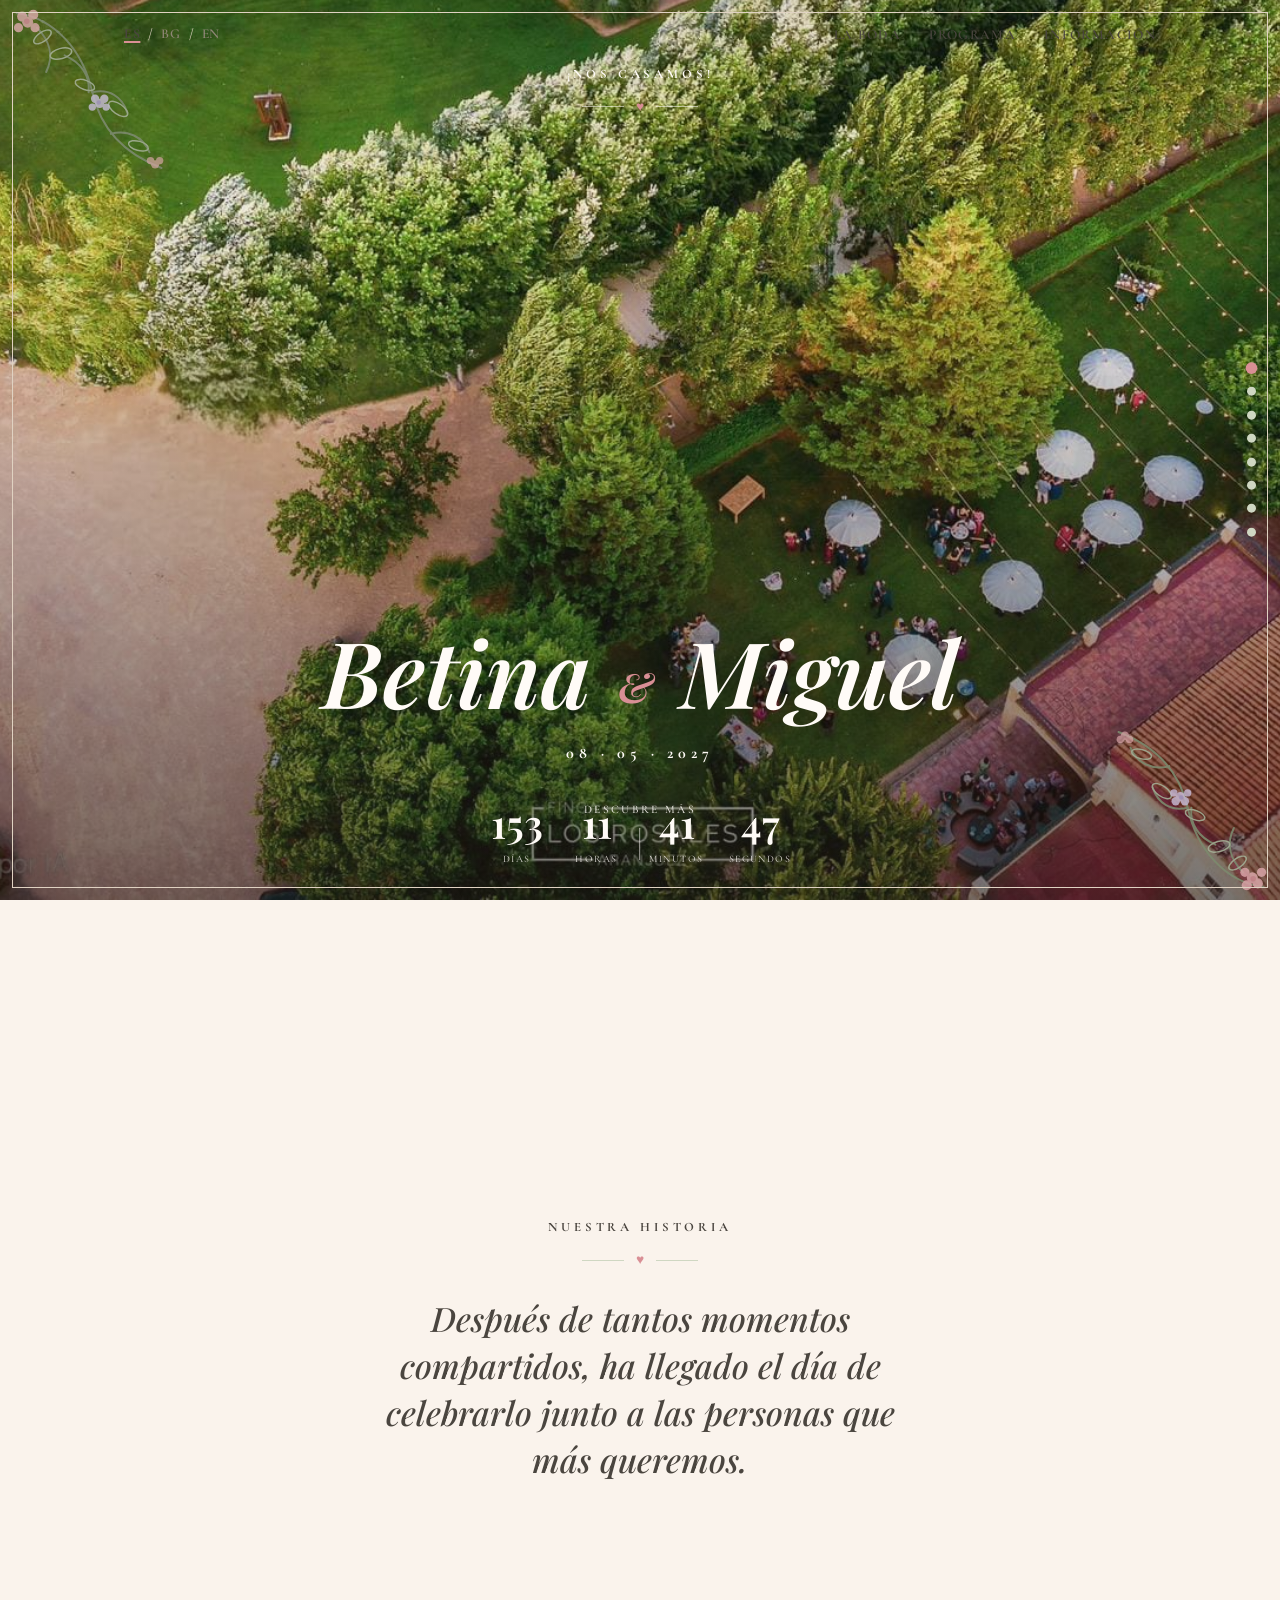
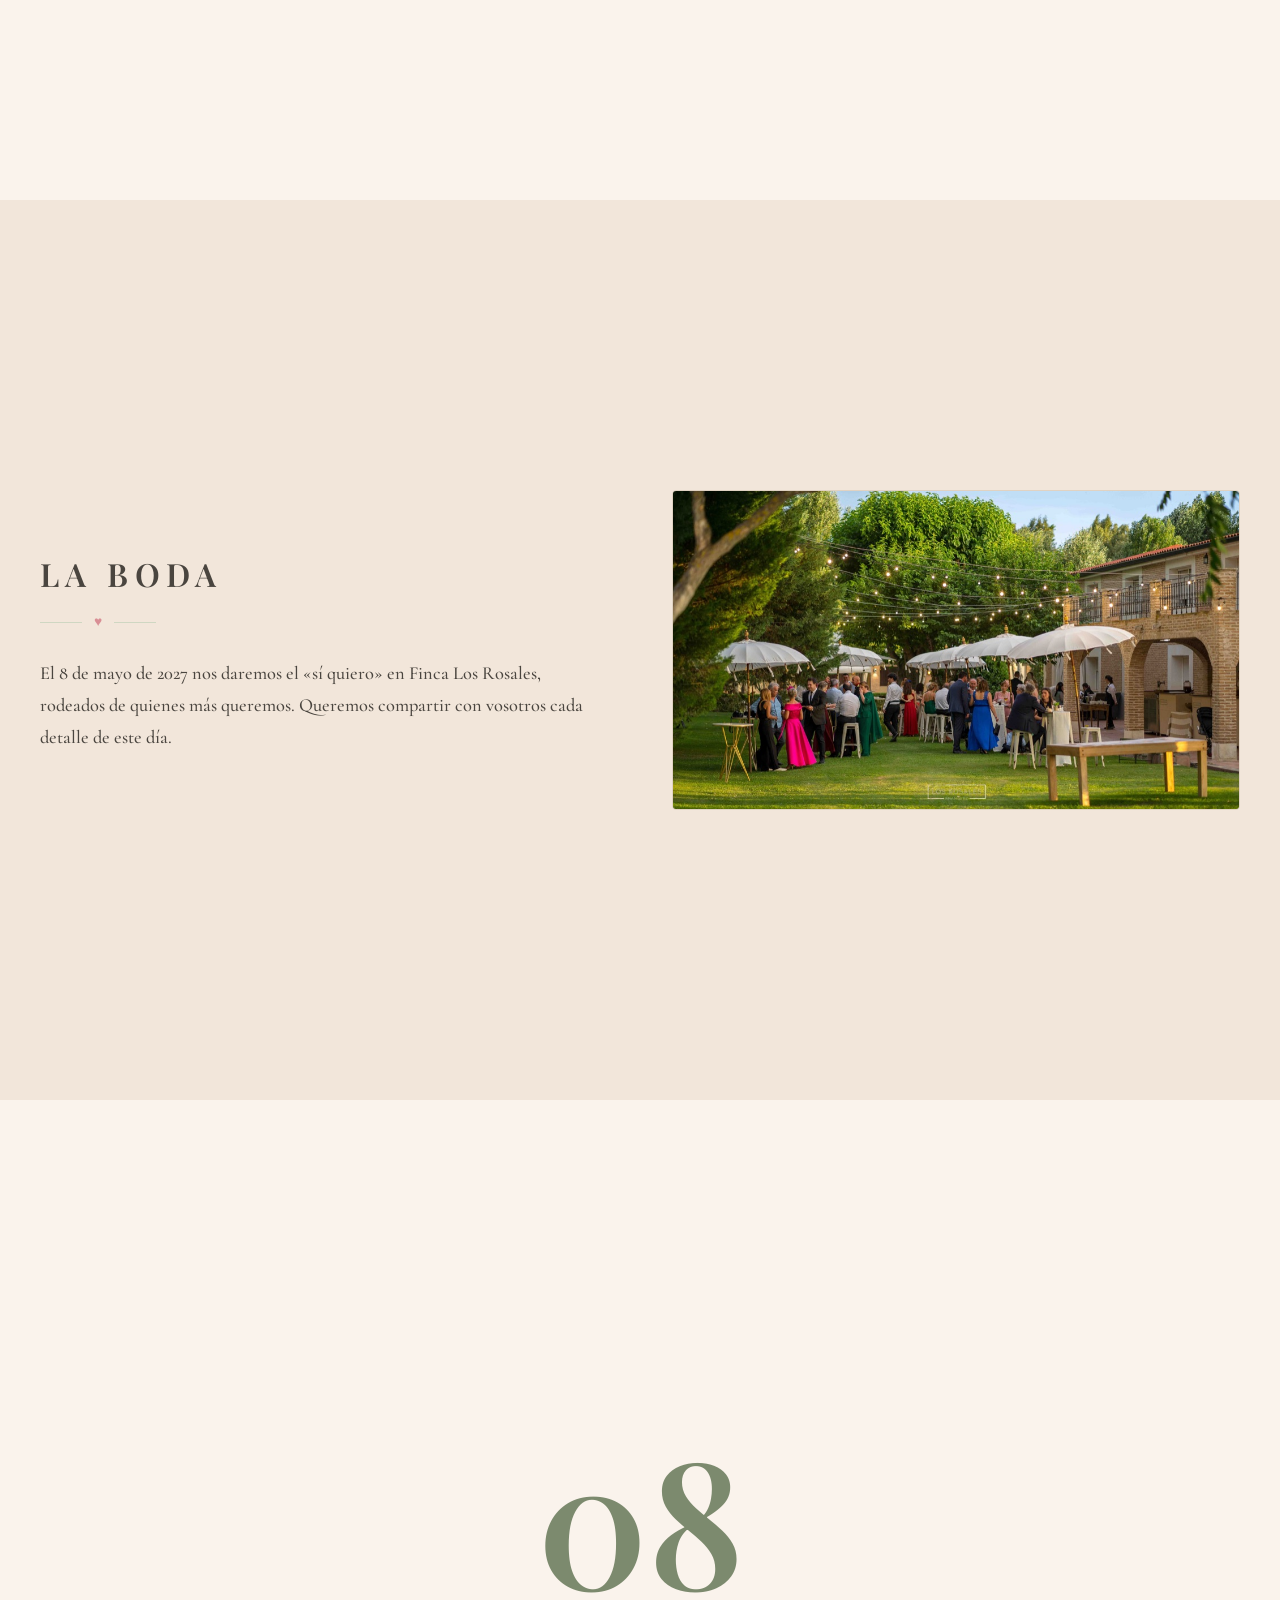
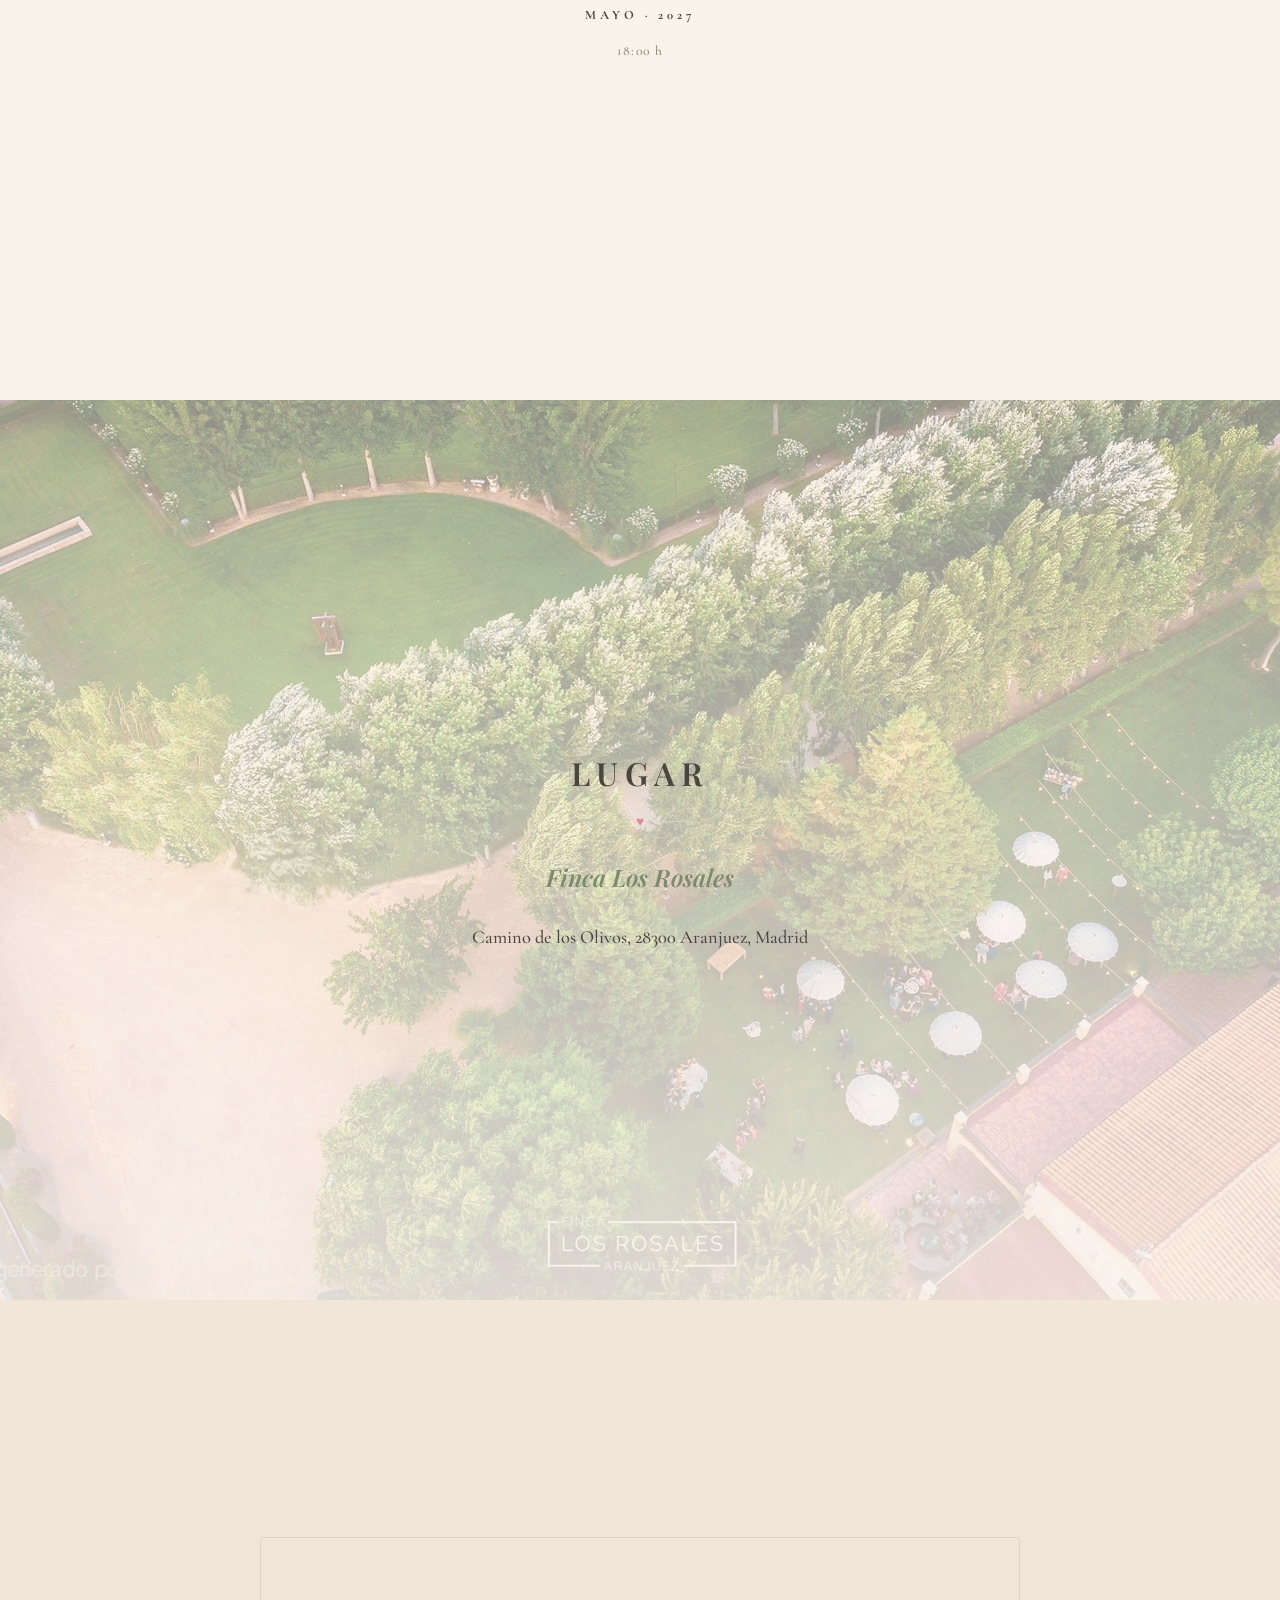
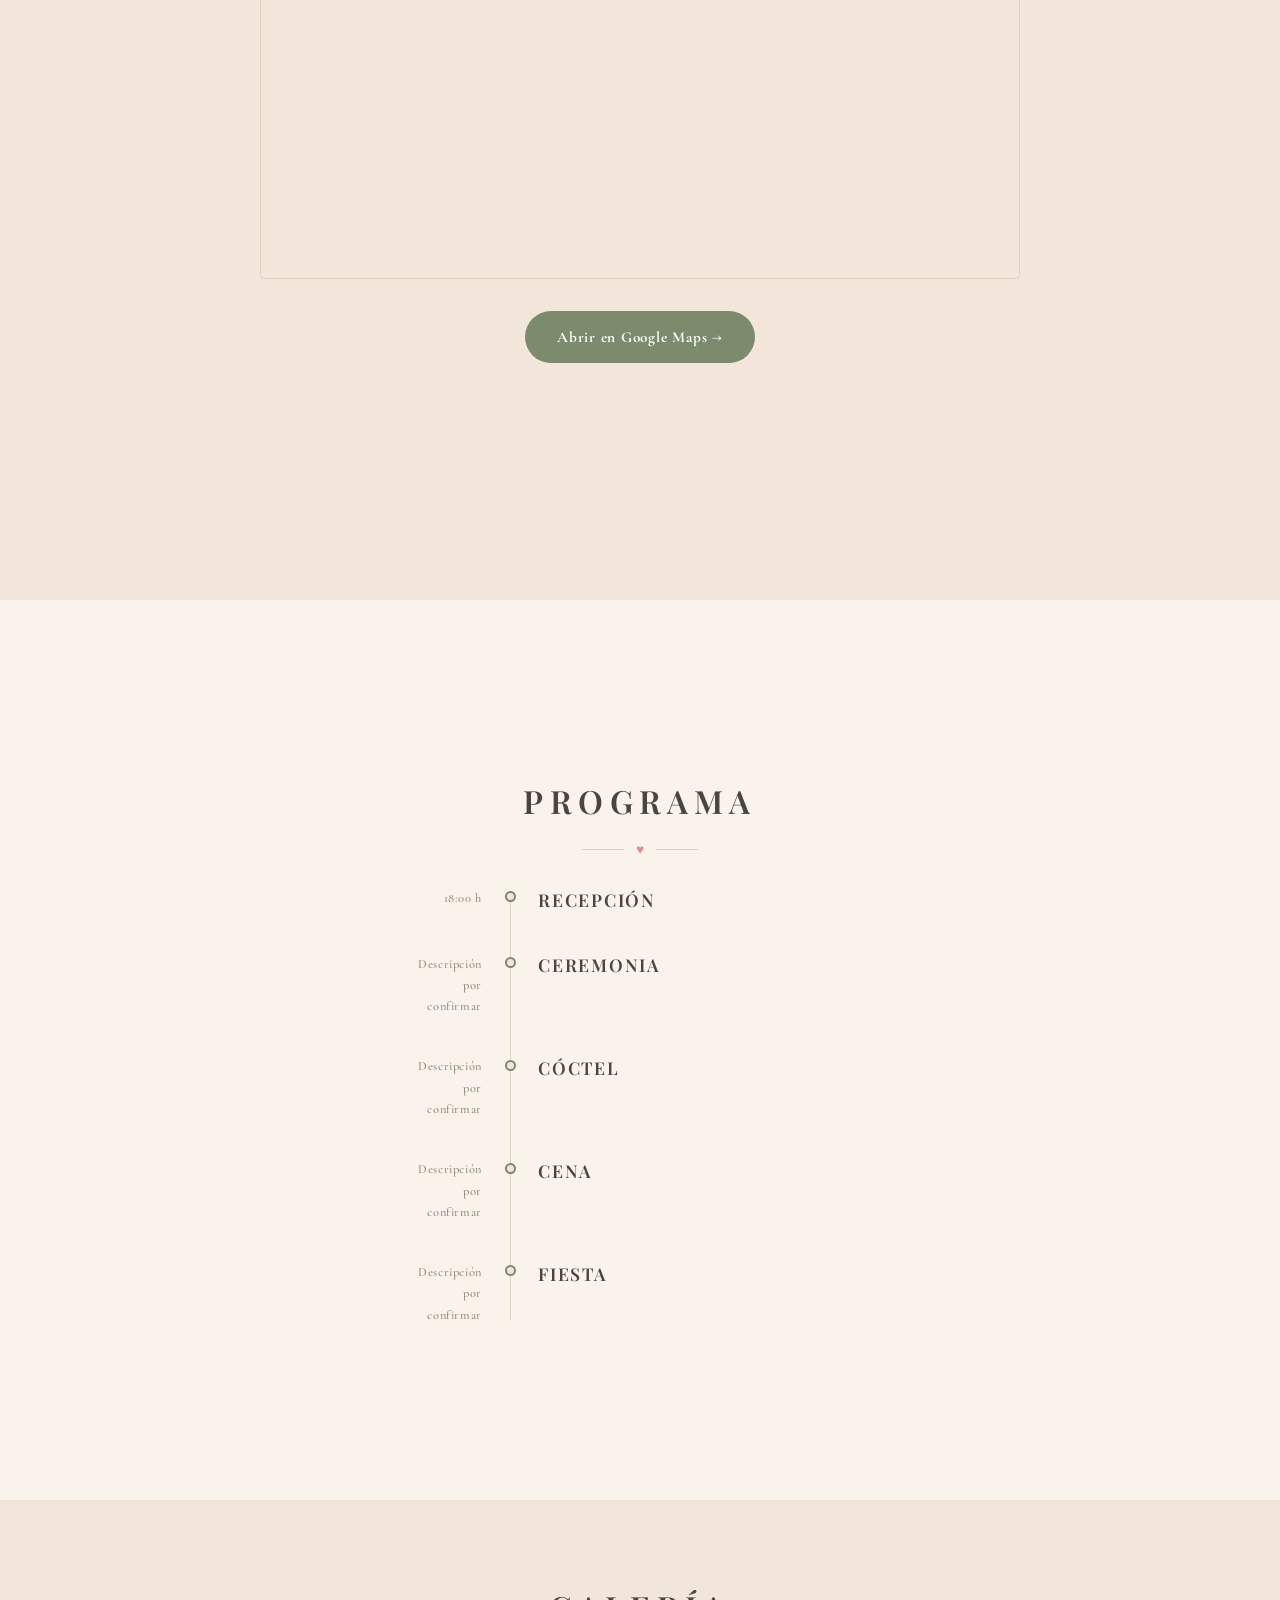
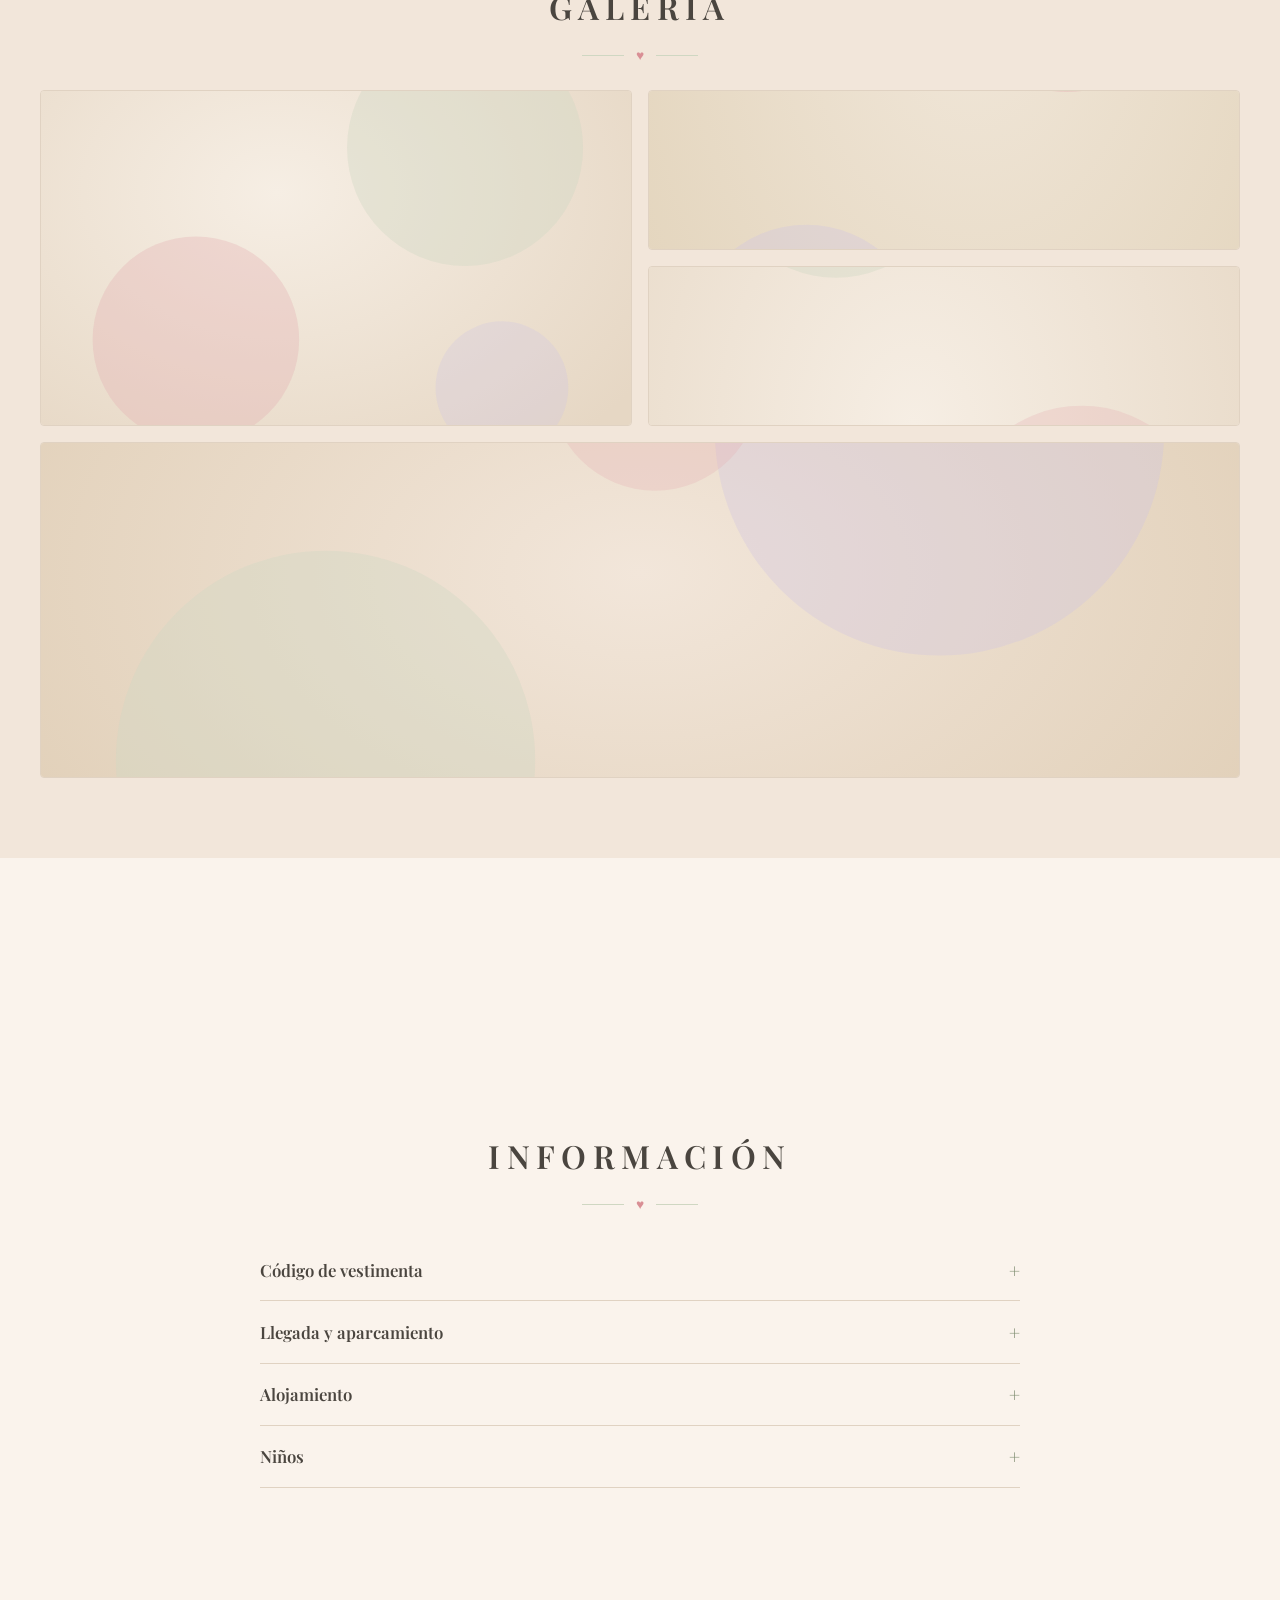
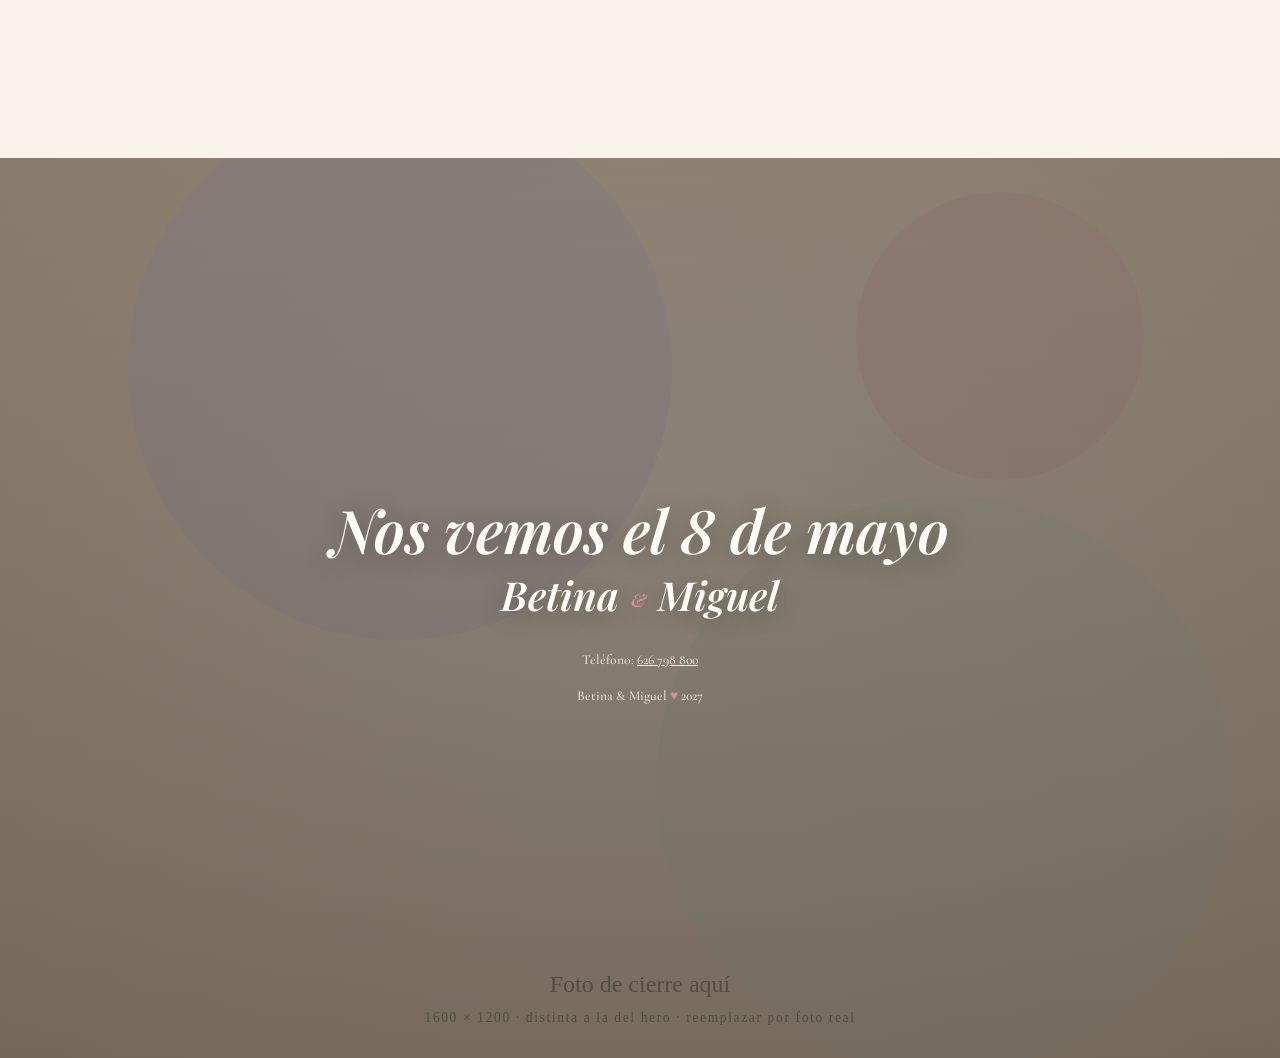
==== index.html @ 45ff1b23 "feat: redesign home as an editorial section flow Restructures index.html from four scroll-snap secti" ====
<!doctype html>
<html lang="es" data-lang="es">
<head>
  <meta charset="UTF-8">
  <meta name="viewport" content="width=device-width, initial-scale=1.0">
  <title>Betina &amp; Miguel · 8 de mayo de 2027</title>
  <meta name="description" content="Betina & Miguel se casan el 8 de mayo de 2027 en Finca Los Rosales, Aranjuez.">

  <meta property="og:title" content="Betina & Miguel — Nuestra Boda">
  <meta property="og:description" content="8 de mayo de 2027 · Finca Los Rosales, Aranjuez, Madrid">
  <meta property="og:image" content="https://bodabetinamiguel.dpdns.org/assets/img/og-image.jpg">
  <meta property="og:type" content="website">
  <meta property="og:url" content="https://bodabetinamiguel.dpdns.org">
  <meta name="twitter:card" content="summary_large_image">

  <link rel="icon" href="data:image/svg+xml,%3Csvg xmlns='http://www.w3.org/2000/svg' viewBox='0 0 32 32'%3E%3Ctext x='50%25' y='50%25' font-size='26' text-anchor='middle' dominant-baseline='central'%3E%F0%9F%8C%B8%3C/text%3E%3C/svg%3E">

  <link rel="preconnect" href="https://fonts.googleapis.com">
  <link rel="preconnect" href="https://fonts.gstatic.com" crossorigin>
  <link href="https://fonts.googleapis.com/css2?family=Playfair+Display:ital,wght@0,500;0,600;0,700;1,500;1,600;1,700&family=Cormorant+Garamond:ital,wght@0,400;0,500;0,600;0,700;1,500&display=swap" rel="stylesheet">
  <link rel="preload" as="image" href="assets/img/venue-hero-photo.jpg">

  <link rel="stylesheet" href="assets/css/styles.css">
</head>
<body>

  <header class="site-header" id="siteHeader">
    <nav class="site-nav">
      <div class="lang-toggle" role="group" aria-label="Language">
        <button type="button" data-lang-btn="es" class="active">ES</button>
        <span class="lang-divider">/</span>
        <button type="button" data-lang-btn="bg">BG</button>
        <span class="lang-divider">/</span>
        <button type="button" data-lang-btn="en">EN</button>
      </div>
      <ul class="nav-links">
        <li><a href="#wedding" data-i18n="nav.event">La Boda</a></li>
        <li><a href="#schedule" data-i18n="nav.schedule">Programa</a></li>
        <li><a href="#information" data-i18n="nav.info">Información</a></li>
      </ul>
    </nav>
  </header>

  <nav class="dot-nav" aria-label="Section navigation">
    <a href="#hero" data-dot="hero" class="active" aria-label="Inicio"></a>
    <a href="#wedding" data-dot="wedding" aria-label="La Boda"></a>
    <a href="#date" data-dot="date" aria-label="Fecha"></a>
    <a href="#venue" data-dot="venue" aria-label="Lugar"></a>
    <a href="#schedule" data-dot="schedule" aria-label="Programa"></a>
    <a href="#gallery" data-dot="gallery" aria-label="Galería"></a>
    <a href="#information" data-dot="information" aria-label="Información"></a>
    <a href="#closing" data-dot="closing" aria-label="Cierre"></a>
  </nav>

  <main class="scroll-container">

    <section class="hero snap-section" id="hero">
      <div class="hero-media">
        <picture>
          <source media="(max-width: 767px)" srcset="assets/img/venue-hero-photo.jpg">
          <img class="hero-bg-img" src="assets/img/venue-hero-photo.jpg" alt="" width="1600" height="900" loading="eager" fetchpriority="high">
        </picture>
        <div class="hero-media-veil"></div>
      </div>
      <img class="floral-corner floral-corner--tl" src="assets/img/floral-corner-placeholder.svg" alt="" loading="lazy">
      <img class="floral-corner floral-corner--br" src="assets/img/floral-corner-placeholder.svg" alt="" loading="lazy">
      <div class="hero-metadata reveal">
        <p class="eyebrow" data-i18n="heroSubtitle">¡Nos casamos!</p>
        <div class="flourish"><span class="flourish-heart">♥</span></div>
      </div>
      <div class="hero-title reveal">
        <h1 class="couple-names">Betina <span class="amp">&amp;</span> Miguel</h1>
        <p class="hero-date">08 · 05 · 2027</p>
        <div class="countdown-tiles" id="countdownTiles">
          <div class="tile">
            <span class="tile-value" id="cdDays">0</span>
            <span class="tile-label" data-i18n="countdownLabels.days">Días</span>
          </div>
          <div class="tile">
            <span class="tile-value" id="cdHours">00</span>
            <span class="tile-label" data-i18n="countdownLabels.hours">Horas</span>
          </div>
          <div class="tile">
            <span class="tile-value" id="cdMinutes">00</span>
            <span class="tile-label" data-i18n="countdownLabels.minutes">Minutos</span>
          </div>
          <div class="tile">
            <span class="tile-value" id="cdSeconds">00</span>
            <span class="tile-label" data-i18n="countdownLabels.seconds">Segundos</span>
          </div>
        </div>
      </div>
      <a href="#intro" class="scroll-cue" data-i18n="scrollCue">Descubre más</a>
    </section>

    <section class="section intro-section snap-section" id="intro">
      <div class="section-inner reveal">
        <p class="eyebrow" data-i18n="intro.eyebrow">Nuestra historia</p>
        <div class="flourish"><span class="flourish-heart">♥</span></div>
        <p class="display-md intro-text" data-i18n="intro.text">Después de tantos momentos compartidos, ha llegado el día de celebrarlo junto a las personas que más queremos.</p>
      </div>
    </section>

    <section class="section wedding-section alt snap-section" id="wedding">
      <div class="section-inner--wide wedding-layout reveal">
        <div class="wedding-copy">
          <h2 data-i18n="eventTitle">La Boda</h2>
          <div class="flourish flourish--left"><span class="flourish-heart">♥</span></div>
          <p class="body" data-i18n="weddingText">El 8 de mayo de 2027 nos daremos el «sí quiero» en Finca Los Rosales, rodeados de quienes más queremos. Queremos compartir con vosotros cada detalle de este día.</p>
        </div>
        <img class="wedding-photo" src="assets/img/venue-aerial-photo.jpg" alt="Vista aérea de Finca Los Rosales" width="1000" height="562" loading="lazy">
      </div>
    </section>

    <section class="section date-section snap-section" id="date">
      <div class="section-inner reveal">
        <p class="display-xl date-big-day" data-i18n="dateBig.day">08</p>
        <p class="eyebrow date-big-month" data-i18n="dateBig.monthYear">Mayo · 2027</p>
        <p class="caption date-big-time" data-i18n="time">18:00 h</p>
      </div>
    </section>

    <section class="section venue-section snap-section" id="venue">
      <div class="section-bg" style="background-image: url('assets/img/venue-hero-photo.jpg')"></div>
      <div class="section-inner reveal">
        <h2 data-i18n="venueLabel">Lugar</h2>
        <div class="flourish"><span class="flourish-heart">♥</span></div>
        <p class="venue-script" data-i18n="venueName">Finca Los Rosales</p>
        <p class="body" data-i18n="venueAddress">Camino de los Olivos, 28300 Aranjuez, Madrid</p>
      </div>
    </section>

    <section class="section location-section alt snap-section" id="location">
      <div class="section-inner reveal">
        <div class="map-embed">
          <iframe title="Mapa" loading="lazy" referrerpolicy="no-referrer-when-downgrade"
                  src="https://www.google.com/maps?q=Finca+Los+Rosales+Camino+de+los+Olivos+28300+Aranjuez+Madrid&output=embed"></iframe>
        </div>
        <a class="map-cta" data-i18n="mapLink"
           href="https://www.google.com/maps/search/?api=1&query=Finca+Los+Rosales+Camino+de+los+Olivos+28300+Aranjuez+Madrid"
           target="_blank" rel="noopener">Abrir en Google Maps →</a>
      </div>
    </section>

    <section class="section schedule-section snap-section" id="schedule">
      <div class="section-inner reveal">
        <h2 data-i18n="scheduleTitle">Programa</h2>
        <div class="flourish"><span class="flourish-heart">♥</span></div>
        <div class="timeline" id="scheduleList"></div>
      </div>
    </section>

    <section class="section gallery-section alt snap-section" id="gallery">
      <div class="section-inner--wide reveal">
        <h2 data-i18n="galleryTitle">Galería</h2>
        <div class="flourish"><span class="flourish-heart">♥</span></div>
        <!-- Placeholders: swap src for real photos and give each a descriptive alt text once available -->
        <div class="gallery-grid">
          <img class="gallery-item gallery-item--large" src="assets/img/gallery-01-placeholder.svg" alt="" width="1600" height="1200" loading="lazy">
          <img class="gallery-item gallery-item--small" src="assets/img/gallery-02-placeholder.svg" alt="" width="1200" height="1600" loading="lazy">
          <img class="gallery-item gallery-item--small" src="assets/img/gallery-03-placeholder.svg" alt="" width="1200" height="1600" loading="lazy">
          <img class="gallery-item gallery-item--large gallery-item--wide" src="assets/img/gallery-04-placeholder.svg" alt="" width="1600" height="1000" loading="lazy">
        </div>
      </div>
    </section>

    <section class="section information-section snap-section" id="information">
      <div class="section-inner reveal">
        <h2 data-i18n="information.title">Información</h2>
        <div class="flourish"><span class="flourish-heart">♥</span></div>
        <div class="accordion" id="informationList"></div>
      </div>
    </section>

    <section class="closing snap-section" id="closing">
      <div class="section-bg" style="background-image: url('assets/img/closing-bg-placeholder.svg')"></div>
      <div class="section-inner reveal">
        <p class="display-lg closing-title" data-i18n="closing.title">Nos vemos el 8 de mayo</p>
        <h2 class="couple-names couple-names--small">Betina <span class="amp">&amp;</span> Miguel</h2>
        <footer class="site-footer">
          <p><span data-i18n="contactPhoneLabel">Teléfono</span>: <a href="tel:+34626798800">626 798 800</a></p>
          <p>Betina &amp; Miguel <span class="tiny-heart">♥</span> 2027</p>
        </footer>
      </div>
    </section>

  </main>

  <script src="assets/js/content.js"></script>
  <script src="assets/js/common.js"></script>
  <script src="assets/js/home.js"></script>
</body>
</html>
---- assets/css/styles.css ----
:root {
  --color-bg: #faf3ec;
  --color-bg-alt: #f2e6da;
  --color-surface: #fffbf7;
  --color-ink: #4a453f;
  --color-text-soft: #8f8676;
  --color-accent: #7c8a6e;
  --color-accent-soft: #cfd7c2;
  --color-blush: #d98f95;
  --color-lavender: #9c8fc0;
  --color-border: #e0d2c2;
  --font-heading: "Playfair Display", Georgia, serif;
  --font-body: "Cormorant Garamond", Georgia, serif;
  --max-width: 760px;
  --content-width: 1200px;
  --header-h: 4.25rem;

  --page-padding: clamp(1.25rem, 4vw, 4rem);
  --space-xs: 0.5rem;
  --space-sm: 1rem;
  --space-md: 2rem;
  --space-lg: 4rem;
  --space-xl: 8rem;

  --ease-editorial: cubic-bezier(.22, 1, .36, 1);
}

* {
  box-sizing: border-box;
}

html {
  scroll-behavior: smooth;
}

body {
  margin: 0;
  background: var(--color-bg);
  color: var(--color-ink);
  font-family: var(--font-body);
  font-size: 1.05rem;
  font-weight: 500;
  line-height: 1.7;
  -webkit-font-smoothing: antialiased;
}

/* Thin inset frame, like a printed invitation card */
body::before {
  content: "";
  position: fixed;
  inset: 12px;
  border: 1px solid var(--color-border);
  pointer-events: none;
  z-index: 5;
}

h1, h2, h3 {
  font-family: var(--font-heading);
  font-weight: 600;
  margin: 0;
}

a {
  color: var(--color-accent);
}

a:focus-visible,
button:focus-visible {
  outline: 2px solid var(--color-accent-soft);
  outline-offset: 3px;
}

/* Semantic typography scale — reuses the existing display/body serif
   pairing instead of hardcoding font-size per selector. */

.eyebrow {
  font-family: var(--font-body);
  text-transform: uppercase;
  letter-spacing: 0.3em;
  font-size: 0.8rem;
  font-weight: 700;
  color: var(--color-ink);
  margin: 0;
}

.display-xl {
  font-family: var(--font-heading);
  font-weight: 600;
  font-size: clamp(5rem, 18vw, 11rem);
  line-height: 0.9;
  color: var(--color-accent);
  margin: 0;
}

.display-lg {
  font-family: var(--font-heading);
  font-style: italic;
  font-weight: 600;
  font-size: clamp(2.25rem, 6vw, 3.75rem);
  line-height: 1.1;
  color: var(--color-ink);
  margin: 0 0 0.75rem;
}

.display-md {
  font-family: var(--font-heading);
  font-style: italic;
  font-weight: 500;
  font-size: clamp(1.5rem, 3.2vw, 2.1rem);
  line-height: 1.4;
  color: var(--color-ink);
  margin: 0;
}

.body {
  font-family: var(--font-body);
  font-size: 1.15rem;
  line-height: 1.75;
  color: var(--color-ink);
  margin: 0;
}

.caption {
  font-family: var(--font-body);
  font-size: 0.85rem;
  letter-spacing: 0.1em;
  color: var(--color-text-soft);
  margin: 0;
}

/* Flourish divider: line — heart — line */

.flourish {
  display: flex;
  align-items: center;
  justify-content: center;
  gap: 0.75rem;
  margin: 0.9rem 0 1.75rem;
}

.flourish--left {
  justify-content: flex-start;
}

.flourish::before,
.flourish::after {
  content: "";
  width: 42px;
  height: 1px;
  background: var(--color-accent-soft);
}

.flourish-heart {
  color: var(--color-blush);
  font-size: 0.85rem;
  line-height: 1;
}

/* Scroll sections */

.scroll-container {
  scroll-snap-type: y proximity;
}

.snap-section {
  scroll-snap-align: start;
  scroll-margin-top: var(--header-h);
}

.reveal {
  opacity: 0;
  transform: translateY(28px);
  transition: opacity 0.7s ease, transform 0.7s ease;
}

.reveal.is-visible {
  opacity: 1;
  transform: translateY(0);
}

/* Staggered child reveal: direct children of a revealed block cascade in
   one after another instead of appearing all at once. */
.reveal > * {
  opacity: 0;
  transform: translateY(16px);
  transition: opacity 0.6s ease, transform 0.6s ease;
}

.reveal.is-visible > * {
  opacity: 1;
  transform: translateY(0);
}

.reveal.is-visible > *:nth-child(1) { transition-delay: 0.05s; }
.reveal.is-visible > *:nth-child(2) { transition-delay: 0.15s; }
.reveal.is-visible > *:nth-child(3) { transition-delay: 0.25s; }
.reveal.is-visible > *:nth-child(4) { transition-delay: 0.35s; }
.reveal.is-visible > *:nth-child(5) { transition-delay: 0.45s; }
.reveal.is-visible > *:nth-child(6) { transition-delay: 0.55s; }
.reveal.is-visible > *:nth-child(7) { transition-delay: 0.65s; }
.reveal.is-visible > *:nth-child(8) { transition-delay: 0.75s; }

/* Gallery items cascade in slightly after their container fades up. */
.gallery-item {
  opacity: 0;
  transform: translateY(16px);
  transition: opacity 0.5s ease, transform 0.5s ease;
}

.reveal.is-visible .gallery-item {
  opacity: 1;
  transform: translateY(0);
}

.reveal.is-visible .gallery-item:nth-child(1) { transition-delay: 0.25s; }
.reveal.is-visible .gallery-item:nth-child(2) { transition-delay: 0.35s; }
.reveal.is-visible .gallery-item:nth-child(3) { transition-delay: 0.45s; }
.reveal.is-visible .gallery-item:nth-child(4) { transition-delay: 0.55s; }

/* Timeline entries slide in from the left, one after another, and the
   connecting line grows to meet them. */
.timeline-item {
  opacity: 0;
  transform: translateX(-24px);
  transition: opacity 0.5s ease, transform 0.5s ease;
}

.reveal.is-visible .timeline-item {
  opacity: 1;
  transform: translateX(0);
}

.reveal.is-visible .timeline::before {
  transform: scaleY(1);
}

.reveal.is-visible .timeline-item:nth-child(1) { transition-delay: 0.45s; }
.reveal.is-visible .timeline-item:nth-child(2) { transition-delay: 0.6s; }
.reveal.is-visible .timeline-item:nth-child(3) { transition-delay: 0.75s; }
.reveal.is-visible .timeline-item:nth-child(4) { transition-delay: 0.9s; }
.reveal.is-visible .timeline-item:nth-child(5) { transition-delay: 1.05s; }

/* Header / nav */

.site-header {
  position: fixed;
  top: 0;
  left: 0;
  right: 0;
  z-index: 20;
  background: transparent;
  transition: background 0.3s ease, border-color 0.3s ease;
  border-bottom: 1px solid transparent;
}

.site-header.scrolled {
  background: rgba(250, 243, 236, 0.92);
  backdrop-filter: blur(8px);
  border-bottom-color: var(--color-border);
}

.site-nav {
  max-width: 1080px;
  margin: 0 auto;
  padding: 1rem 1.5rem;
  display: flex;
  align-items: center;
  justify-content: space-between;
  gap: 1rem;
  flex-wrap: wrap;
  min-height: var(--header-h);
}

.lang-toggle {
  display: flex;
  align-items: center;
  gap: 0.5rem;
  font-size: 0.85rem;
}

.lang-toggle button {
  border: none;
  background: none;
  color: var(--color-text-soft);
  padding: 0;
  font-size: 0.85rem;
  letter-spacing: 0.05em;
  cursor: pointer;
  font-family: var(--font-body);
  font-weight: 600;
}

.lang-toggle button.active {
  color: var(--color-ink);
  font-weight: 700;
  text-decoration: underline;
  text-decoration-color: var(--color-blush);
  text-decoration-thickness: 2px;
  text-underline-offset: 3px;
}

.lang-divider {
  color: var(--color-border);
}

.nav-links {
  display: flex;
  gap: 1.75rem;
  list-style: none;
  margin: 0;
  padding: 0;
  flex-wrap: wrap;
}

.nav-links a {
  text-decoration: none;
  color: var(--color-ink);
  font-size: 0.85rem;
  letter-spacing: 0.1em;
  text-transform: uppercase;
  font-weight: 600;
}

.nav-links a:hover {
  color: var(--color-accent);
}

.back-home {
  display: inline-flex;
  align-items: center;
  gap: 0.4rem;
  text-decoration: none;
  color: var(--color-text-soft);
  font-size: 0.85rem;
  letter-spacing: 0.03em;
}

.back-home:hover {
  color: var(--color-accent);
}

/* Dot navigation */

.dot-nav {
  position: fixed;
  right: 1.5rem;
  top: 50%;
  transform: translateY(-50%);
  z-index: 20;
  display: flex;
  flex-direction: column;
  gap: 0.9rem;
}

.dot-nav a {
  width: 9px;
  height: 9px;
  border-radius: 50%;
  background: var(--color-accent-soft);
  border: none;
  display: block;
  transition: background 0.25s ease, transform 0.25s ease;
}

.dot-nav a.active {
  background: var(--color-blush);
  transform: scale(1.3);
}

@media (max-width: 700px) {
  .dot-nav {
    display: none;
  }
}

/* Hero — full-bleed photo, metadata/title composed on top */

.hero {
  position: relative;
  min-height: 100vh;
  overflow: hidden;
  display: flex;
  flex-direction: column;
  justify-content: space-between;
  align-items: center;
  text-align: center;
  padding: var(--space-lg) var(--page-padding) var(--space-md);
}

.hero-media {
  position: absolute;
  top: -160px;
  left: 0;
  right: 0;
  bottom: 0;
  z-index: -1;
}

.hero-bg-img {
  width: 100%;
  height: 100%;
  object-fit: cover;
  object-position: center;
  display: block;
}

.hero-media-veil {
  position: absolute;
  inset: 0;
  background: linear-gradient(180deg, rgba(32, 26, 20, 0.18) 0%, rgba(32, 26, 20, 0.05) 35%, rgba(32, 26, 20, 0.6) 100%);
}

.floral-corner {
  position: absolute;
  width: clamp(140px, 22vw, 240px);
  height: auto;
  z-index: 1;
  opacity: 0.9;
  pointer-events: none;
}

.floral-corner--tl {
  top: 0;
  left: 0;
}

.floral-corner--br {
  bottom: 0;
  right: 0;
  transform: rotate(180deg);
}

.hero-metadata,
.hero-title {
  position: relative;
  z-index: 2;
}

.hero .eyebrow {
  color: var(--color-surface);
  text-shadow: 0 2px 12px rgba(0, 0, 0, 0.25);
}

.hero .flourish::before,
.hero .flourish::after {
  background: rgba(255, 251, 247, 0.55);
}

.hero .hero-date,
.hero .tile-value {
  color: var(--color-surface);
}

.hero .tile-label {
  color: rgba(255, 251, 247, 0.75);
}

.hero .scroll-cue {
  color: rgba(255, 251, 247, 0.85);
}

.hero .scroll-cue::after {
  background: rgba(255, 251, 247, 0.6);
}

.couple-names {
  font-family: var(--font-heading);
  font-style: italic;
  font-weight: 600;
  font-size: clamp(3rem, 9vw, 5.75rem);
  line-height: 1.05;
  color: var(--color-accent);
  margin: 0 0 1.25rem;
}

.couple-names .amp {
  display: inline-block;
  color: var(--color-blush);
  font-size: 0.45em;
  vertical-align: middle;
  margin: 0 0.1em;
}

.couple-names--small {
  font-size: clamp(1.75rem, 4vw, 2.5rem);
  margin: 0.5rem 0 0;
}

.hero .couple-names,
.closing .couple-names {
  color: var(--color-surface);
  text-shadow: 0 4px 24px rgba(0, 0, 0, 0.25);
}

.hero-date {
  font-size: 1rem;
  letter-spacing: 0.3em;
  font-weight: 700;
  color: var(--color-lavender);
  margin: 0;
}

.countdown-tiles {
  display: flex;
  gap: 1.5rem;
  justify-content: center;
  margin-top: 2.25rem;
}

.tile {
  display: flex;
  flex-direction: column;
  align-items: center;
  min-width: 56px;
}

.tile-value {
  font-family: var(--font-heading);
  font-size: clamp(1.75rem, 4vw, 2.5rem);
  font-weight: 600;
  color: var(--color-lavender);
  line-height: 1;
}

.tile-label {
  font-size: 0.62rem;
  text-transform: uppercase;
  letter-spacing: 0.15em;
  color: var(--color-text-soft);
  margin-top: 0.5rem;
}

.scroll-cue {
  position: absolute;
  bottom: 2.5rem;
  left: 50%;
  transform: translateX(-50%);
  font-size: 0.72rem;
  letter-spacing: 0.2em;
  text-transform: uppercase;
  color: var(--color-text-soft);
  text-decoration: none;
  display: flex;
  flex-direction: column;
  align-items: center;
  gap: 0.5rem;
}

.scroll-cue::after {
  content: "";
  width: 1px;
  height: 32px;
  background: var(--color-accent-soft);
  animation: scroll-cue-move 1.8s ease-in-out infinite;
}

@keyframes scroll-cue-move {
  0%, 100% { transform: scaleY(0.6); opacity: 0.4; }
  50% { transform: scaleY(1); opacity: 1; }
}

/* Sections */

.section {
  position: relative;
  overflow: hidden;
  min-height: 100vh;
  display: flex;
  align-items: center;
  justify-content: center;
  padding: 5rem 1.5rem;
}

.section.alt {
  background: var(--color-bg-alt);
}

.section-bg {
  position: absolute;
  inset: 0;
  z-index: 0;
  background-size: cover;
  background-position: center;
}

.section-bg::after {
  content: "";
  position: absolute;
  inset: 0;
  background: linear-gradient(180deg, rgba(250, 243, 236, 0.55) 0%, rgba(250, 243, 236, 0.88) 100%);
}

.section.alt .section-bg::after {
  background: linear-gradient(180deg, rgba(242, 230, 218, 0.55) 0%, rgba(242, 230, 218, 0.88) 100%);
}

.section-inner {
  position: relative;
  z-index: 1;
  max-width: var(--max-width);
  width: 100%;
  text-align: center;
}

.section-inner--wide {
  position: relative;
  z-index: 1;
  max-width: var(--content-width);
  width: 100%;
  text-align: center;
}

.section h2 {
  font-size: clamp(1.6rem, 3.2vw, 2rem);
  text-transform: uppercase;
  letter-spacing: 0.2em;
  font-weight: 600;
  margin-bottom: 0;
}

/* Intro — typographic pause, no photo */

.intro-text {
  max-width: 32rem;
  margin: 0 auto;
}

/* Wedding — asymmetric text/photo layout */

.wedding-layout {
  display: grid;
  grid-template-columns: 1fr 1fr;
  gap: var(--space-lg);
  align-items: center;
  text-align: left;
}

.wedding-copy .flourish {
  margin-left: 0;
}

.wedding-photo {
  width: 100%;
  height: 100%;
  max-height: 480px;
  object-fit: cover;
  border-radius: 4px;
  border: 1px solid var(--color-border);
}

/* Date — big graphic numeral */

.date-big-day {
  margin-bottom: var(--space-xs);
}

.date-big-month {
  margin-bottom: 0.75rem;
}

/* Venue */

.venue-script {
  font-family: var(--font-heading);
  font-style: italic;
  font-size: 1.5rem;
  color: var(--color-accent);
  font-weight: 600;
}

/* Location — map + CTA */

.map-embed {
  border-radius: 4px;
  overflow: hidden;
  border: 1px solid var(--color-border);
  margin-bottom: var(--space-md);
}

.map-embed iframe {
  width: 100%;
  height: 340px;
  border: 0;
  display: block;
}

.map-cta {
  display: inline-block;
  padding: 0.85rem 2rem;
  border-radius: 999px;
  background: var(--color-accent);
  color: #fff;
  font-size: 0.95rem;
  font-weight: 700;
  letter-spacing: 0.05em;
  text-decoration: none;
  min-height: 44px;
  line-height: 1.6;
}

.map-cta:hover {
  background: #66735a;
}

/* Timeline (schedule) */

.timeline {
  position: relative;
  margin: 0 auto;
  max-width: 460px;
  text-align: left;
}

.timeline::before {
  content: "";
  position: absolute;
  left: 100px;
  top: 6px;
  bottom: 6px;
  width: 1px;
  background: var(--color-border);
  transform: scaleY(0);
  transform-origin: top;
  transition: transform 1s var(--ease-editorial);
}

.timeline-item {
  display: grid;
  grid-template-columns: 72px 24px 1fr;
  column-gap: 1rem;
  padding-bottom: 2.25rem;
}

.timeline-item:last-child {
  padding-bottom: 0;
}

.timeline-time {
  padding-top: 0.2rem;
  text-align: right;
  font-size: 0.78rem;
  color: var(--color-text-soft);
  letter-spacing: 0.05em;
}

.timeline-marker {
  justify-self: center;
  margin-top: 0.4rem;
  width: 11px;
  height: 11px;
  border-radius: 50%;
  background: var(--color-bg-alt);
  border: 2px solid var(--color-accent);
}

.timeline-body {
  display: flex;
  flex-direction: column;
  gap: 0.25rem;
}

.timeline-title {
  font-family: var(--font-heading);
  text-transform: uppercase;
  letter-spacing: 0.1em;
  font-weight: 600;
  font-size: 1.1rem;
}

/* Gallery — editorial, non-uniform grid */

.gallery-grid {
  display: grid;
  grid-template-columns: repeat(4, 1fr);
  grid-auto-rows: 160px;
  gap: var(--space-sm);
}

.gallery-item {
  width: 100%;
  height: 100%;
  object-fit: cover;
  border-radius: 4px;
  border: 1px solid var(--color-border);
}

.gallery-item--large {
  grid-column: span 2;
  grid-row: span 2;
}

.gallery-item--small {
  grid-column: span 2;
  grid-row: span 1;
}

.gallery-item--wide {
  grid-column: span 4;
}

/* Information — accessible accordion */

.accordion {
  max-width: var(--max-width);
  margin: 0 auto;
  text-align: left;
}

.accordion-item {
  border-bottom: 1px solid var(--color-border);
}

.accordion-trigger {
  width: 100%;
  display: flex;
  justify-content: space-between;
  align-items: center;
  gap: 1rem;
  background: none;
  border: none;
  padding: 1.1rem 0;
  font-family: var(--font-heading);
  font-size: 1.05rem;
  font-weight: 600;
  color: var(--color-ink);
  cursor: pointer;
  text-align: left;
}

.accordion-trigger::after {
  content: "+";
  flex-shrink: 0;
  font-size: 1.2rem;
  color: var(--color-accent);
  transition: transform 0.25s var(--ease-editorial);
}

.accordion-trigger[aria-expanded="true"]::after {
  transform: rotate(45deg);
}

.accordion-panel {
  overflow: hidden;
  padding-bottom: 1.1rem;
  color: var(--color-text-soft);
  animation: accordion-open 0.25s var(--ease-editorial);
}

@keyframes accordion-open {
  from { opacity: 0; transform: translateY(-4px); }
  to { opacity: 1; transform: translateY(0); }
}

/* Closing — full-screen photo, no RSVP link (invite-only model) */

.closing {
  position: relative;
  min-height: 100vh;
  overflow: hidden;
  display: flex;
  align-items: center;
  justify-content: center;
  text-align: center;
  padding: var(--space-lg) var(--page-padding);
}

.closing .section-bg::after {
  background: linear-gradient(180deg, rgba(32, 26, 20, 0.45) 0%, rgba(32, 26, 20, 0.55) 100%);
}

.closing .display-lg {
  color: var(--color-surface);
  text-shadow: 0 4px 24px rgba(0, 0, 0, 0.25);
}

.closing .site-footer,
.closing .site-footer a {
  color: rgba(255, 251, 247, 0.85);
}

/* RSVP page */

.rsvp-page {
  padding-top: var(--header-h);
}

.rsvp-section {
  min-height: calc(100vh - var(--header-h));
}

.rsvp-deadline {
  color: var(--color-text-soft);
  margin-bottom: 2rem;
}

.rsvp-state {
  max-width: 460px;
  margin: 0 auto;
  color: var(--color-text-soft);
}

.rsvp-state h3 {
  margin-bottom: 0.75rem;
  color: var(--color-ink);
}

.rsvp-contact-fallback {
  margin-top: 2.5rem;
  font-size: 0.85rem;
  color: var(--color-text-soft);
  text-align: center;
}

#rsvpForm {
  max-width: 460px;
  margin: 0 auto;
  text-align: left;
  display: flex;
  flex-direction: column;
  gap: 1.5rem;
}

.rsvp-greeting {
  font-family: var(--font-heading);
  font-style: italic;
  font-weight: 600;
  font-size: 1.75rem;
  color: var(--color-accent);
  text-align: center;
  margin: 0;
}

.guest-list {
  display: flex;
  flex-direction: column;
  gap: 1rem;
}

.guest-card {
  background: var(--color-surface);
  border: 1px solid var(--color-border);
  border-radius: 4px;
  padding: 1.1rem 1.25rem;
  display: flex;
  flex-direction: column;
  gap: 0.75rem;
}

.guest-name {
  font-weight: 700;
}

.guest-card-header {
  display: flex;
  align-items: center;
  justify-content: space-between;
  gap: 0.75rem;
}

.guest-name-input {
  flex: 1;
  font-weight: 700;
  font-family: var(--font-body);
  border: none;
  border-bottom: 1px solid var(--color-border);
  border-radius: 0;
  padding: 0.2rem 0;
  background: transparent;
}

.remove-guest-btn {
  flex-shrink: 0;
  width: 26px;
  height: 26px;
  border-radius: 50%;
  border: 1px solid var(--color-border);
  background: var(--color-surface);
  color: var(--color-text-soft);
  line-height: 1;
  font-size: 1rem;
  cursor: pointer;
}

.remove-guest-btn:hover {
  color: var(--color-blush);
  border-color: var(--color-blush);
}

.add-guest-btn {
  align-self: flex-start;
  background: none;
  border: 1px dashed var(--color-accent-soft);
  color: var(--color-accent);
  padding: 0.6rem 1.25rem;
  border-radius: 999px;
  font-family: var(--font-body);
  font-weight: 700;
  font-size: 0.85rem;
  cursor: pointer;
}

.add-guest-btn:hover {
  background: var(--color-bg-alt);
}

.form-field {
  display: flex;
  flex-direction: column;
  gap: 0.4rem;
}

.form-field label,
.field-label {
  font-weight: 700;
  font-size: 0.95rem;
}

input[type="text"],
input[type="number"],
select,
textarea {
  font-family: var(--font-body);
  font-size: 1.05rem;
  padding: 0.65rem 0.75rem;
  border: 1px solid var(--color-border);
  border-radius: 4px;
  background: var(--color-surface);
  color: var(--color-ink);
}

input:focus,
select:focus,
textarea:focus {
  outline: 2px solid var(--color-accent-soft);
  outline-offset: 1px;
}

.radio-group {
  display: flex;
  gap: 1.5rem;
  font-weight: 500;
}

.radio-group label {
  display: flex;
  align-items: center;
  gap: 0.4rem;
  font-weight: 500;
}

.checkbox-field label {
  display: flex;
  align-items: center;
  gap: 0.5rem;
  font-weight: 500;
  font-size: 0.95rem;
}

.checkbox-field input[type="checkbox"] {
  width: auto;
  accent-color: var(--color-accent);
}

.menu-field {
  display: flex;
  flex-direction: column;
  gap: 0.35rem;
}

.menu-field label {
  font-size: 0.9rem;
  font-weight: 700;
}

.field-hint {
  font-size: 0.82rem;
  font-weight: 500;
  color: var(--color-text-soft);
  margin: -0.2rem 0 0;
}

.hp-field {
  position: absolute;
  left: -9999px;
  width: 1px;
  height: 1px;
  overflow: hidden;
}

.submit-btn {
  align-self: flex-start;
  background: var(--color-accent);
  color: #fff;
  border: none;
  padding: 0.8rem 2rem;
  border-radius: 999px;
  font-size: 1rem;
  cursor: pointer;
  font-family: var(--font-body);
  font-weight: 700;
}

.submit-btn:hover {
  background: #66735a;
}

.form-message {
  min-height: 1.2rem;
  color: var(--color-accent);
  font-weight: 700;
}

/* Footer */

.site-footer {
  margin-top: 2rem;
  color: var(--color-text-soft);
  font-size: 0.85rem;
}

.tiny-heart {
  color: var(--color-blush);
}

/* Responsive tweaks */

@media (max-width: 900px) {
  .wedding-layout {
    grid-template-columns: 1fr;
    text-align: center;
  }

  .wedding-copy .flourish {
    justify-content: center;
  }

  .wedding-photo {
    max-height: 340px;
  }

  .gallery-grid {
    grid-template-columns: repeat(2, 1fr);
  }

  .gallery-item--wide {
    grid-column: span 2;
  }
}

@media (max-width: 600px) {
  .hero {
    padding: 5rem 1.25rem 3rem;
  }

  .floral-corner {
    width: 110px;
  }

  .countdown-tiles {
    gap: 0.85rem;
  }

  .tile {
    min-width: 48px;
  }

  .section {
    padding: 4rem 1.25rem;
    min-height: auto;
  }

  .radio-group {
    flex-direction: column;
    gap: 0.5rem;
  }

  .gallery-grid {
    grid-auto-rows: 130px;
    gap: var(--space-xs);
  }

  .timeline-item {
    grid-template-columns: 56px 20px 1fr;
    column-gap: 0.6rem;
  }

  .timeline::before {
    left: 76px;
  }

  .map-embed iframe {
    height: 240px;
  }

  .map-cta {
    display: block;
    text-align: center;
  }
}

@media (prefers-reduced-motion: reduce) {
  html {
    scroll-behavior: auto;
  }

  .reveal {
    opacity: 1;
    transform: none;
    transition: none;
  }

  .scroll-cue::after {
    animation: none;
  }
}
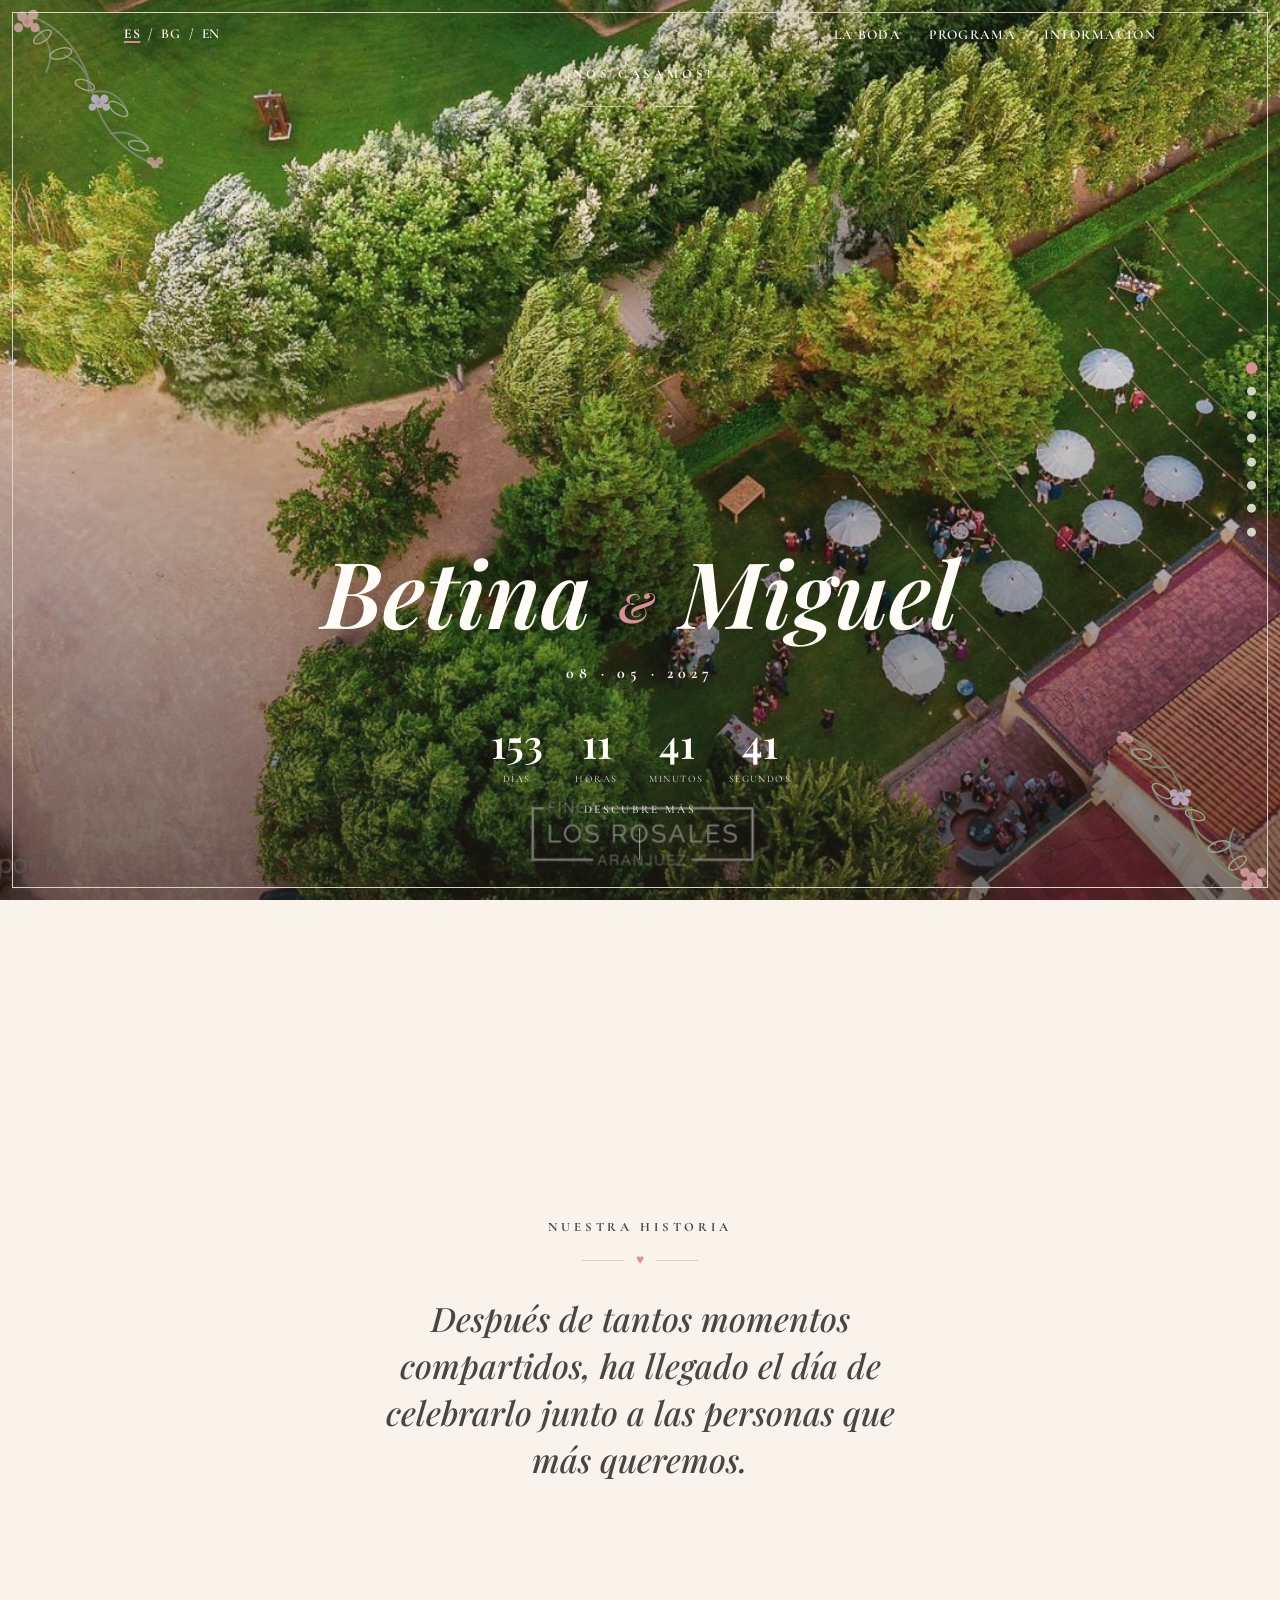
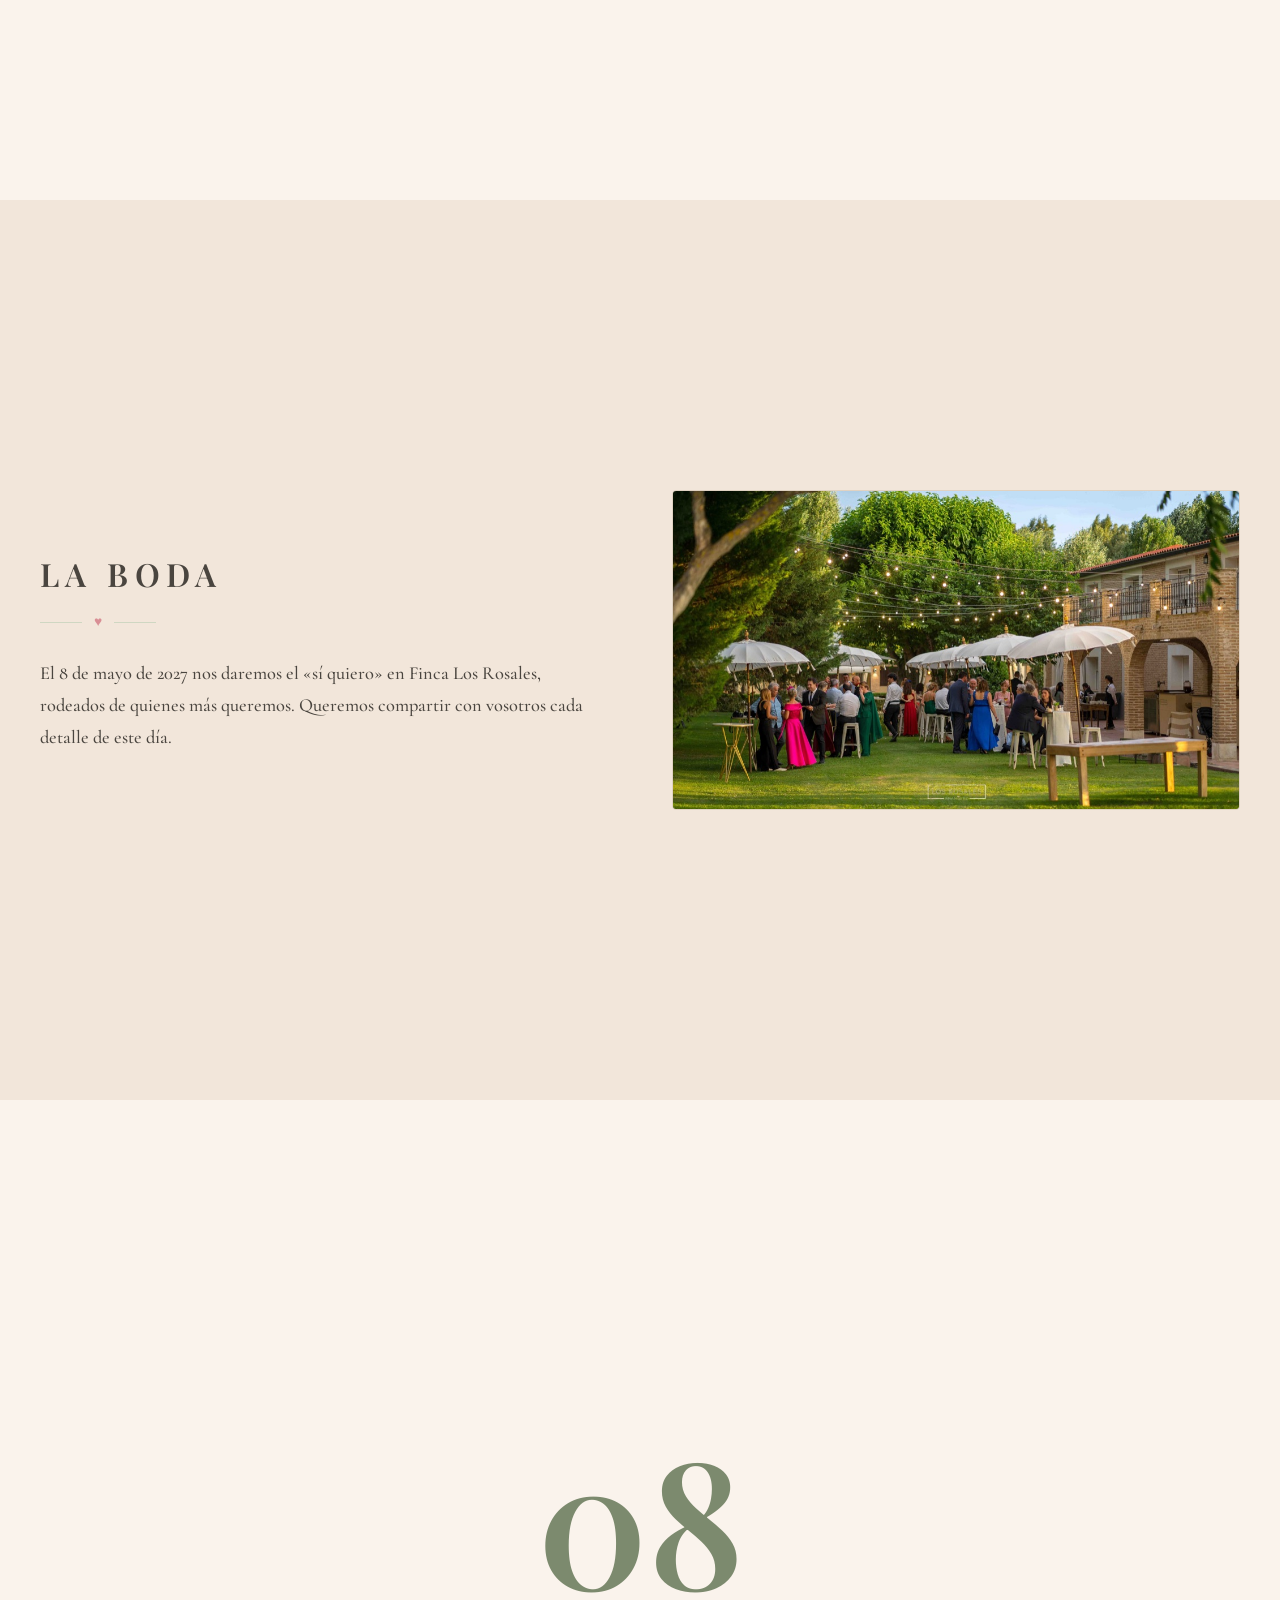
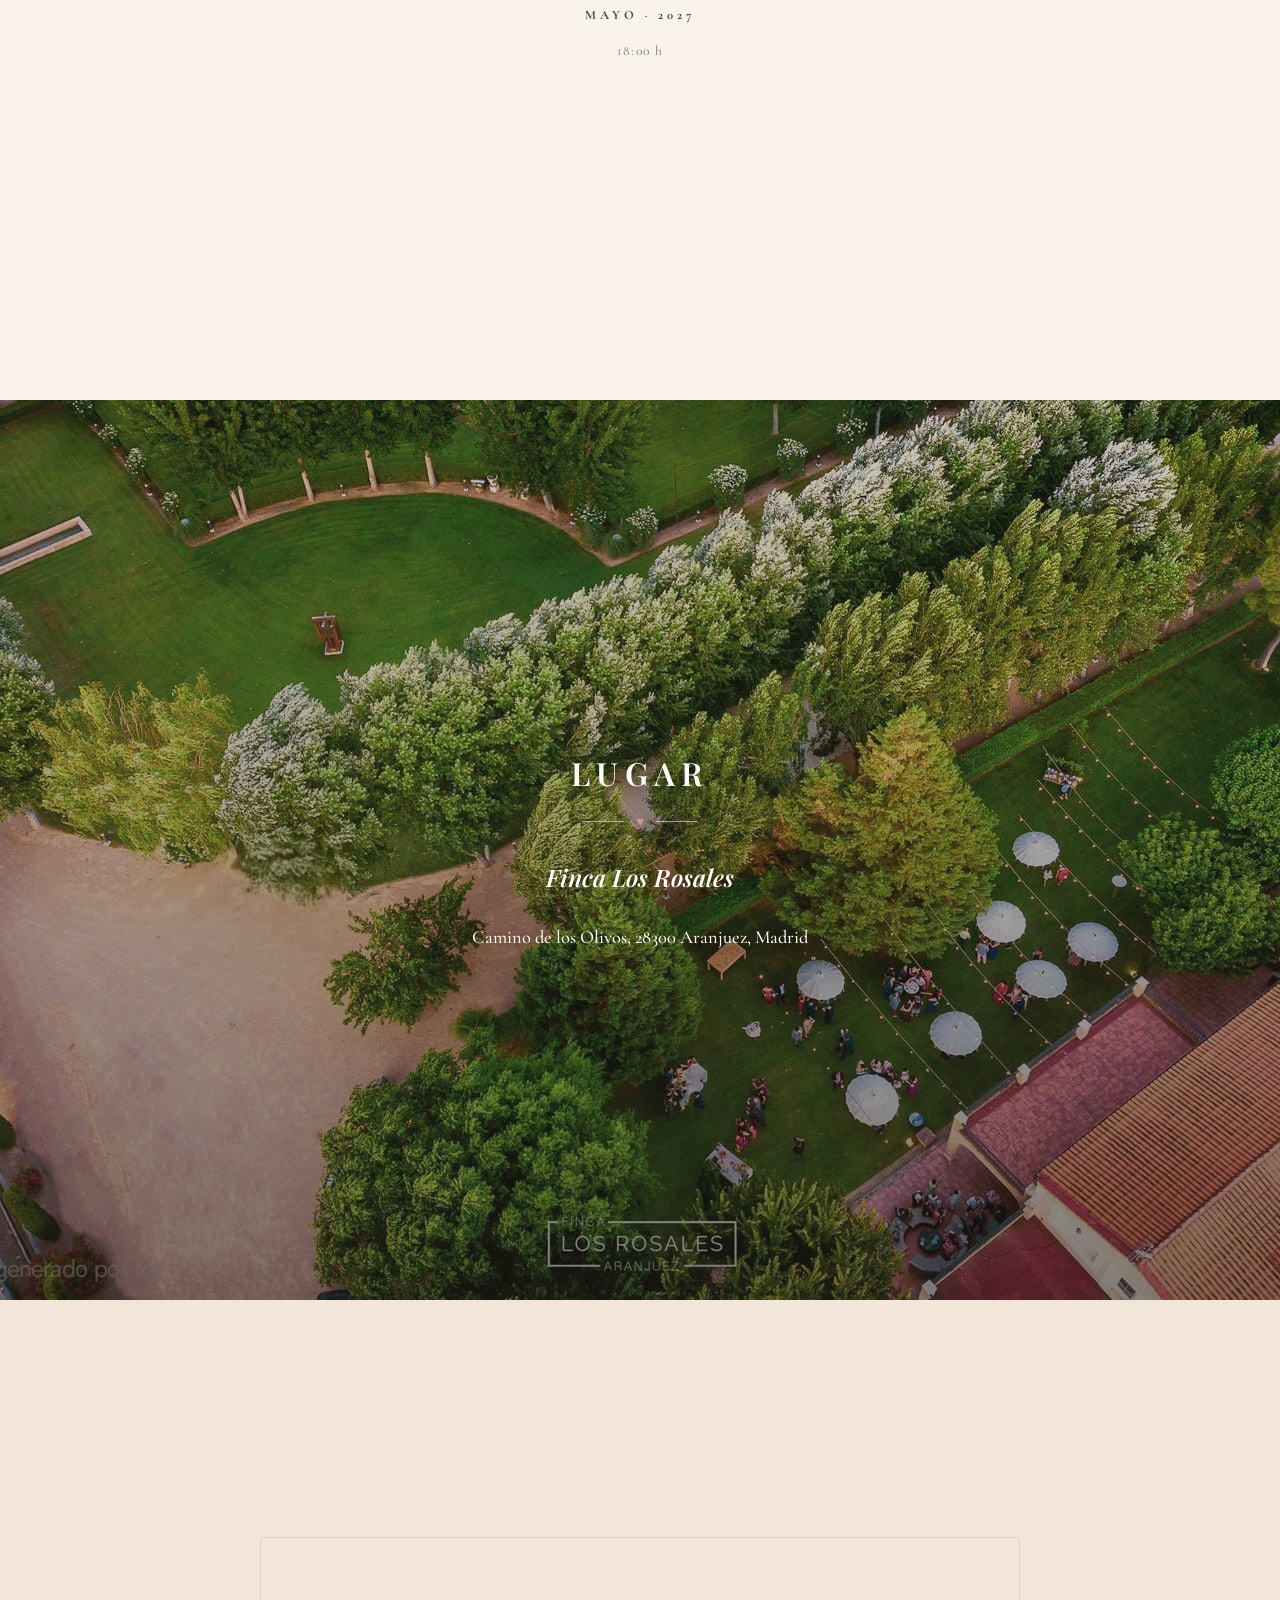
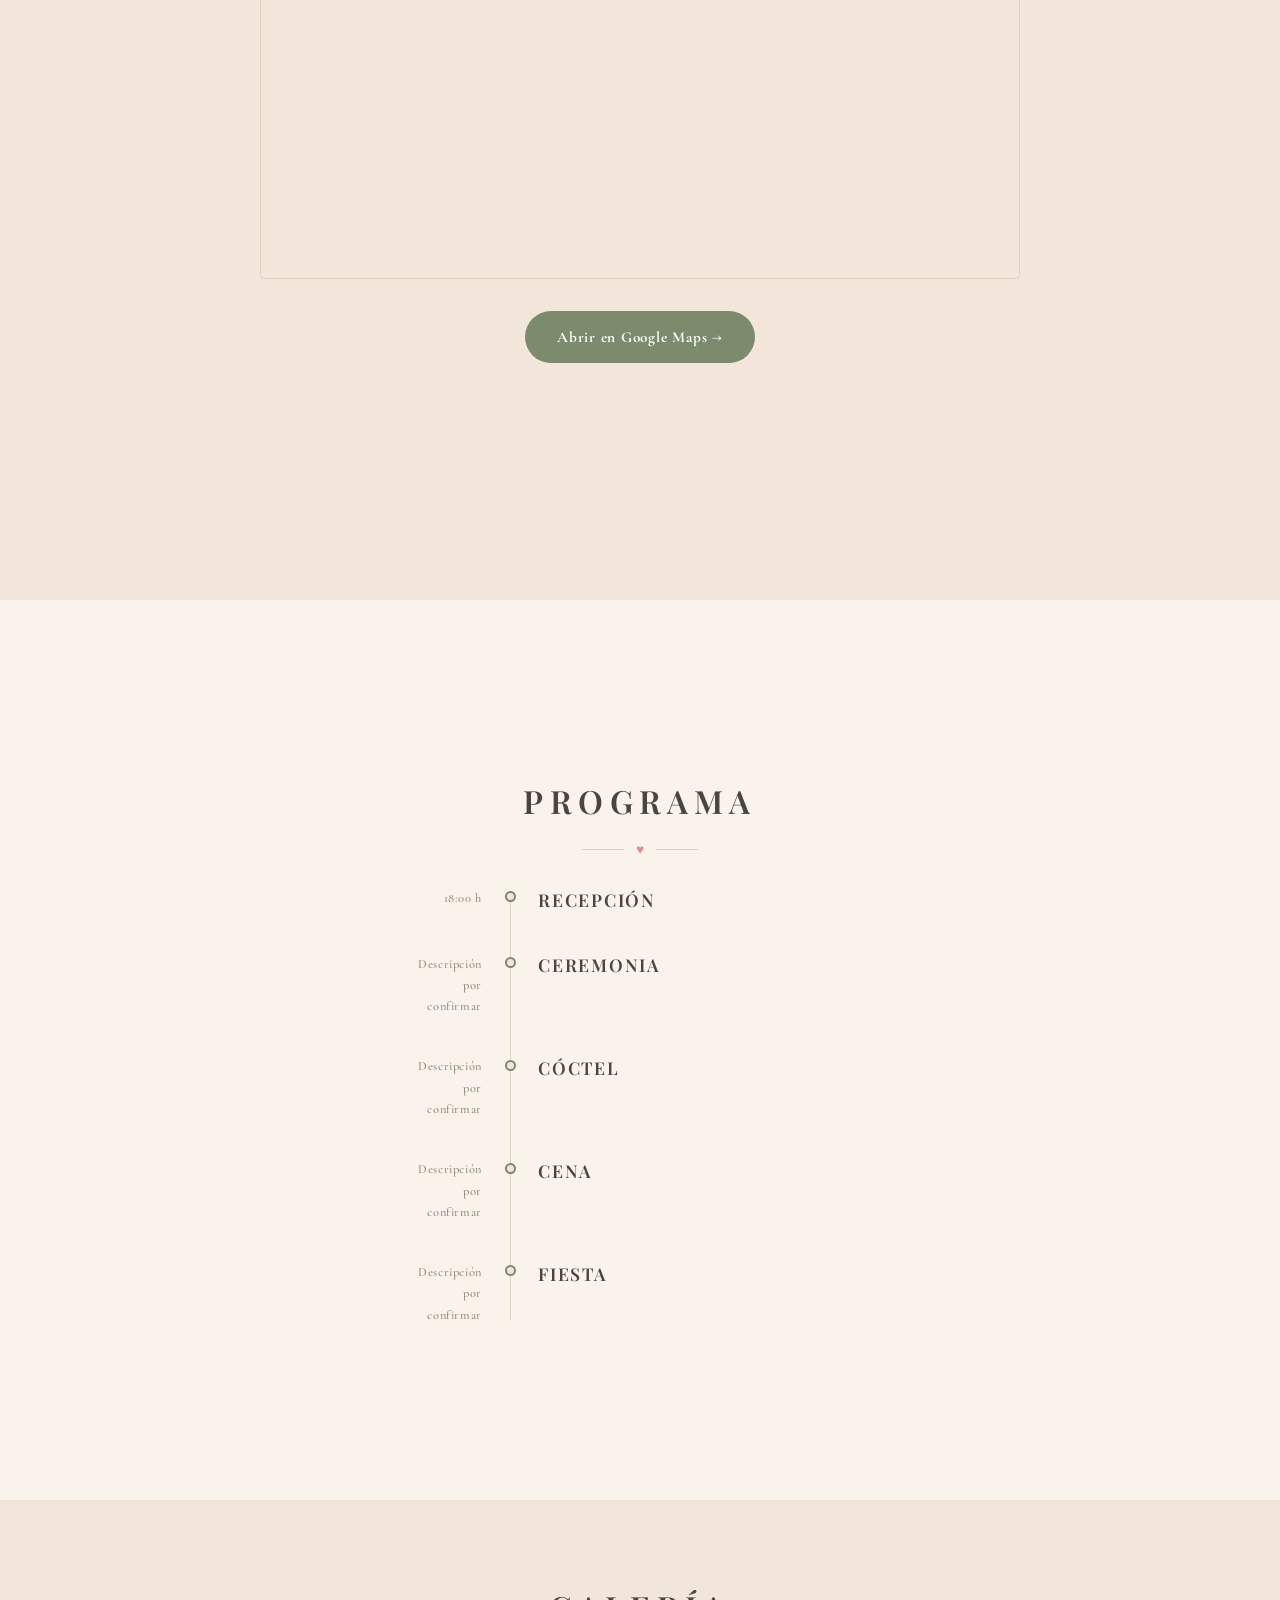
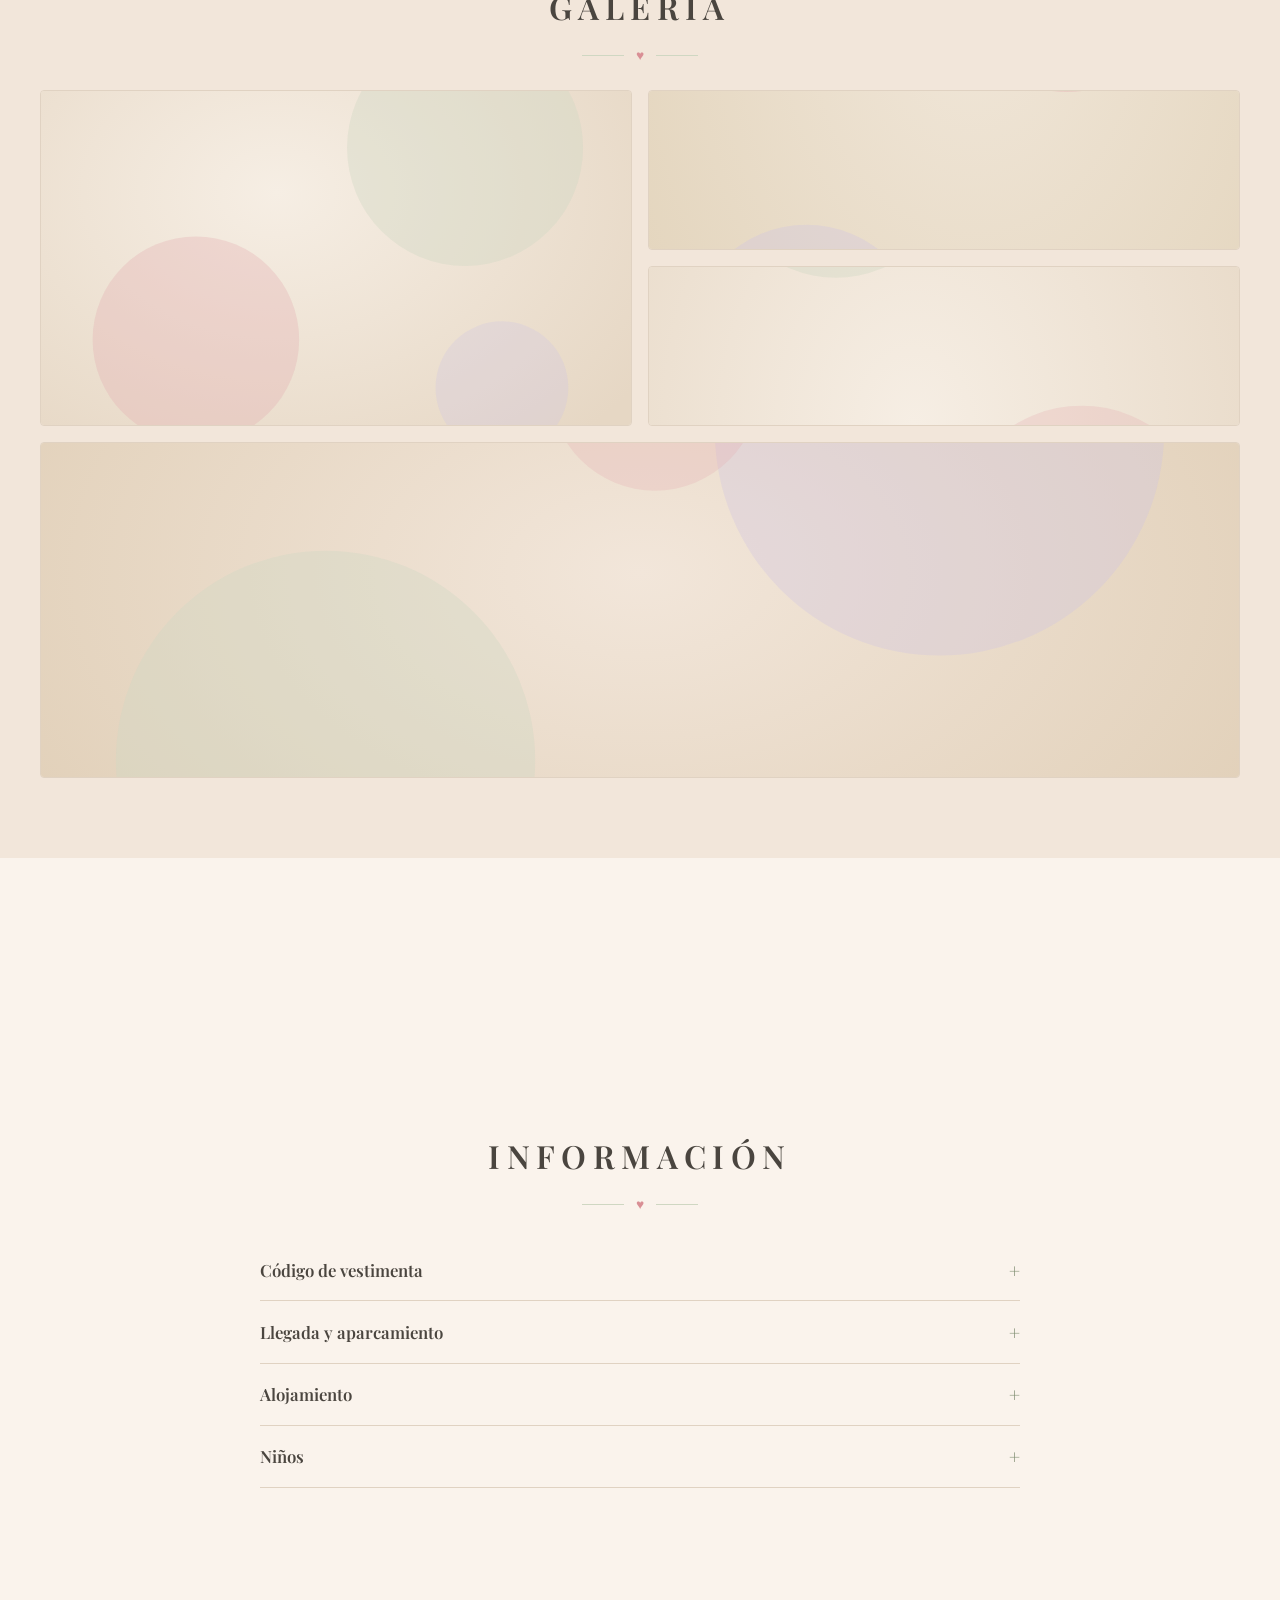
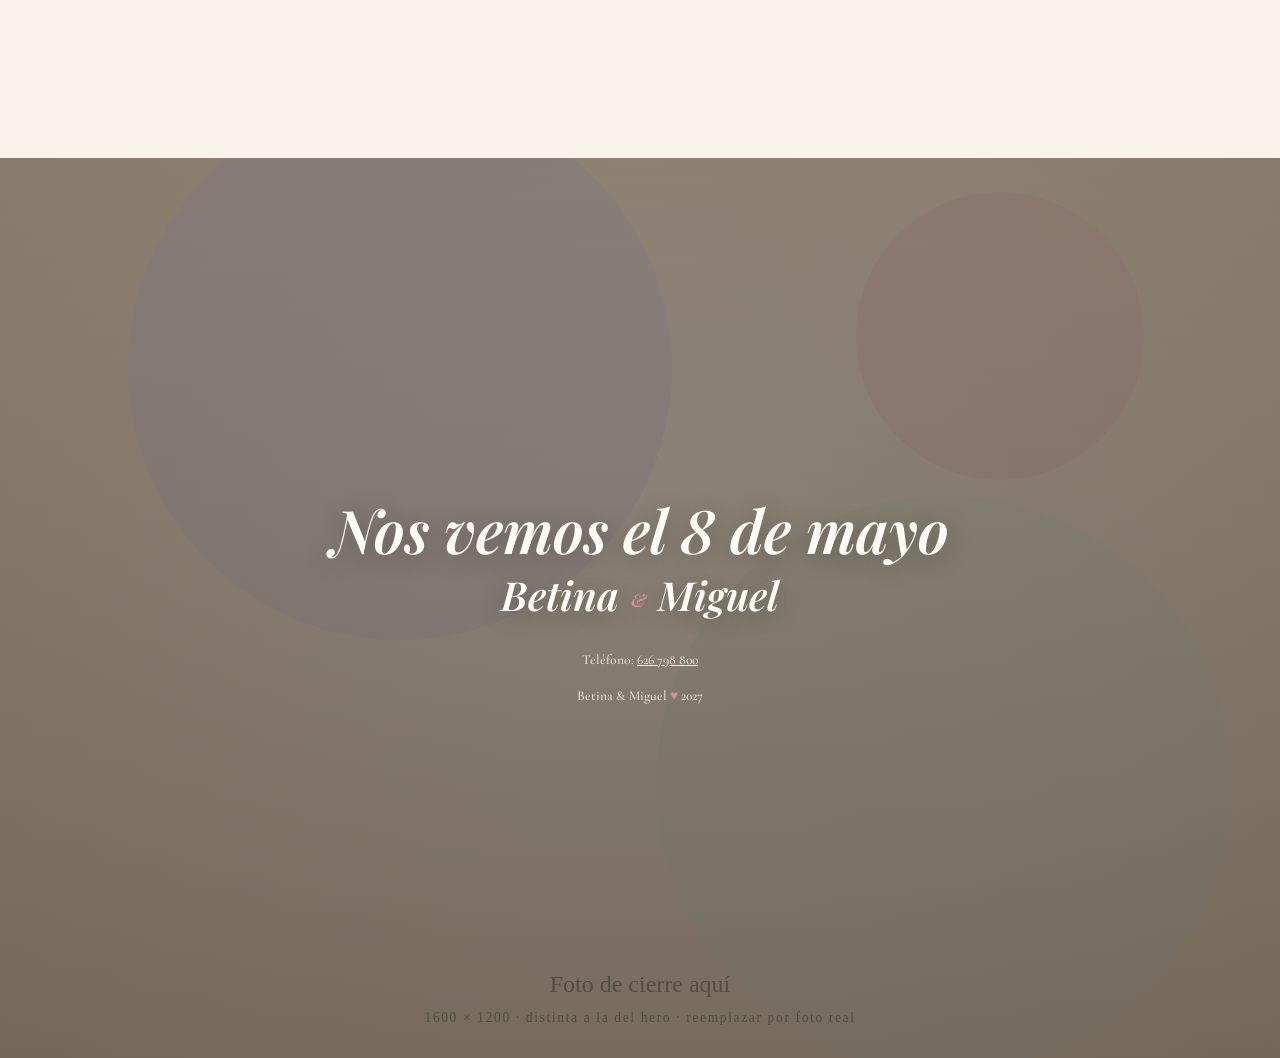
==== commit 75208730: "fix: hero/venue legibility issues found via visual QA Screenshot-based QA (headless Chrome + Playwri" ====
--- a/index.html
+++ b/index.html
@@ -108,7 +108,7 @@
           <div class="flourish flourish--left"><span class="flourish-heart">♥</span></div>
           <p class="body" data-i18n="weddingText">El 8 de mayo de 2027 nos daremos el «sí quiero» en Finca Los Rosales, rodeados de quienes más queremos. Queremos compartir con vosotros cada detalle de este día.</p>
         </div>
-        <img class="wedding-photo" src="assets/img/venue-aerial-photo.jpg" alt="Vista aérea de Finca Los Rosales" width="1000" height="562" loading="lazy">
+        <img class="wedding-photo" src="assets/img/venue-aerial-photo.jpg" alt="Recepción al aire libre en Finca Los Rosales" width="1000" height="562" loading="lazy">
       </div>
     </section>
 
--- a/assets/css/styles.css
+++ b/assets/css/styles.css
@@ -259,6 +259,19 @@
   border-bottom-color: var(--color-border);
 }
 
+/* Over the hero photo the header is still transparent, so its text needs
+   to hold up against a photo instead of the cream page background. */
+.site-header:not(.scrolled) .lang-toggle button,
+.site-header:not(.scrolled) .lang-divider,
+.site-header:not(.scrolled) .nav-links a {
+  color: var(--color-surface);
+  text-shadow: 0 1px 8px rgba(0, 0, 0, 0.35);
+}
+
+.site-header:not(.scrolled) .lang-toggle button.active {
+  color: var(--color-surface);
+}
+
 .site-nav {
   max-width: 1080px;
   margin: 0 auto;
@@ -384,7 +397,7 @@
   justify-content: space-between;
   align-items: center;
   text-align: center;
-  padding: var(--space-lg) var(--page-padding) var(--space-md);
+  padding: var(--space-lg) var(--page-padding) 7rem;
 }
 
 .hero-media {
@@ -658,14 +671,31 @@
   margin-bottom: 0.75rem;
 }
 
-/* Venue */
+/* Venue — full-bleed photo needs a dark veil + light text instead of the
+   cream wash used on plain-color sections, or the photo washes out. */
+
+.venue-section .section-bg::after {
+  background: linear-gradient(180deg, rgba(32, 26, 20, 0.2) 0%, rgba(32, 26, 20, 0.55) 100%);
+}
+
+.venue-section h2,
+.venue-section .body {
+  color: var(--color-surface);
+  text-shadow: 0 2px 12px rgba(0, 0, 0, 0.3);
+}
+
+.venue-section .flourish::before,
+.venue-section .flourish::after {
+  background: rgba(255, 251, 247, 0.55);
+}
 
 .venue-script {
   font-family: var(--font-heading);
   font-style: italic;
   font-size: 1.5rem;
-  color: var(--color-accent);
+  color: var(--color-surface);
   font-weight: 600;
+  text-shadow: 0 2px 12px rgba(0, 0, 0, 0.3);
 }
 
 /* Location — map + CTA */
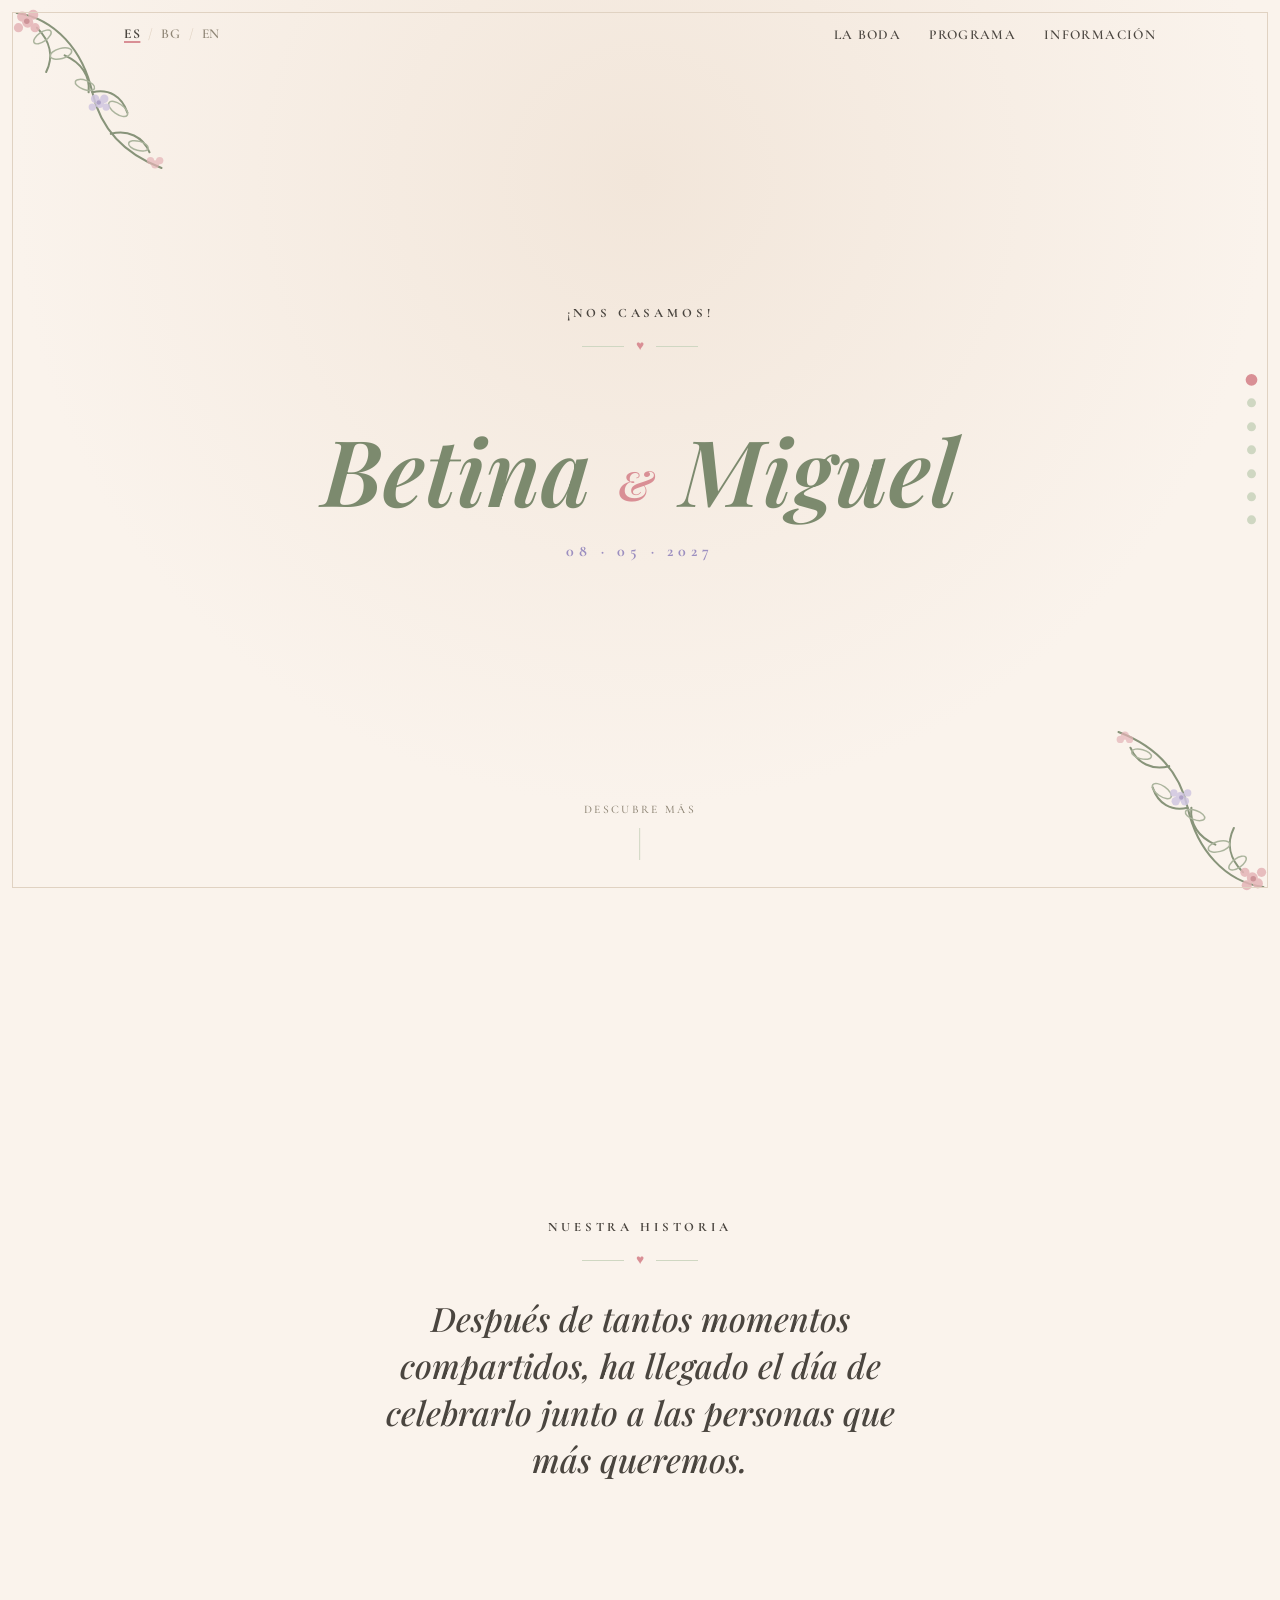
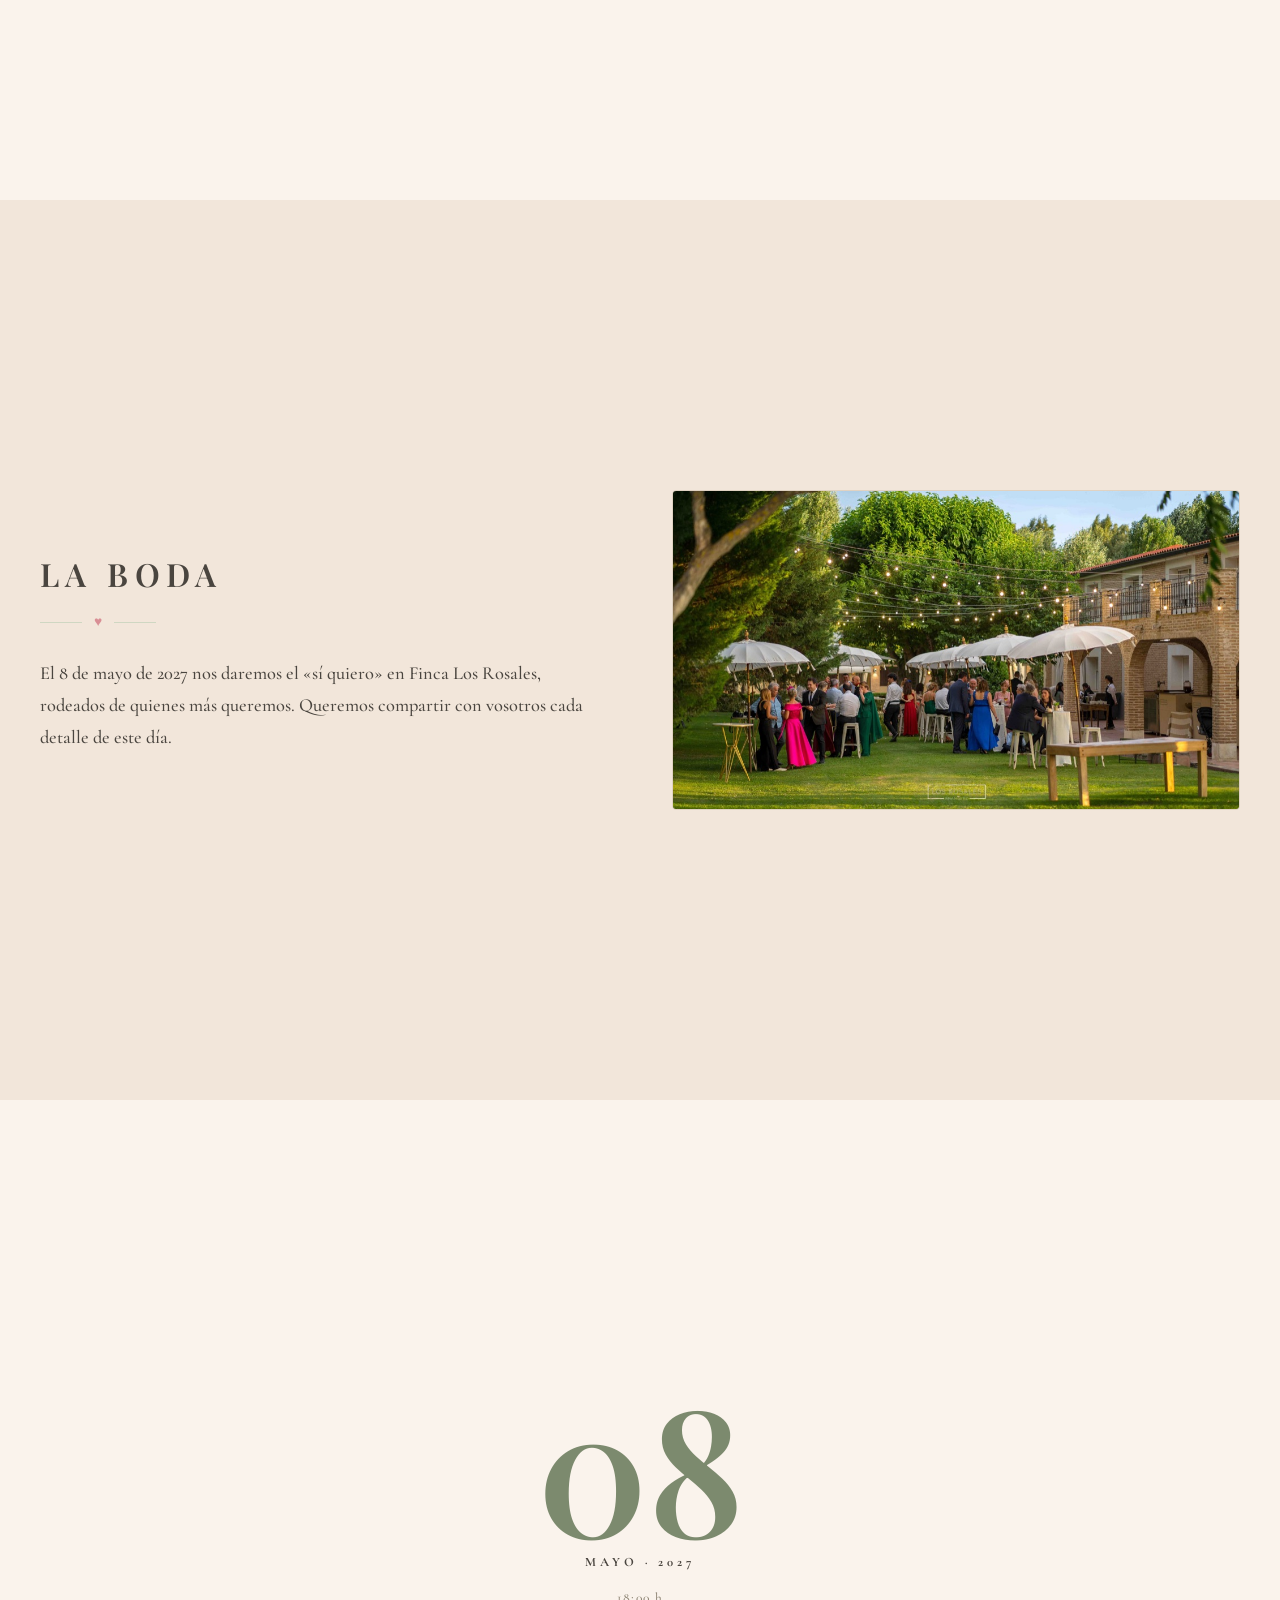
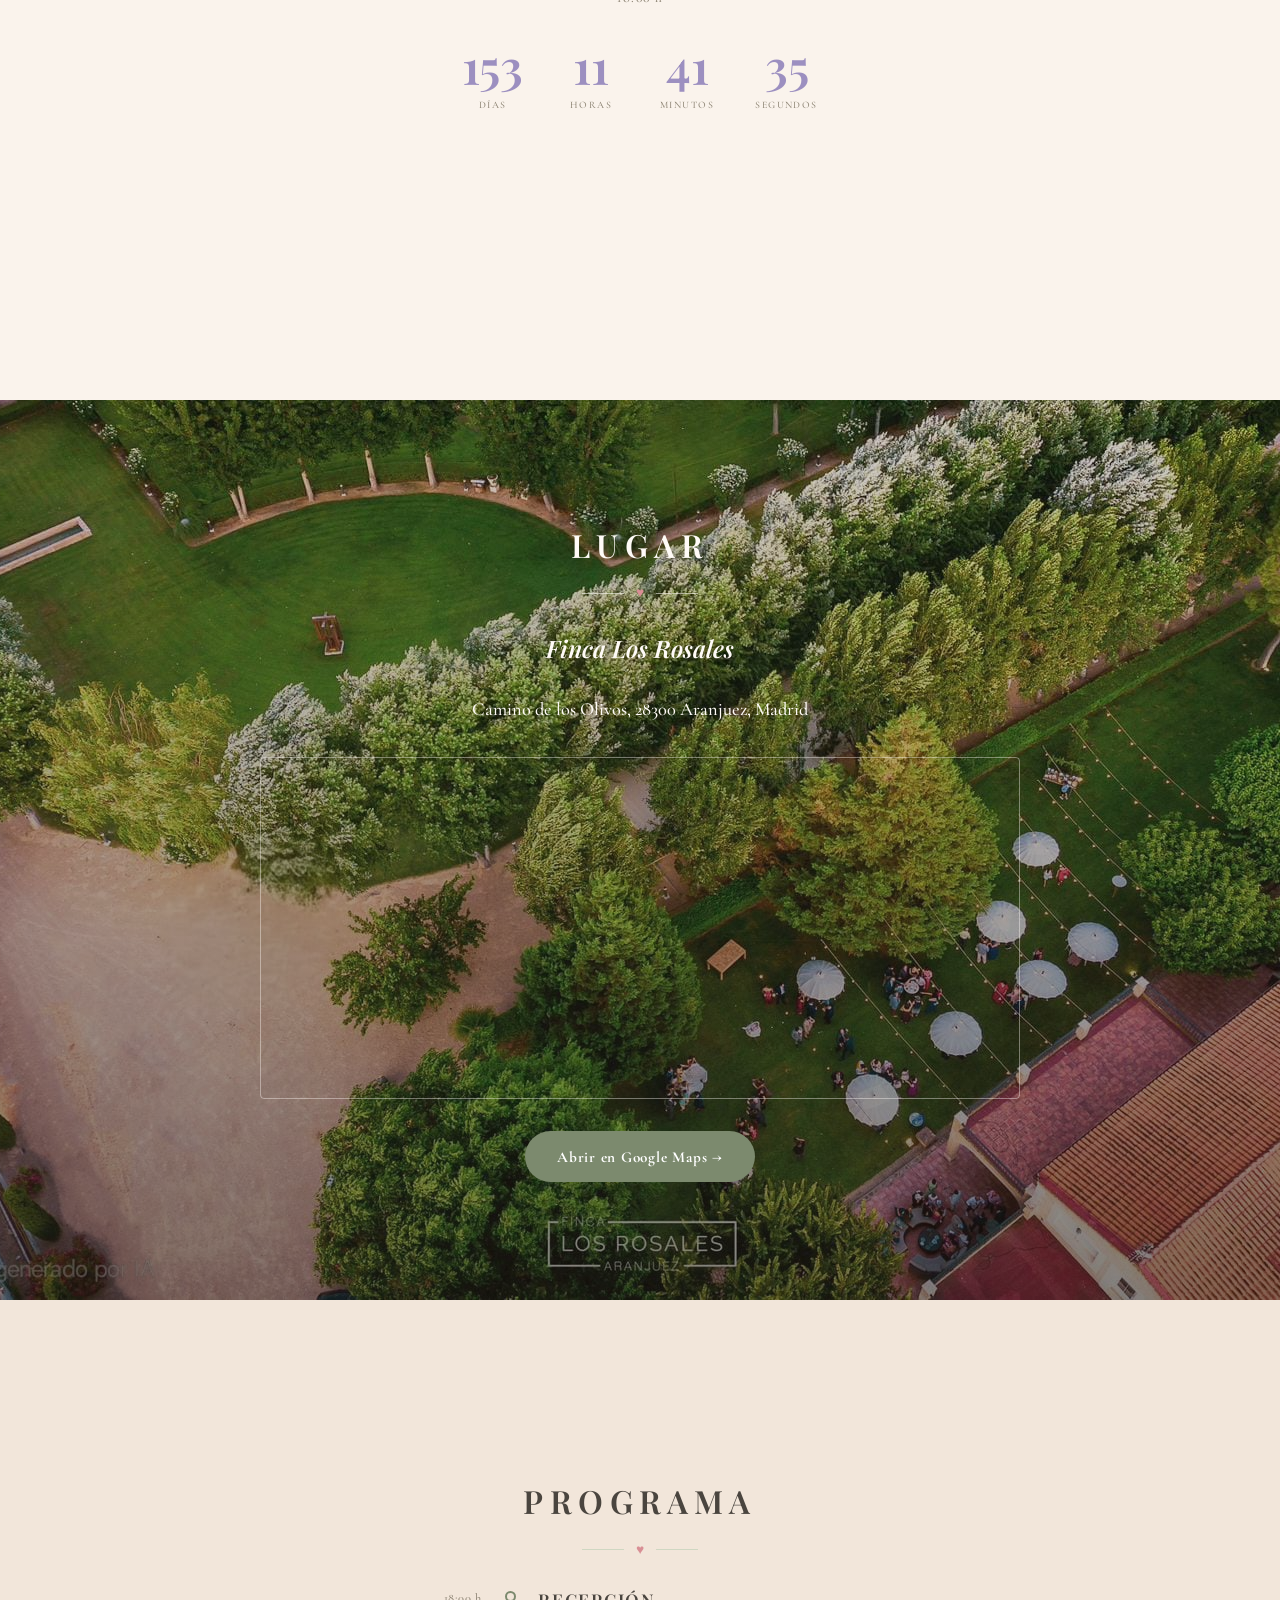
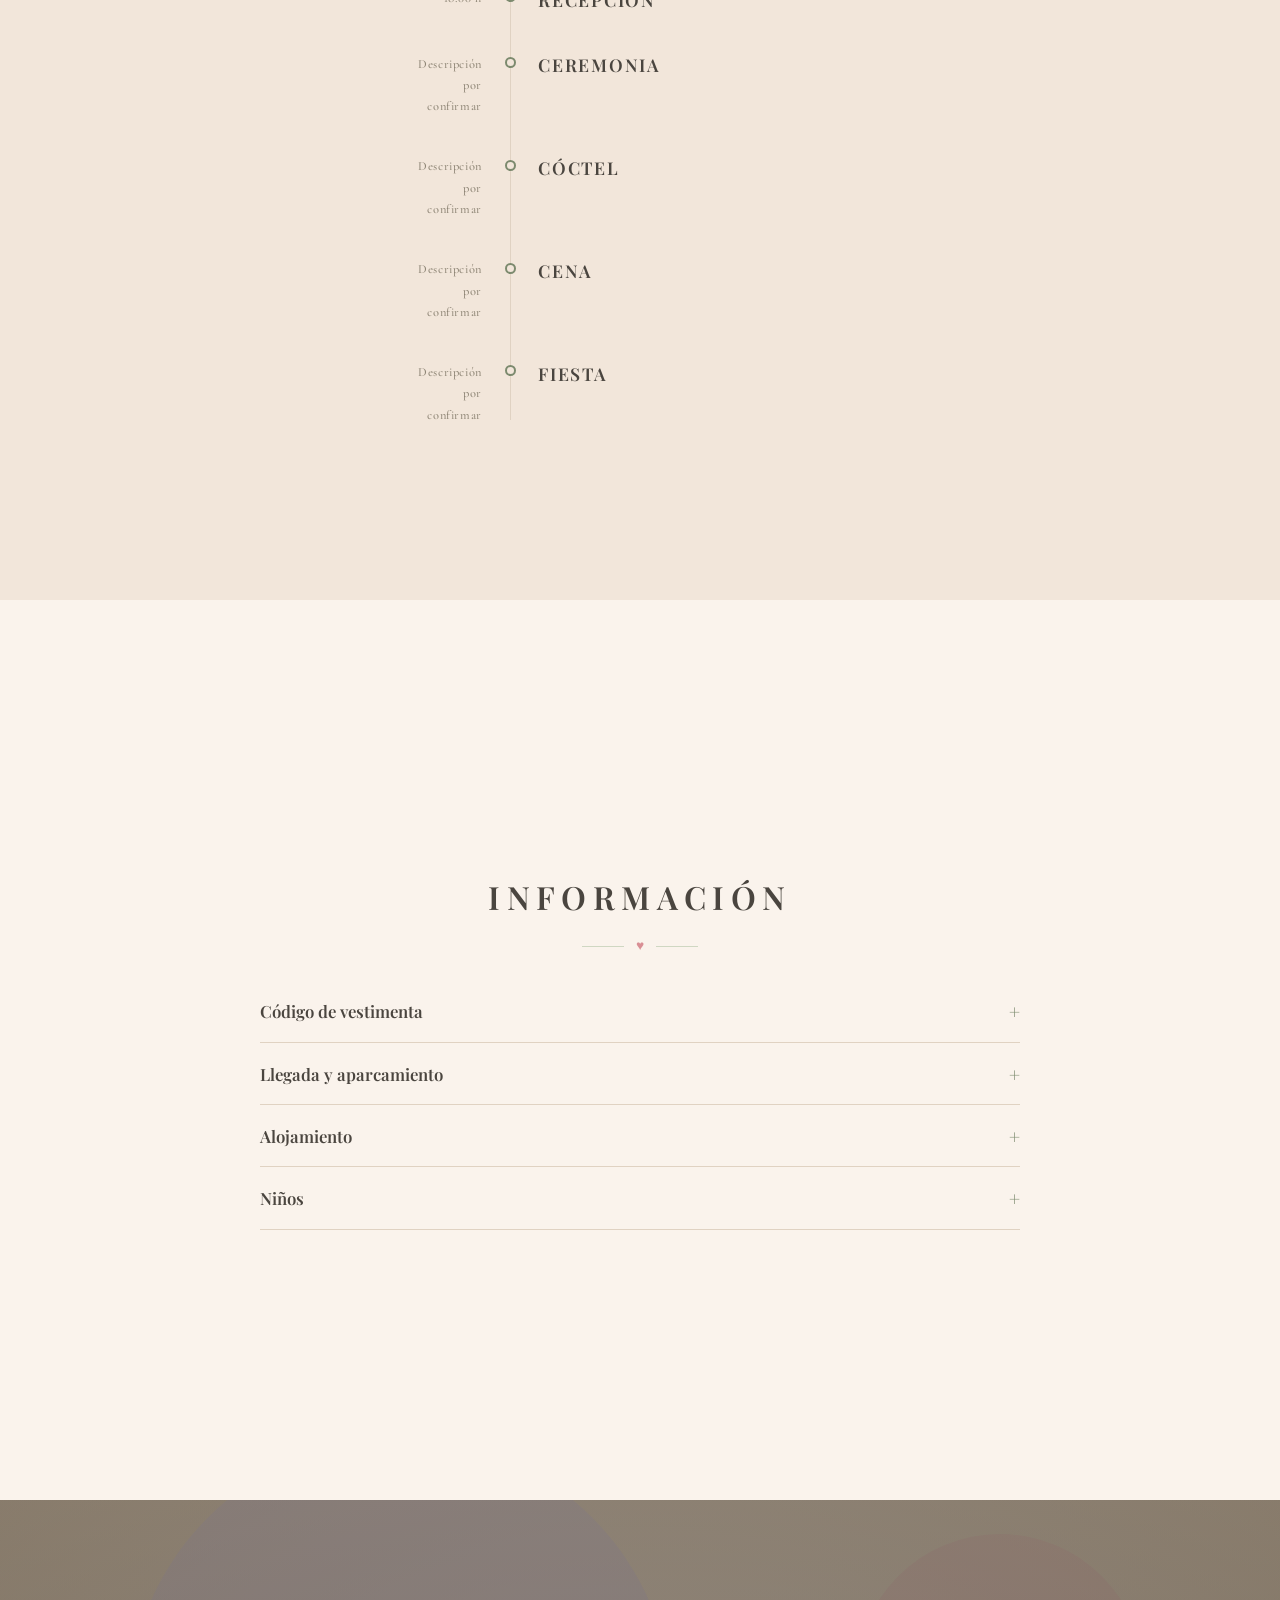
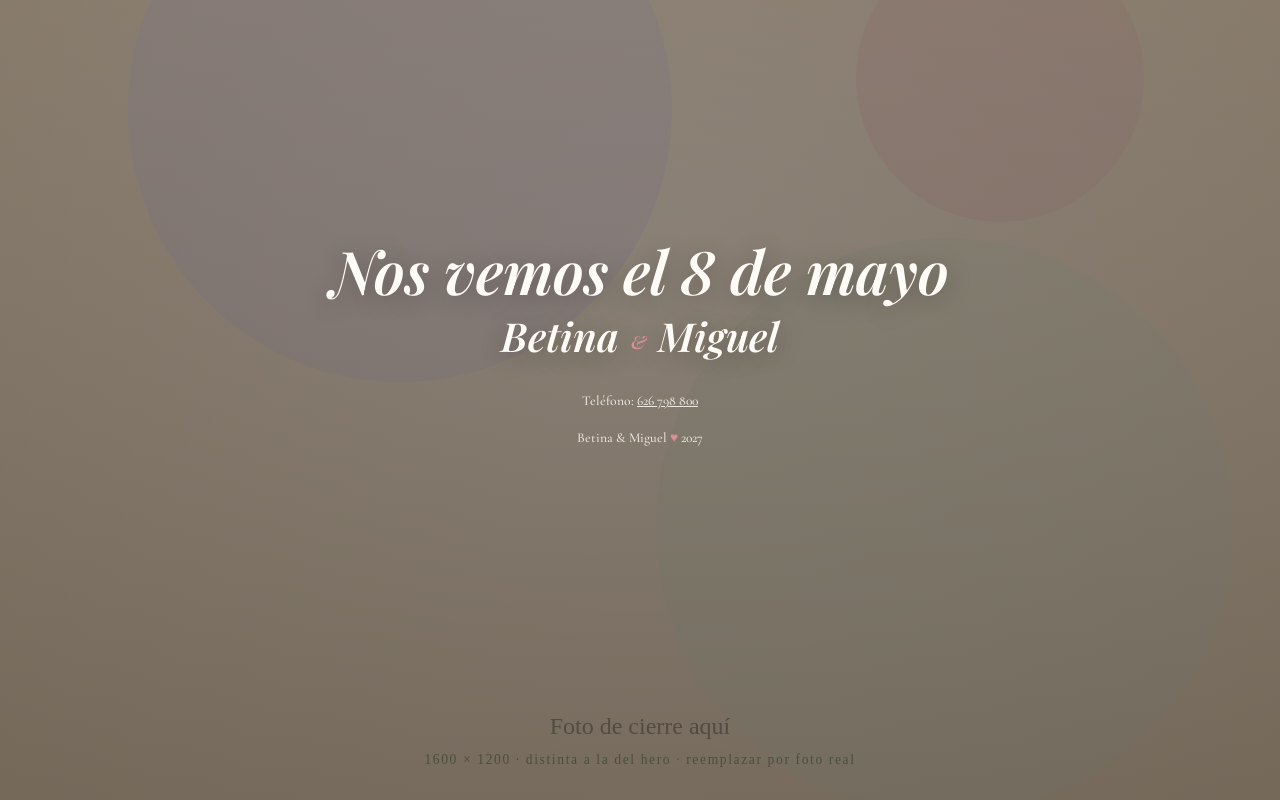
==== commit 263a45d7: "fix: simplify home per couple's feedback The 10-section editorial version read as worse than the ori" ====
--- a/index.html
+++ b/index.html
@@ -18,7 +18,6 @@
   <link rel="preconnect" href="https://fonts.googleapis.com">
   <link rel="preconnect" href="https://fonts.gstatic.com" crossorigin>
   <link href="https://fonts.googleapis.com/css2?family=Playfair+Display:ital,wght@0,500;0,600;0,700;1,500;1,600;1,700&family=Cormorant+Garamond:ital,wght@0,400;0,500;0,600;0,700;1,500&display=swap" rel="stylesheet">
-  <link rel="preload" as="image" href="assets/img/venue-hero-photo.jpg">
 
   <link rel="stylesheet" href="assets/css/styles.css">
 </head>
@@ -47,7 +46,6 @@
     <a href="#date" data-dot="date" aria-label="Fecha"></a>
     <a href="#venue" data-dot="venue" aria-label="Lugar"></a>
     <a href="#schedule" data-dot="schedule" aria-label="Programa"></a>
-    <a href="#gallery" data-dot="gallery" aria-label="Galería"></a>
     <a href="#information" data-dot="information" aria-label="Información"></a>
     <a href="#closing" data-dot="closing" aria-label="Cierre"></a>
   </nav>
@@ -55,13 +53,7 @@
   <main class="scroll-container">
 
     <section class="hero snap-section" id="hero">
-      <div class="hero-media">
-        <picture>
-          <source media="(max-width: 767px)" srcset="assets/img/venue-hero-photo.jpg">
-          <img class="hero-bg-img" src="assets/img/venue-hero-photo.jpg" alt="" width="1600" height="900" loading="eager" fetchpriority="high">
-        </picture>
-        <div class="hero-media-veil"></div>
-      </div>
+      <!-- No background photo yet — couple will pick one; hero runs on the plain palette background until then -->
       <img class="floral-corner floral-corner--tl" src="assets/img/floral-corner-placeholder.svg" alt="" loading="lazy">
       <img class="floral-corner floral-corner--br" src="assets/img/floral-corner-placeholder.svg" alt="" loading="lazy">
       <div class="hero-metadata reveal">
@@ -71,24 +63,6 @@
       <div class="hero-title reveal">
         <h1 class="couple-names">Betina <span class="amp">&amp;</span> Miguel</h1>
         <p class="hero-date">08 · 05 · 2027</p>
-        <div class="countdown-tiles" id="countdownTiles">
-          <div class="tile">
-            <span class="tile-value" id="cdDays">0</span>
-            <span class="tile-label" data-i18n="countdownLabels.days">Días</span>
-          </div>
-          <div class="tile">
-            <span class="tile-value" id="cdHours">00</span>
-            <span class="tile-label" data-i18n="countdownLabels.hours">Horas</span>
-          </div>
-          <div class="tile">
-            <span class="tile-value" id="cdMinutes">00</span>
-            <span class="tile-label" data-i18n="countdownLabels.minutes">Minutos</span>
-          </div>
-          <div class="tile">
-            <span class="tile-value" id="cdSeconds">00</span>
-            <span class="tile-label" data-i18n="countdownLabels.seconds">Segundos</span>
-          </div>
-        </div>
       </div>
       <a href="#intro" class="scroll-cue" data-i18n="scrollCue">Descubre más</a>
     </section>
@@ -117,6 +91,24 @@
         <p class="display-xl date-big-day" data-i18n="dateBig.day">08</p>
         <p class="eyebrow date-big-month" data-i18n="dateBig.monthYear">Mayo · 2027</p>
         <p class="caption date-big-time" data-i18n="time">18:00 h</p>
+        <div class="countdown-tiles" id="countdownTiles">
+          <div class="tile">
+            <span class="tile-value" id="cdDays">0</span>
+            <span class="tile-label" data-i18n="countdownLabels.days">Días</span>
+          </div>
+          <div class="tile">
+            <span class="tile-value" id="cdHours">00</span>
+            <span class="tile-label" data-i18n="countdownLabels.hours">Horas</span>
+          </div>
+          <div class="tile">
+            <span class="tile-value" id="cdMinutes">00</span>
+            <span class="tile-label" data-i18n="countdownLabels.minutes">Minutos</span>
+          </div>
+          <div class="tile">
+            <span class="tile-value" id="cdSeconds">00</span>
+            <span class="tile-label" data-i18n="countdownLabels.seconds">Segundos</span>
+          </div>
+        </div>
       </div>
     </section>
 
@@ -127,11 +119,6 @@
         <div class="flourish"><span class="flourish-heart">♥</span></div>
         <p class="venue-script" data-i18n="venueName">Finca Los Rosales</p>
         <p class="body" data-i18n="venueAddress">Camino de los Olivos, 28300 Aranjuez, Madrid</p>
-      </div>
-    </section>
-
-    <section class="section location-section alt snap-section" id="location">
-      <div class="section-inner reveal">
         <div class="map-embed">
           <iframe title="Mapa" loading="lazy" referrerpolicy="no-referrer-when-downgrade"
                   src="https://www.google.com/maps?q=Finca+Los+Rosales+Camino+de+los+Olivos+28300+Aranjuez+Madrid&output=embed"></iframe>
@@ -142,25 +129,11 @@
       </div>
     </section>
 
-    <section class="section schedule-section snap-section" id="schedule">
+    <section class="section schedule-section alt snap-section" id="schedule">
       <div class="section-inner reveal">
         <h2 data-i18n="scheduleTitle">Programa</h2>
         <div class="flourish"><span class="flourish-heart">♥</span></div>
         <div class="timeline" id="scheduleList"></div>
-      </div>
-    </section>
-
-    <section class="section gallery-section alt snap-section" id="gallery">
-      <div class="section-inner--wide reveal">
-        <h2 data-i18n="galleryTitle">Galería</h2>
-        <div class="flourish"><span class="flourish-heart">♥</span></div>
-        <!-- Placeholders: swap src for real photos and give each a descriptive alt text once available -->
-        <div class="gallery-grid">
-          <img class="gallery-item gallery-item--large" src="assets/img/gallery-01-placeholder.svg" alt="" width="1600" height="1200" loading="lazy">
-          <img class="gallery-item gallery-item--small" src="assets/img/gallery-02-placeholder.svg" alt="" width="1200" height="1600" loading="lazy">
-          <img class="gallery-item gallery-item--small" src="assets/img/gallery-03-placeholder.svg" alt="" width="1200" height="1600" loading="lazy">
-          <img class="gallery-item gallery-item--large gallery-item--wide" src="assets/img/gallery-04-placeholder.svg" alt="" width="1600" height="1000" loading="lazy">
-        </div>
       </div>
     </section>
 
--- a/assets/css/styles.css
+++ b/assets/css/styles.css
@@ -200,23 +200,6 @@
 .reveal.is-visible > *:nth-child(7) { transition-delay: 0.65s; }
 .reveal.is-visible > *:nth-child(8) { transition-delay: 0.75s; }
 
-/* Gallery items cascade in slightly after their container fades up. */
-.gallery-item {
-  opacity: 0;
-  transform: translateY(16px);
-  transition: opacity 0.5s ease, transform 0.5s ease;
-}
-
-.reveal.is-visible .gallery-item {
-  opacity: 1;
-  transform: translateY(0);
-}
-
-.reveal.is-visible .gallery-item:nth-child(1) { transition-delay: 0.25s; }
-.reveal.is-visible .gallery-item:nth-child(2) { transition-delay: 0.35s; }
-.reveal.is-visible .gallery-item:nth-child(3) { transition-delay: 0.45s; }
-.reveal.is-visible .gallery-item:nth-child(4) { transition-delay: 0.55s; }
-
 /* Timeline entries slide in from the left, one after another, and the
    connecting line grows to meet them. */
 .timeline-item {
@@ -259,19 +242,6 @@
   border-bottom-color: var(--color-border);
 }
 
-/* Over the hero photo the header is still transparent, so its text needs
-   to hold up against a photo instead of the cream page background. */
-.site-header:not(.scrolled) .lang-toggle button,
-.site-header:not(.scrolled) .lang-divider,
-.site-header:not(.scrolled) .nav-links a {
-  color: var(--color-surface);
-  text-shadow: 0 1px 8px rgba(0, 0, 0, 0.35);
-}
-
-.site-header:not(.scrolled) .lang-toggle button.active {
-  color: var(--color-surface);
-}
-
 .site-nav {
   max-width: 1080px;
   margin: 0 auto;
@@ -394,33 +364,12 @@
   overflow: hidden;
   display: flex;
   flex-direction: column;
-  justify-content: space-between;
-  align-items: center;
+  justify-content: center;
+  align-items: center;
+  gap: 2.5rem;
   text-align: center;
-  padding: var(--space-lg) var(--page-padding) 7rem;
-}
-
-.hero-media {
-  position: absolute;
-  top: -160px;
-  left: 0;
-  right: 0;
-  bottom: 0;
-  z-index: -1;
-}
-
-.hero-bg-img {
-  width: 100%;
-  height: 100%;
-  object-fit: cover;
-  object-position: center;
-  display: block;
-}
-
-.hero-media-veil {
-  position: absolute;
-  inset: 0;
-  background: linear-gradient(180deg, rgba(32, 26, 20, 0.18) 0%, rgba(32, 26, 20, 0.05) 35%, rgba(32, 26, 20, 0.6) 100%);
+  padding: var(--space-lg) var(--page-padding) 6rem;
+  background: radial-gradient(circle at 50% 20%, var(--color-bg-alt) 0%, var(--color-bg) 65%);
 }
 
 .floral-corner {
@@ -447,33 +396,6 @@
 .hero-title {
   position: relative;
   z-index: 2;
-}
-
-.hero .eyebrow {
-  color: var(--color-surface);
-  text-shadow: 0 2px 12px rgba(0, 0, 0, 0.25);
-}
-
-.hero .flourish::before,
-.hero .flourish::after {
-  background: rgba(255, 251, 247, 0.55);
-}
-
-.hero .hero-date,
-.hero .tile-value {
-  color: var(--color-surface);
-}
-
-.hero .tile-label {
-  color: rgba(255, 251, 247, 0.75);
-}
-
-.hero .scroll-cue {
-  color: rgba(255, 251, 247, 0.85);
-}
-
-.hero .scroll-cue::after {
-  background: rgba(255, 251, 247, 0.6);
 }
 
 .couple-names {
@@ -499,7 +421,6 @@
   margin: 0.5rem 0 0;
 }
 
-.hero .couple-names,
 .closing .couple-names {
   color: var(--color-surface);
   text-shadow: 0 4px 24px rgba(0, 0, 0, 0.25);
@@ -661,7 +582,7 @@
   border: 1px solid var(--color-border);
 }
 
-/* Date — big graphic numeral */
+/* Date — big graphic numeral + live countdown */
 
 .date-big-day {
   margin-bottom: var(--space-xs);
@@ -669,6 +590,19 @@
 
 .date-big-month {
   margin-bottom: 0.75rem;
+}
+
+.date-big-time {
+  margin-bottom: var(--space-md);
+}
+
+.date-section .countdown-tiles {
+  margin-top: var(--space-sm);
+  gap: clamp(1.25rem, 4vw, 2.5rem);
+}
+
+.date-section .tile-value {
+  font-size: clamp(2rem, 5vw, 3rem);
 }
 
 /* Venue — full-bleed photo needs a dark veil + light text instead of the
@@ -698,13 +632,17 @@
   text-shadow: 0 2px 12px rgba(0, 0, 0, 0.3);
 }
 
-/* Location — map + CTA */
+/* Map + CTA, inside the venue section */
 
 .map-embed {
   border-radius: 4px;
   overflow: hidden;
   border: 1px solid var(--color-border);
-  margin-bottom: var(--space-md);
+  margin: var(--space-md) 0;
+}
+
+.venue-section .map-embed {
+  border-color: rgba(255, 251, 247, 0.4);
 }
 
 .map-embed iframe {
@@ -797,37 +735,6 @@
   font-size: 1.1rem;
 }
 
-/* Gallery — editorial, non-uniform grid */
-
-.gallery-grid {
-  display: grid;
-  grid-template-columns: repeat(4, 1fr);
-  grid-auto-rows: 160px;
-  gap: var(--space-sm);
-}
-
-.gallery-item {
-  width: 100%;
-  height: 100%;
-  object-fit: cover;
-  border-radius: 4px;
-  border: 1px solid var(--color-border);
-}
-
-.gallery-item--large {
-  grid-column: span 2;
-  grid-row: span 2;
-}
-
-.gallery-item--small {
-  grid-column: span 2;
-  grid-row: span 1;
-}
-
-.gallery-item--wide {
-  grid-column: span 4;
-}
-
 /* Information — accessible accordion */
 
 .accordion {
@@ -1167,19 +1074,11 @@
   .wedding-photo {
     max-height: 340px;
   }
-
-  .gallery-grid {
-    grid-template-columns: repeat(2, 1fr);
-  }
-
-  .gallery-item--wide {
-    grid-column: span 2;
-  }
 }
 
 @media (max-width: 600px) {
   .hero {
-    padding: 5rem 1.25rem 3rem;
+    padding: 5rem 1.25rem 5rem;
   }
 
   .floral-corner {
@@ -1202,11 +1101,6 @@
   .radio-group {
     flex-direction: column;
     gap: 0.5rem;
-  }
-
-  .gallery-grid {
-    grid-auto-rows: 130px;
-    gap: var(--space-xs);
   }
 
   .timeline-item {
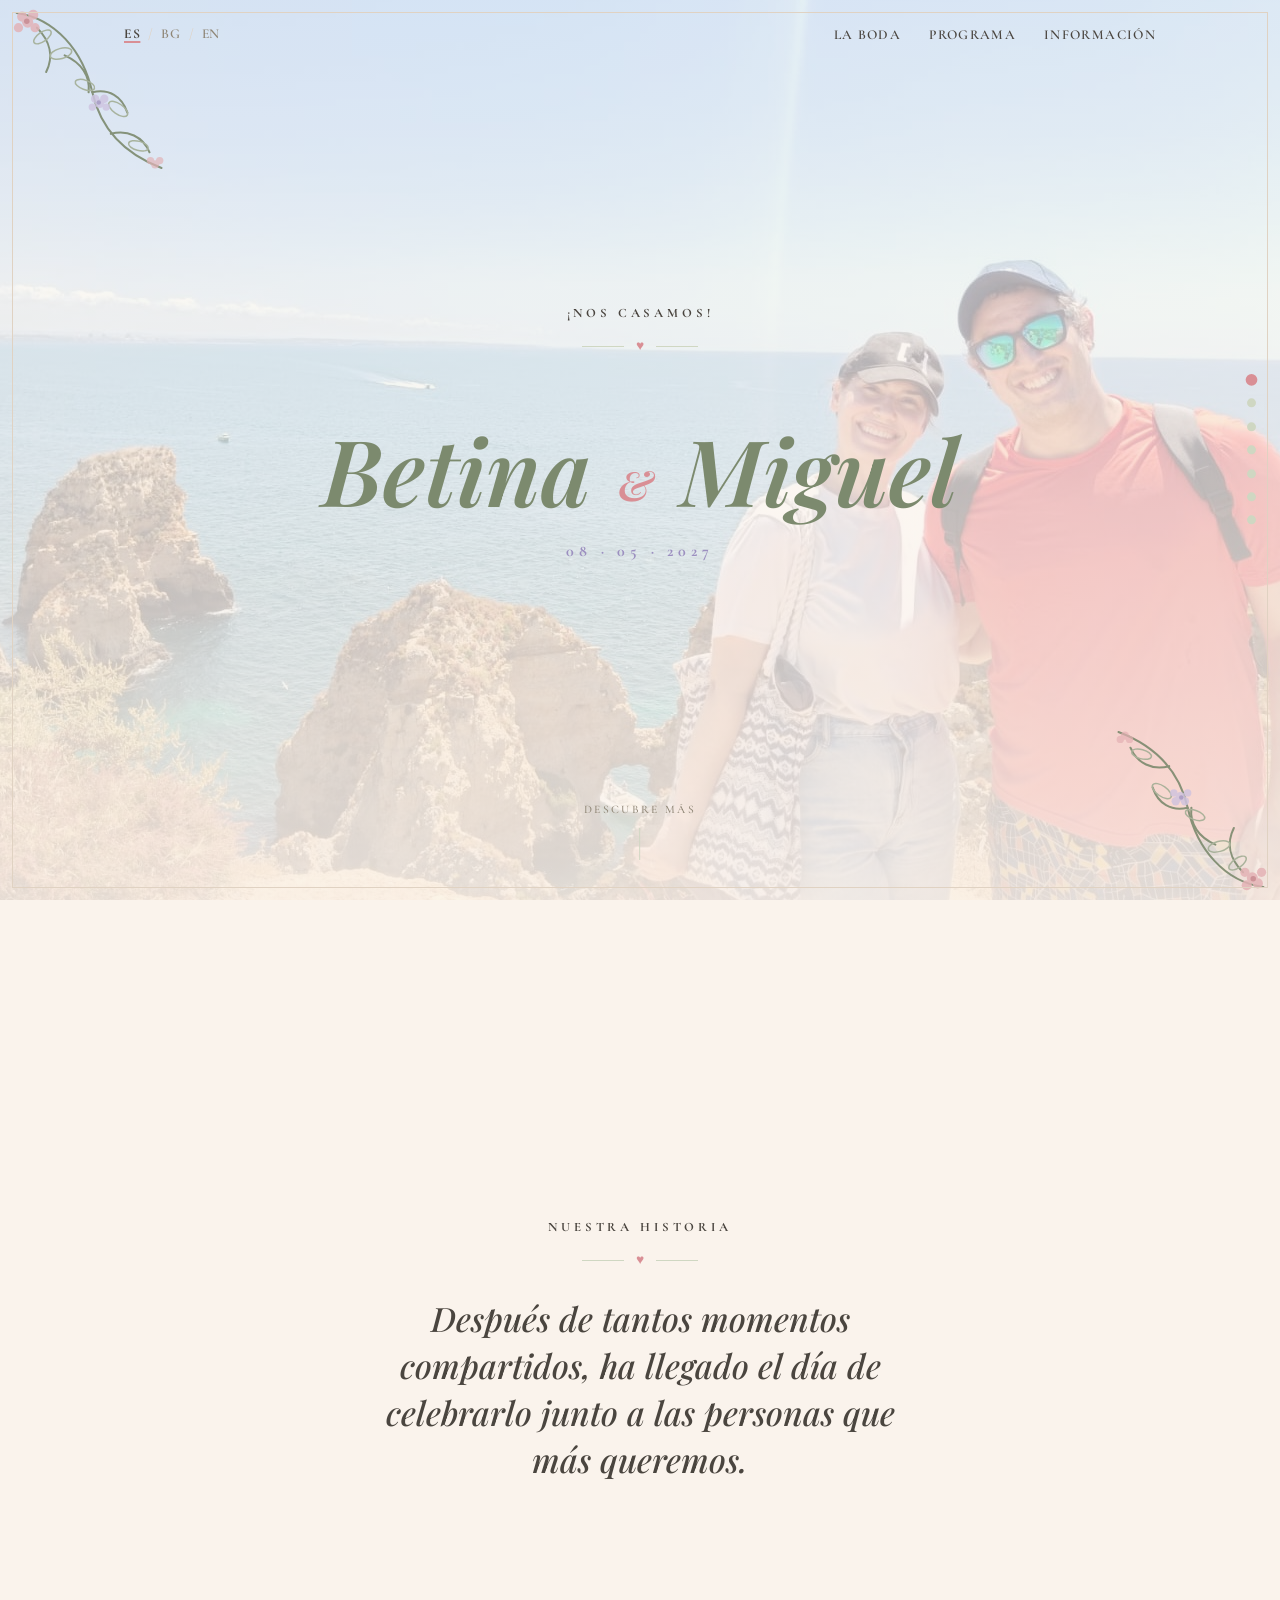
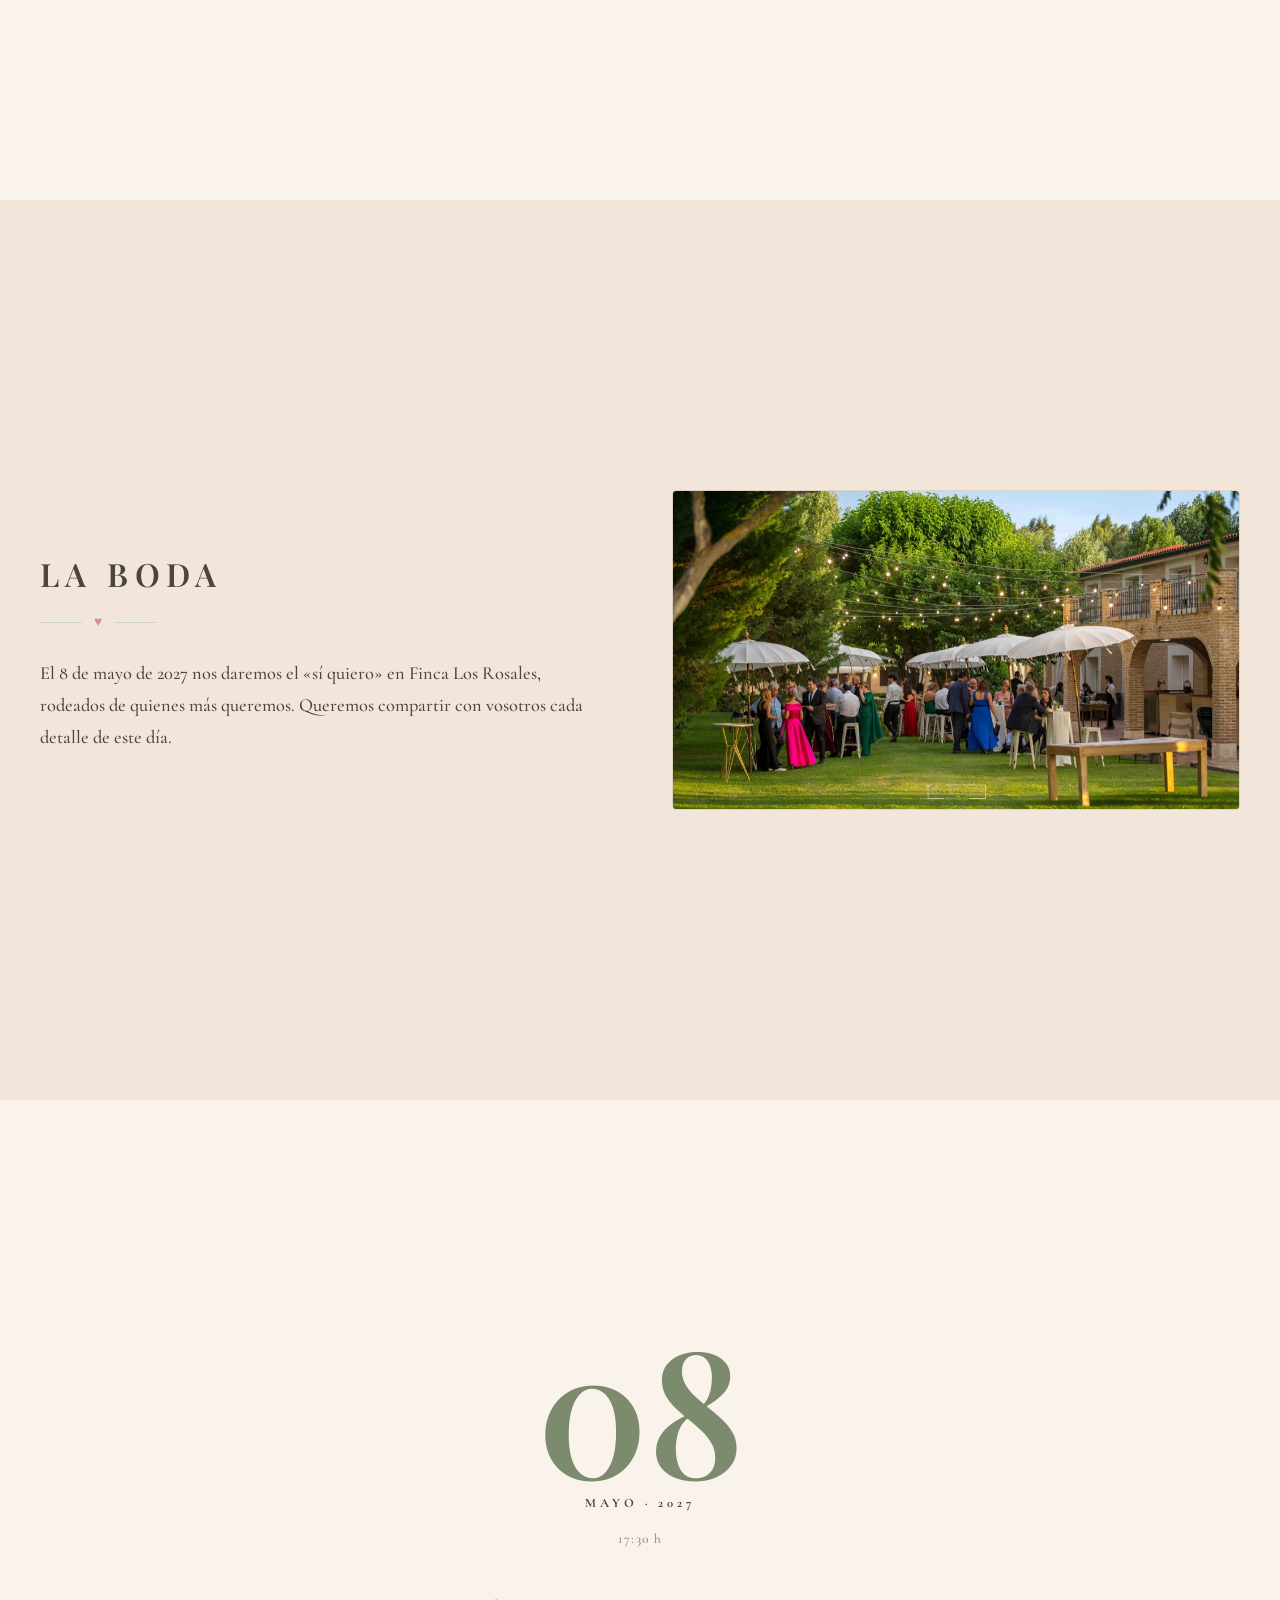
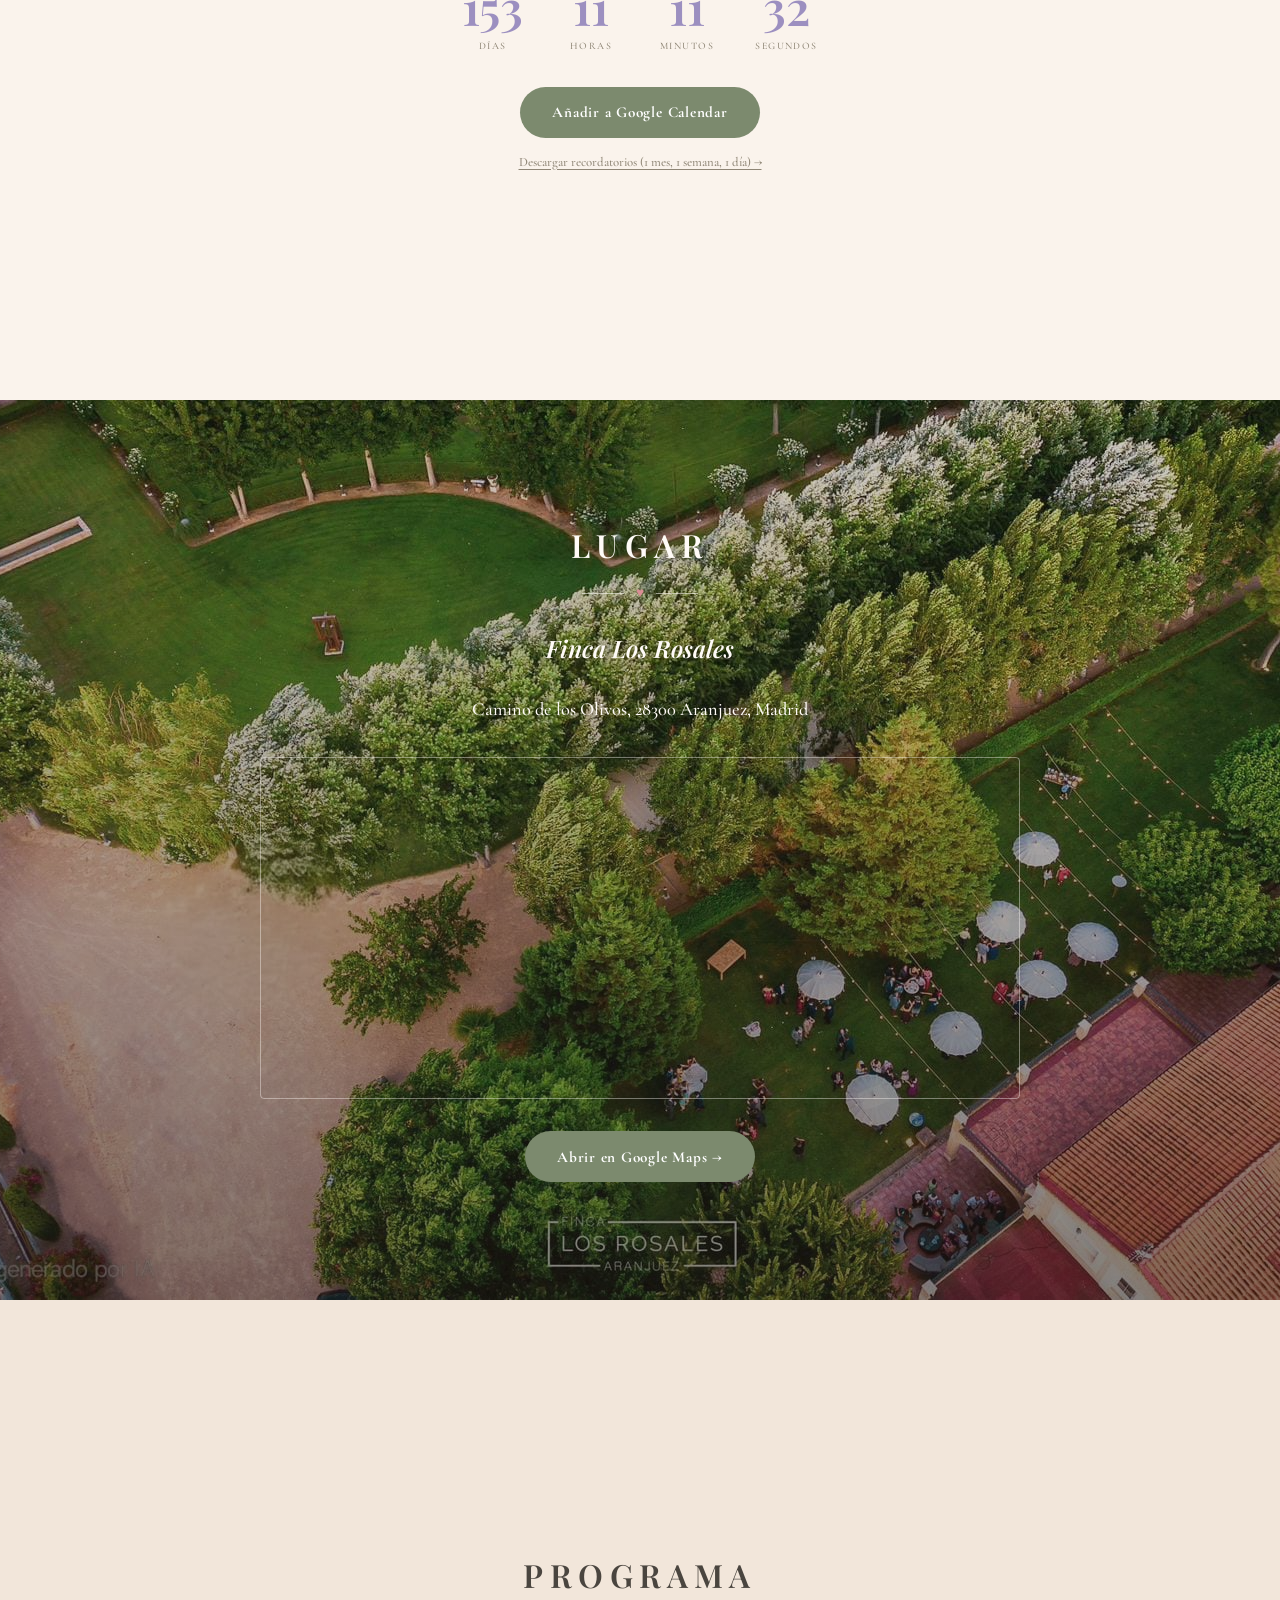
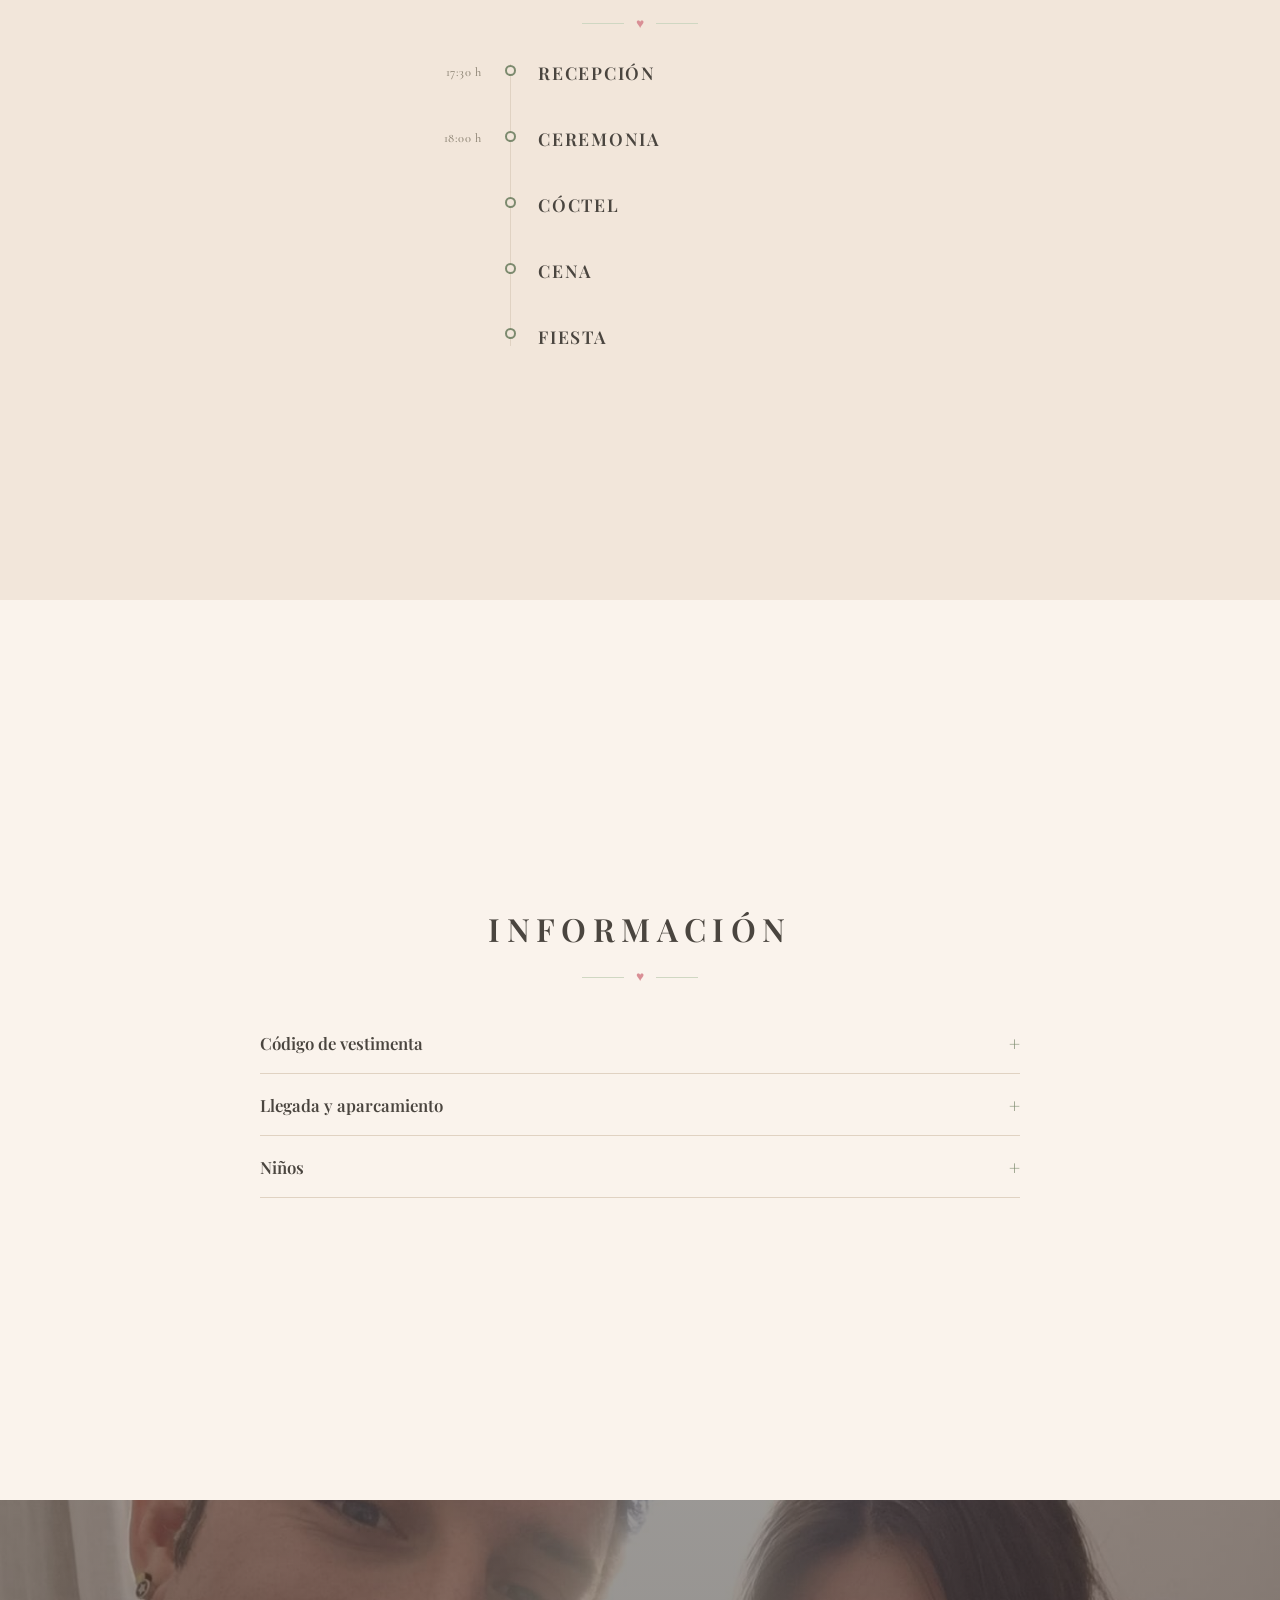
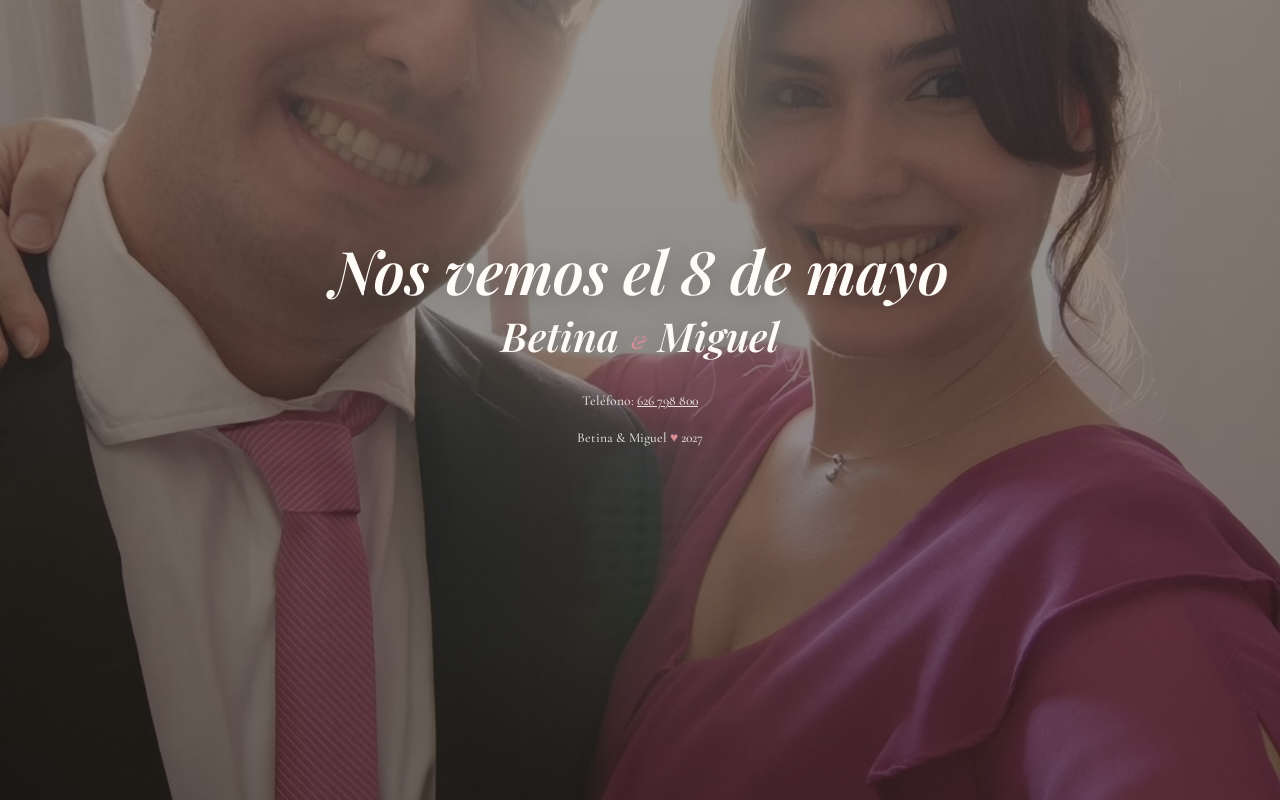
==== commit 7606714f: "feat: new photos bg" ====
--- a/index.html
+++ b/index.html
@@ -53,7 +53,7 @@
   <main class="scroll-container">
 
     <section class="hero snap-section" id="hero">
-      <!-- No background photo yet — couple will pick one; hero runs on the plain palette background until then -->
+      <div class="section-bg" style="background-image: url('assets/img/hero-bg-photo.jpg'); background-position: 85% center"></div>
       <img class="floral-corner floral-corner--tl" src="assets/img/floral-corner-placeholder.svg" alt="" loading="lazy">
       <img class="floral-corner floral-corner--br" src="assets/img/floral-corner-placeholder.svg" alt="" loading="lazy">
       <div class="hero-metadata reveal">
@@ -90,7 +90,7 @@
       <div class="section-inner reveal">
         <p class="display-xl date-big-day" data-i18n="dateBig.day">08</p>
         <p class="eyebrow date-big-month" data-i18n="dateBig.monthYear">Mayo · 2027</p>
-        <p class="caption date-big-time" data-i18n="time">18:00 h</p>
+        <p class="caption date-big-time" data-i18n="time">17:30 h</p>
         <div class="countdown-tiles" id="countdownTiles">
           <div class="tile">
             <span class="tile-value" id="cdDays">0</span>
@@ -109,6 +109,11 @@
             <span class="tile-label" data-i18n="countdownLabels.seconds">Segundos</span>
           </div>
         </div>
+        <a class="map-cta calendar-cta" id="addToCalendarBtn" data-i18n="addToCalendar"
+           href="https://calendar.google.com/calendar/render?action=TEMPLATE&amp;text=Betina+%26+Miguel&amp;dates=20270508T173000%2F20270508T230000&amp;ctz=Europe%2FMadrid&amp;details=El+8+de+mayo+de+2027+nos+daremos+el+%C2%ABs%C3%AD+quiero%C2%BB+en+Finca+Los+Rosales%2C+rodeados+de+quienes+m%C3%A1s+queremos.&amp;location=Finca+Los+Rosales%2C+Camino+de+los+Olivos%2C+28300+Aranjuez%2C+Madrid"
+           target="_blank" rel="noopener">Añadir a Google Calendar</a>
+        <a class="ics-cta" id="downloadIcsLink" data-i18n="downloadIcs"
+           href="#" download="Boda-Betina-Miguel.ics">Descargar recordatorios (1 mes, 1 semana, 1 día) →</a>
       </div>
     </section>
 
@@ -146,7 +151,7 @@
     </section>
 
     <section class="closing snap-section" id="closing">
-      <div class="section-bg" style="background-image: url('assets/img/closing-bg-placeholder.svg')"></div>
+      <div class="section-bg" style="background-image: url('assets/img/closing-bg-photo.jpg'); background-position: center 12%"></div>
       <div class="section-inner reveal">
         <p class="display-lg closing-title" data-i18n="closing.title">Nos vemos el 8 de mayo</p>
         <h2 class="couple-names couple-names--small">Betina <span class="amp">&amp;</span> Miguel</h2>
--- a/assets/css/styles.css
+++ b/assets/css/styles.css
@@ -605,6 +605,23 @@
   font-size: clamp(2rem, 5vw, 3rem);
 }
 
+.date-section .calendar-cta {
+  margin-top: var(--space-md);
+}
+
+.ics-cta {
+  display: block;
+  margin-top: 0.85rem;
+  font-size: 0.8rem;
+  color: var(--color-text-soft);
+  text-decoration: underline;
+  text-underline-offset: 3px;
+}
+
+.ics-cta:hover {
+  color: var(--color-accent);
+}
+
 /* Venue — full-bleed photo needs a dark veil + light text instead of the
    cream wash used on plain-color sections, or the photo washes out. */
 
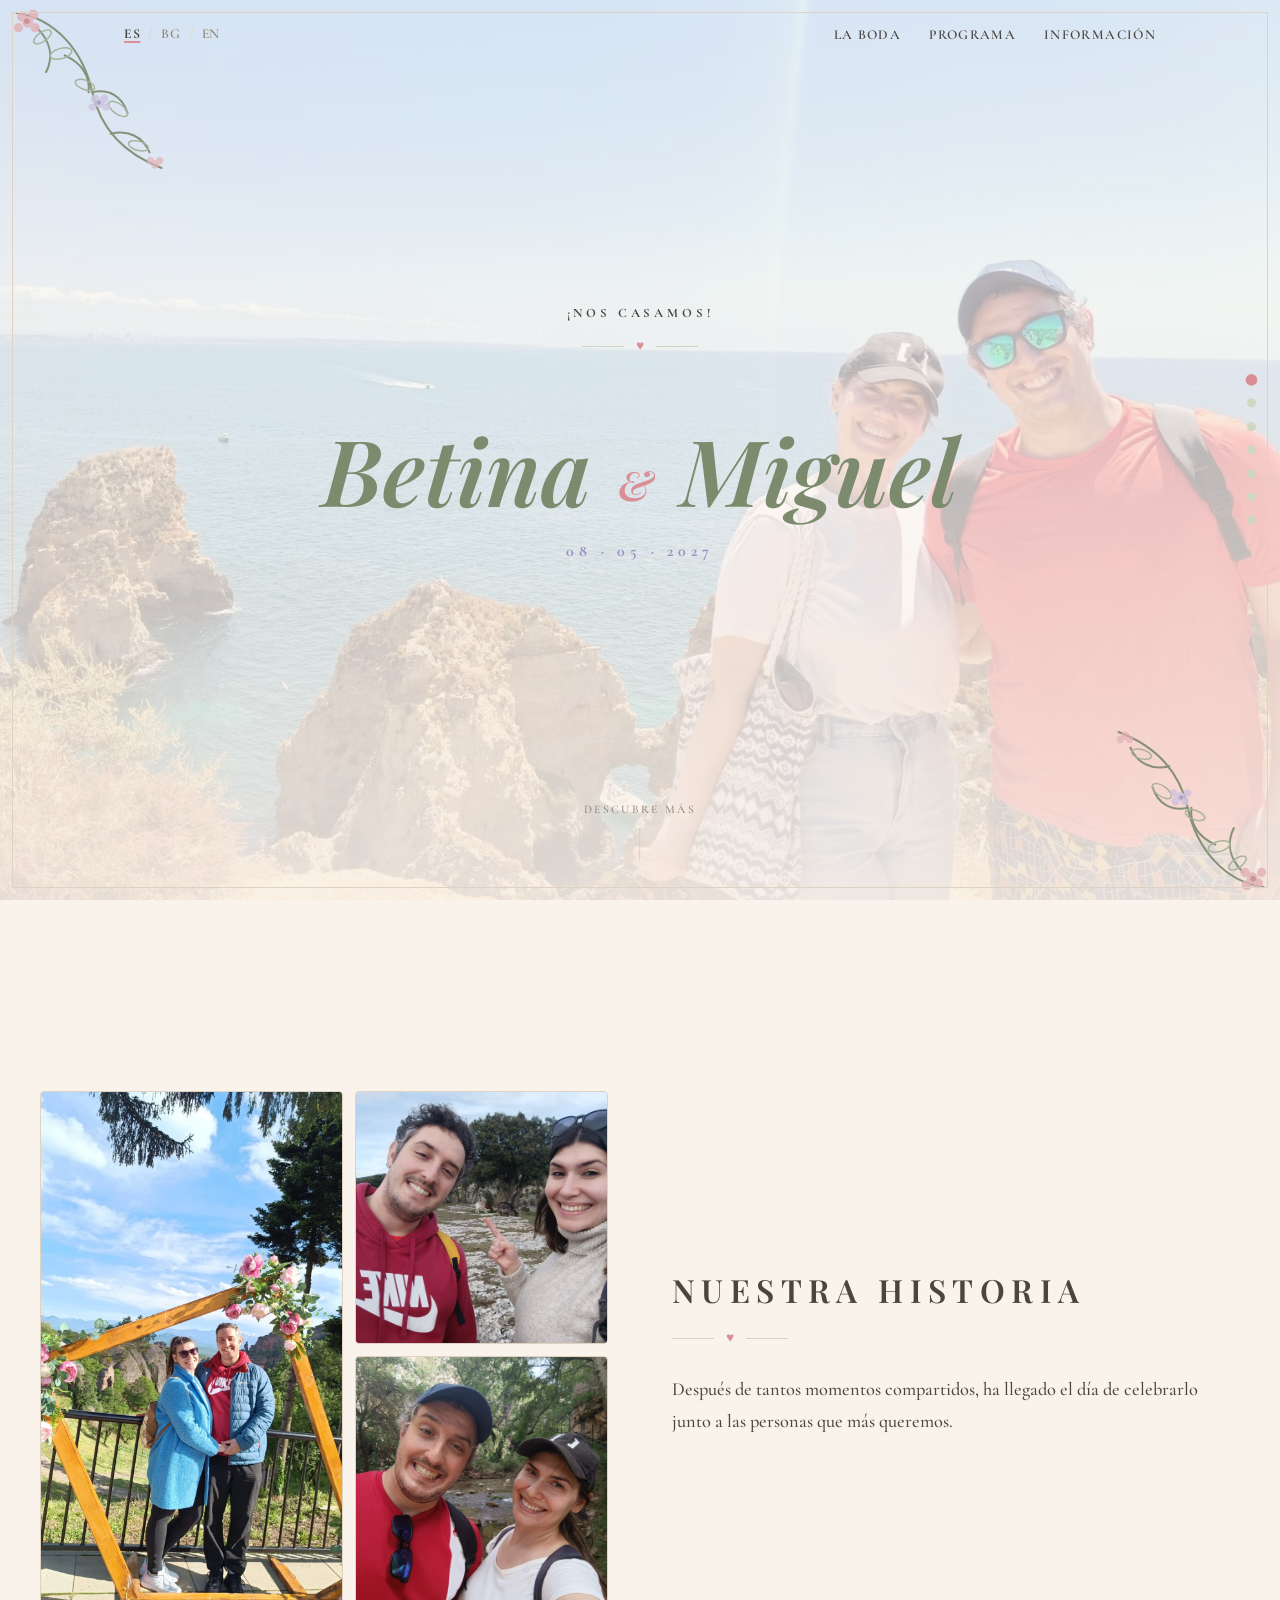
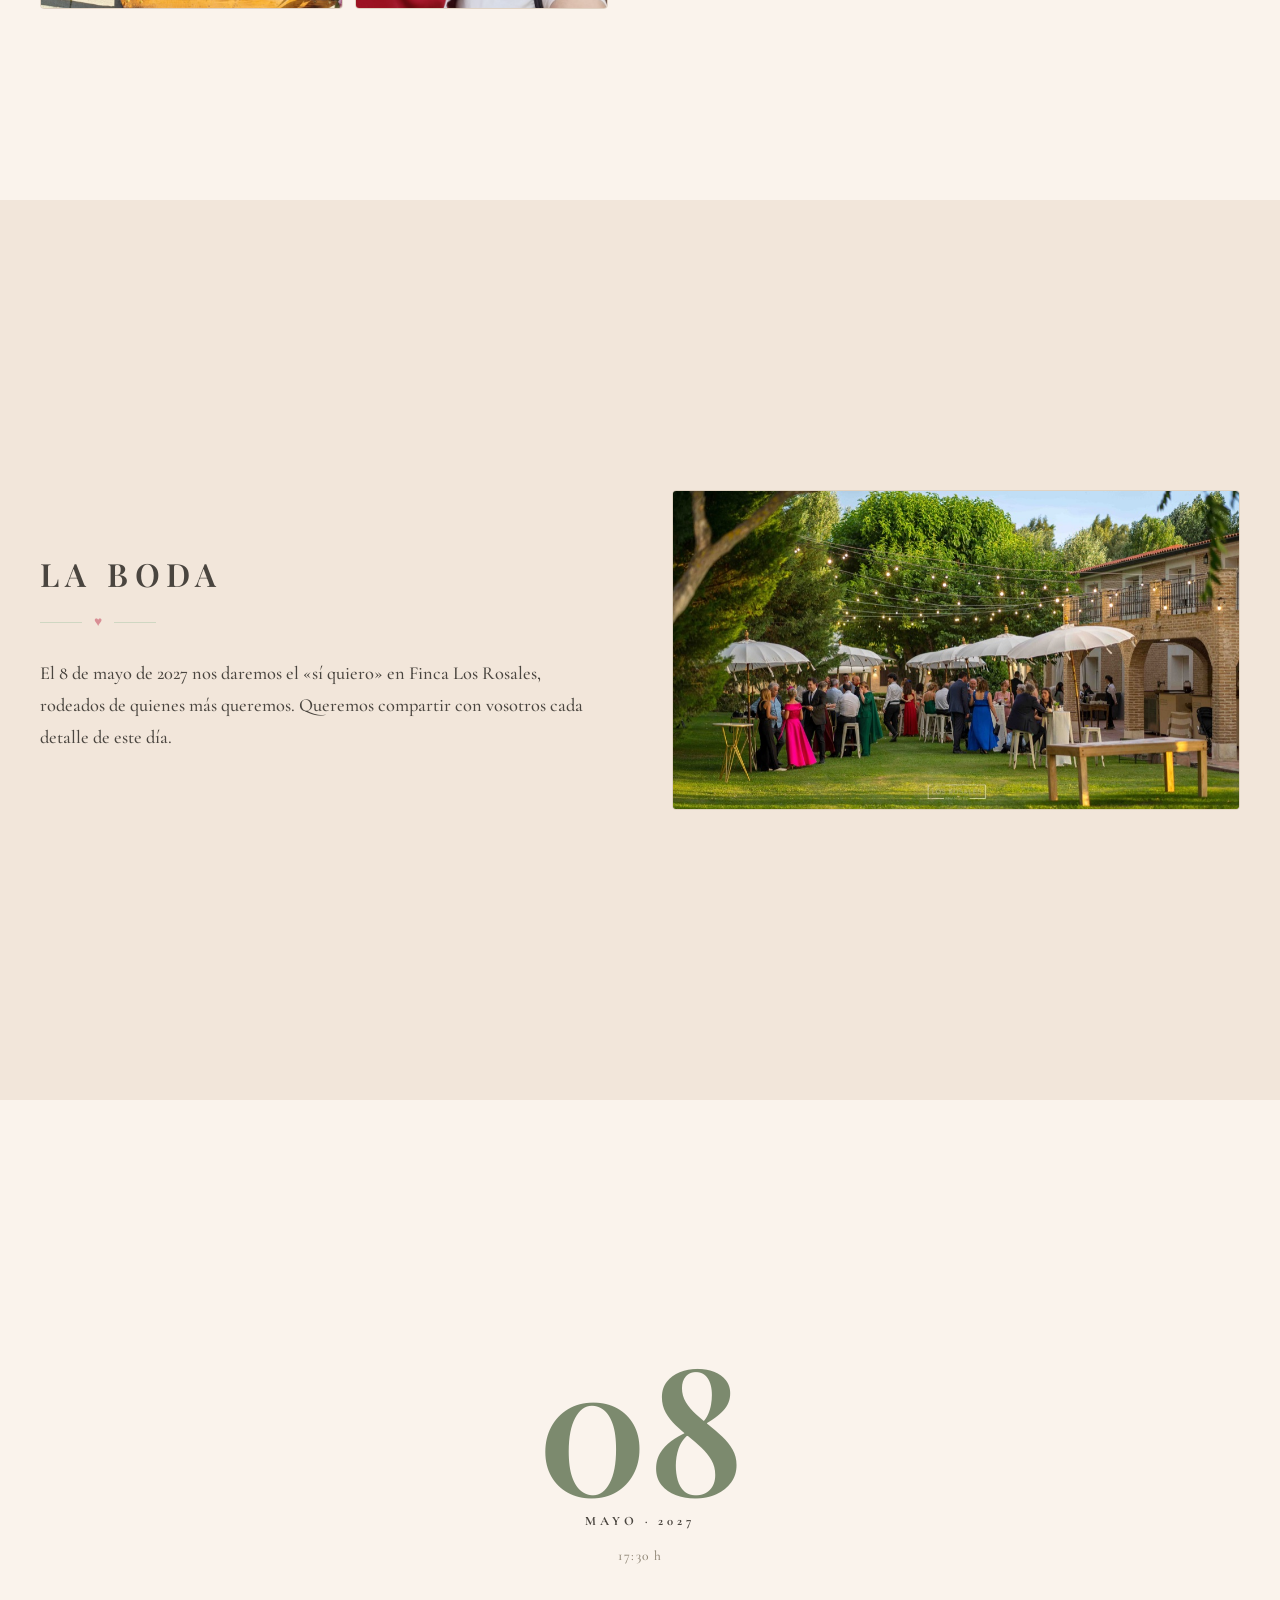
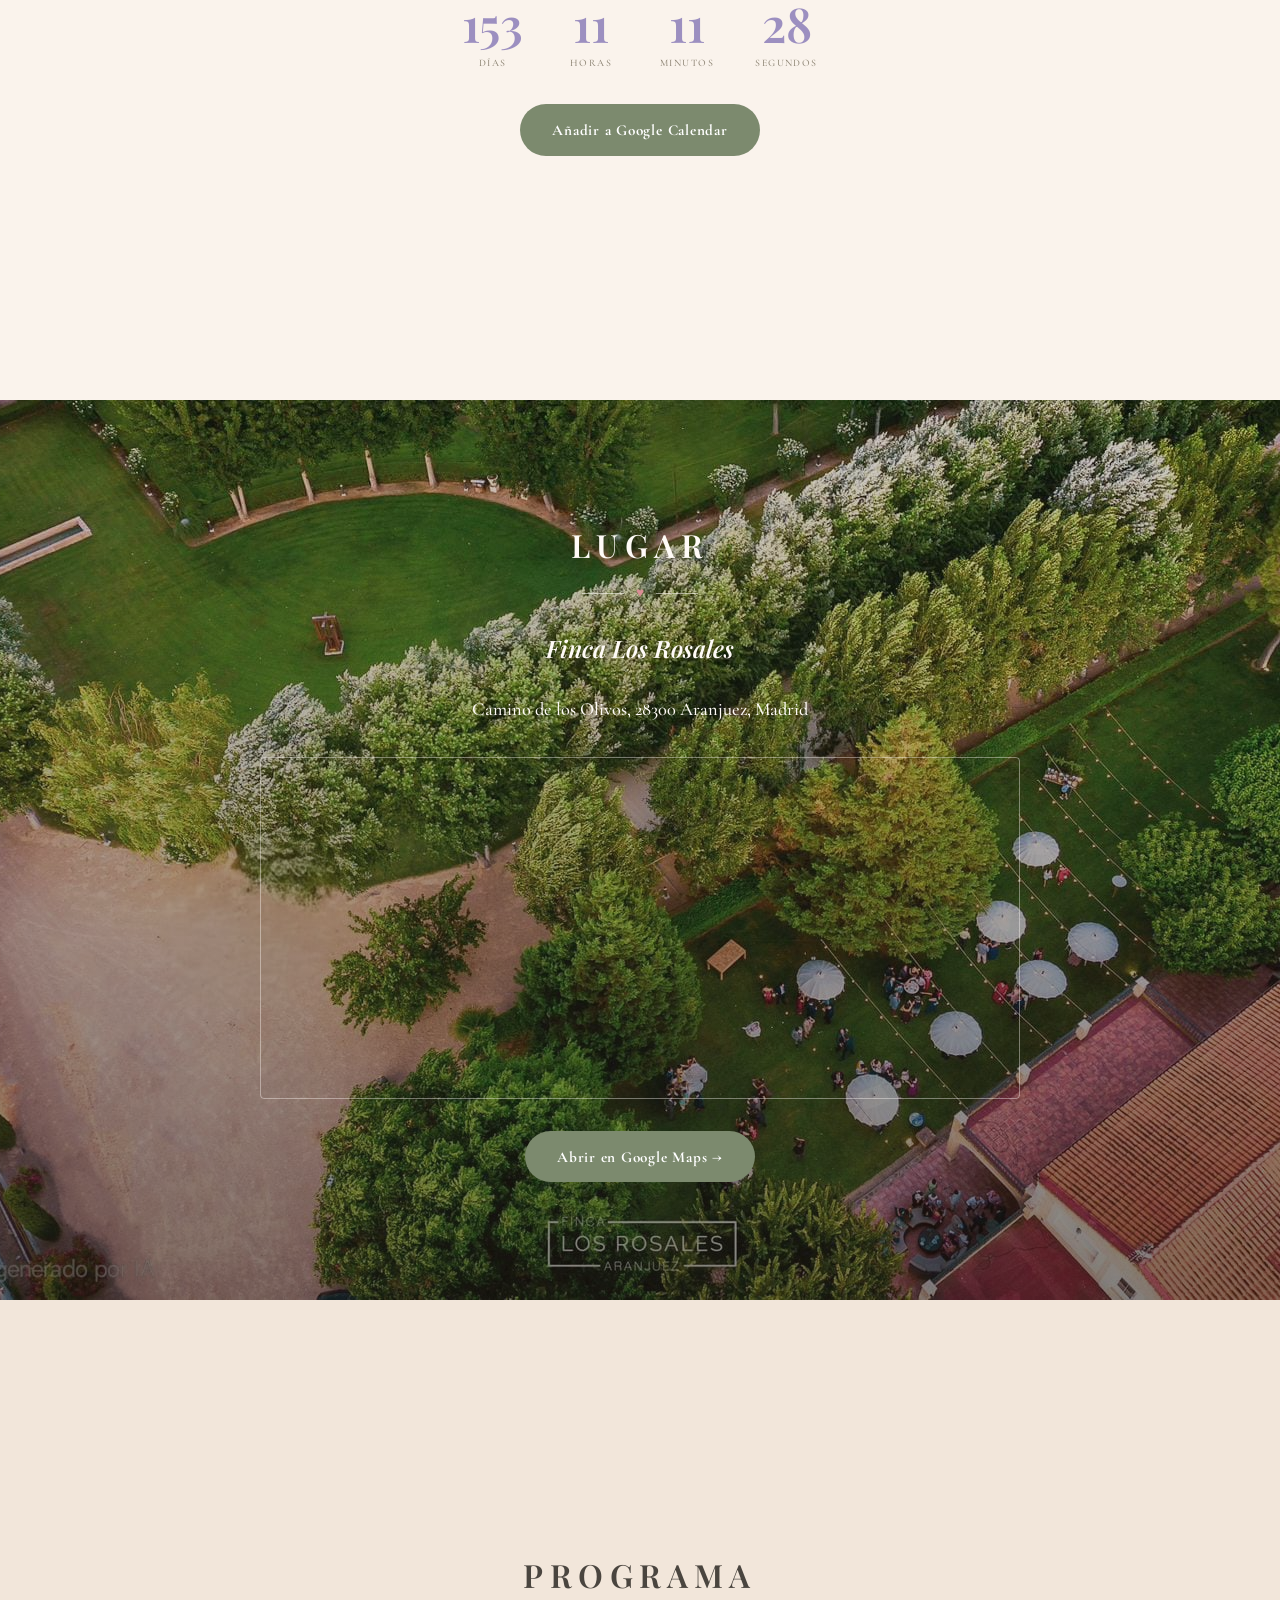
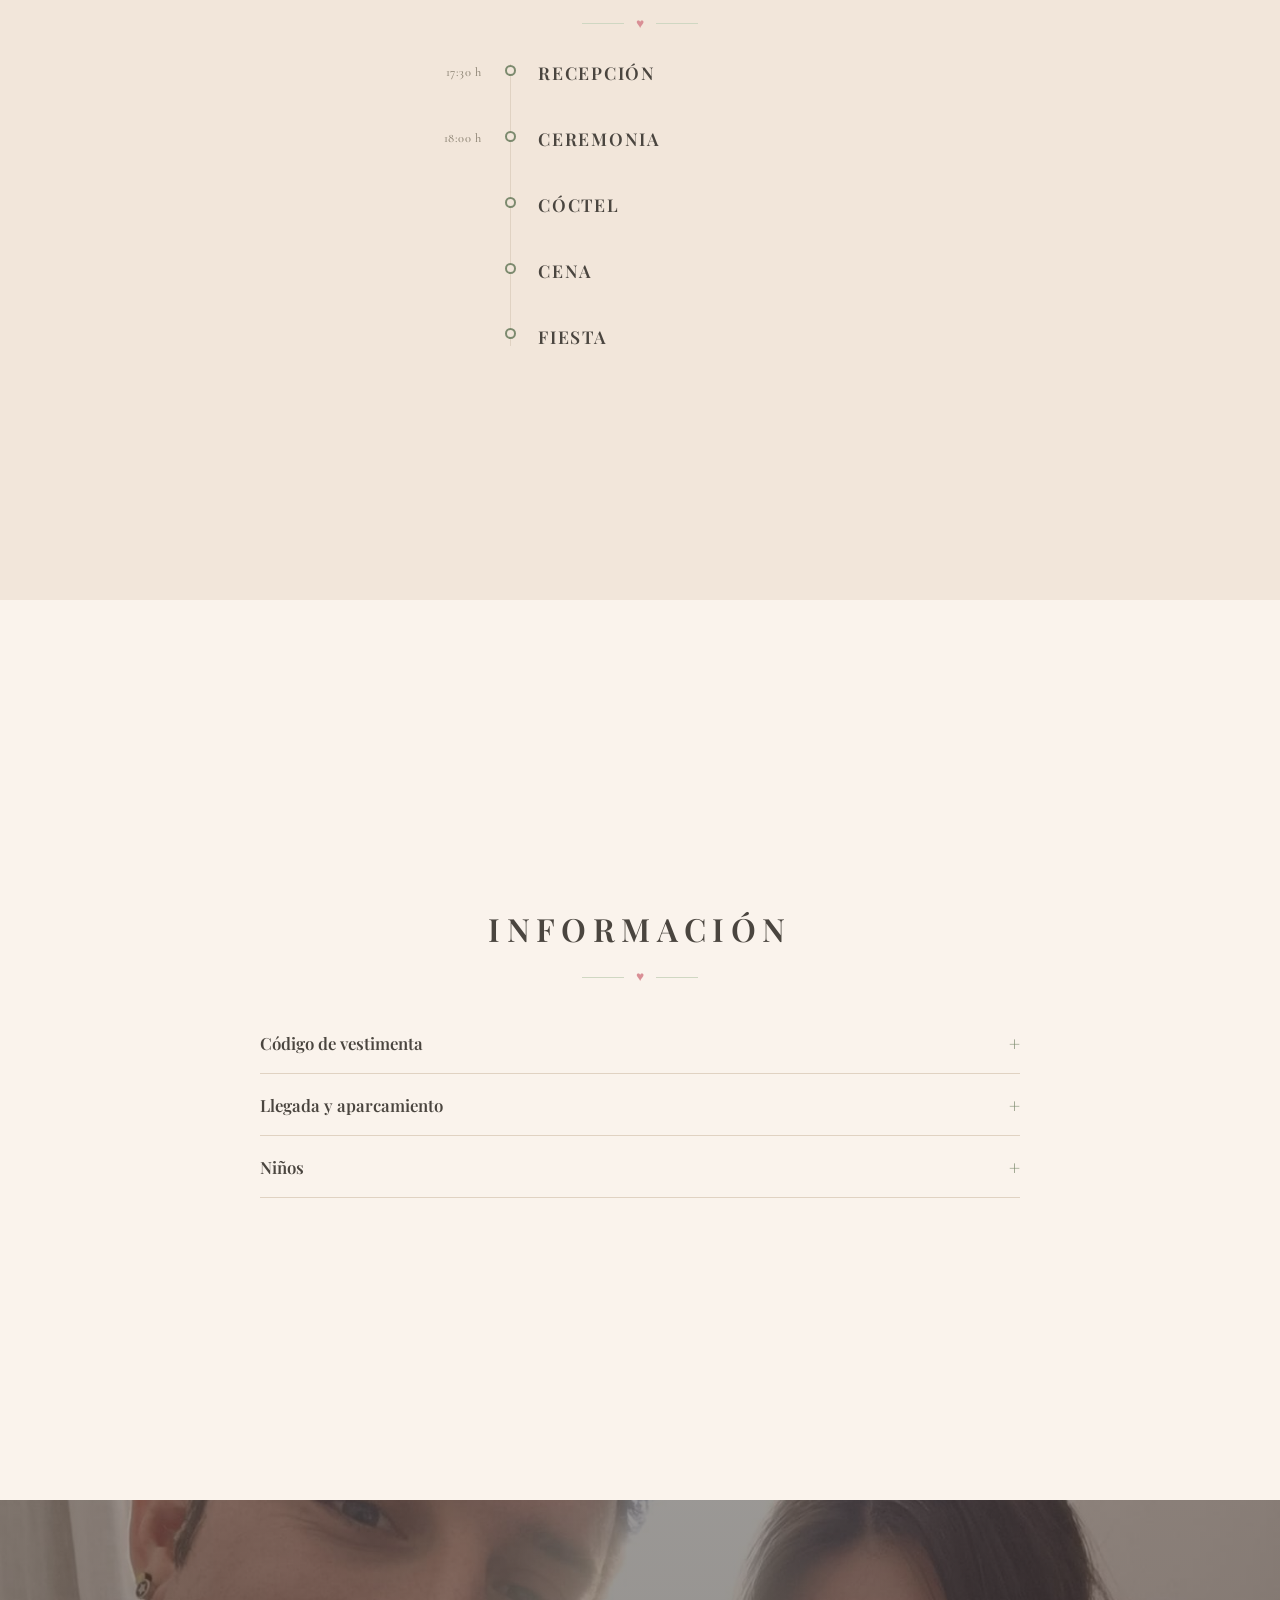
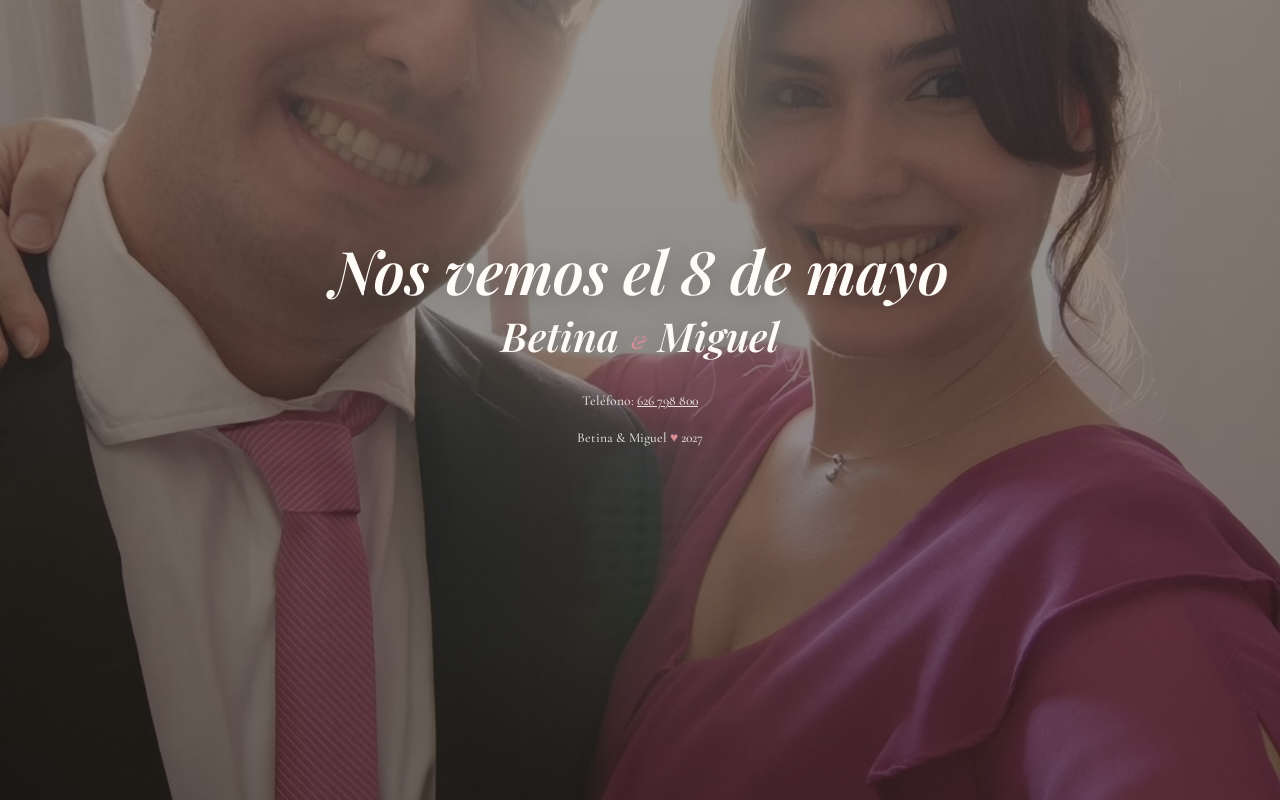
==== commit 3458daba: "update: our history section" ====
--- a/index.html
+++ b/index.html
@@ -68,10 +68,19 @@
     </section>
 
     <section class="section intro-section snap-section" id="intro">
-      <div class="section-inner reveal">
-        <p class="eyebrow" data-i18n="intro.eyebrow">Nuestra historia</p>
-        <div class="flourish"><span class="flourish-heart">♥</span></div>
-        <p class="display-md intro-text" data-i18n="intro.text">Después de tantos momentos compartidos, ha llegado el día de celebrarlo junto a las personas que más queremos.</p>
+      <div class="section-inner--wide intro-layout reveal">
+        <div class="intro-photos">
+          <img class="intro-photo intro-photo--main" src="assets/img/intro-photo-main.jpg" alt="Betina y Miguel en un mirador junto a un arco de flores" loading="lazy">
+          <div class="intro-photos-secondary">
+            <img class="intro-photo" src="assets/img/intro-photo-2.jpg" alt="Betina y Miguel de excursión en el campo" loading="lazy">
+            <img class="intro-photo" src="assets/img/intro-photo-3.jpg" alt="Betina y Miguel junto a un río en el bosque" loading="lazy">
+          </div>
+        </div>
+        <div class="intro-copy">
+          <h2 data-i18n="intro.eyebrow">Nuestra historia</h2>
+          <div class="flourish flourish--left"><span class="flourish-heart">♥</span></div>
+          <p class="body intro-text" data-i18n="intro.text">Después de tantos momentos compartidos, ha llegado el día de celebrarlo junto a las personas que más queremos.</p>
+        </div>
       </div>
     </section>
 
@@ -112,8 +121,6 @@
         <a class="map-cta calendar-cta" id="addToCalendarBtn" data-i18n="addToCalendar"
            href="https://calendar.google.com/calendar/render?action=TEMPLATE&amp;text=Betina+%26+Miguel&amp;dates=20270508T173000%2F20270508T230000&amp;ctz=Europe%2FMadrid&amp;details=El+8+de+mayo+de+2027+nos+daremos+el+%C2%ABs%C3%AD+quiero%C2%BB+en+Finca+Los+Rosales%2C+rodeados+de+quienes+m%C3%A1s+queremos.&amp;location=Finca+Los+Rosales%2C+Camino+de+los+Olivos%2C+28300+Aranjuez%2C+Madrid"
            target="_blank" rel="noopener">Añadir a Google Calendar</a>
-        <a class="ics-cta" id="downloadIcsLink" data-i18n="downloadIcs"
-           href="#" download="Boda-Betina-Miguel.ics">Descargar recordatorios (1 mes, 1 semana, 1 día) →</a>
       </div>
     </section>
 
--- a/assets/css/styles.css
+++ b/assets/css/styles.css
@@ -552,11 +552,47 @@
   margin-bottom: 0;
 }
 
-/* Intro — typographic pause, no photo */
-
-.intro-text {
-  max-width: 32rem;
-  margin: 0 auto;
+/* Intro — photo collage on the left, story text on the right */
+
+.intro-layout {
+  display: grid;
+  grid-template-columns: 1fr 1fr;
+  gap: var(--space-lg);
+  align-items: center;
+  text-align: left;
+}
+
+.intro-copy .flourish {
+  margin-left: 0;
+}
+
+.intro-photos {
+  display: grid;
+  grid-template-columns: 1.2fr 1fr;
+  gap: 0.75rem;
+}
+
+.intro-photos-secondary {
+  display: grid;
+  grid-template-rows: 1fr 1fr;
+  gap: 0.75rem;
+}
+
+.intro-photo {
+  display: block;
+  width: 100%;
+  height: 100%;
+  object-fit: cover;
+  border-radius: 4px;
+  border: 1px solid var(--color-border);
+}
+
+.intro-photo--main {
+  aspect-ratio: 3 / 4;
+}
+
+.intro-photos-secondary .intro-photo {
+  aspect-ratio: 1 / 1;
 }
 
 /* Wedding — asymmetric text/photo layout */
@@ -607,19 +643,6 @@
 
 .date-section .calendar-cta {
   margin-top: var(--space-md);
-}
-
-.ics-cta {
-  display: block;
-  margin-top: 0.85rem;
-  font-size: 0.8rem;
-  color: var(--color-text-soft);
-  text-decoration: underline;
-  text-underline-offset: 3px;
-}
-
-.ics-cta:hover {
-  color: var(--color-accent);
 }
 
 /* Venue — full-bleed photo needs a dark veil + light text instead of the
@@ -842,6 +865,14 @@
   min-height: calc(100vh - var(--header-h));
 }
 
+.rsvp-section .section-bg {
+  /* The form can grow taller than the viewport (guest cards, notes, etc.),
+     and .section-bg stretches to match that box. Fixing the background to
+     the viewport keeps the cover-crop (and background-position) stable
+     instead of it re-stretching — and re-hiding faces — as the form grows. */
+  background-attachment: fixed;
+}
+
 .rsvp-deadline {
   color: var(--color-text-soft);
   margin-bottom: 2rem;
@@ -1079,6 +1110,28 @@
 /* Responsive tweaks */
 
 @media (max-width: 900px) {
+  .intro-layout {
+    grid-template-columns: 1fr;
+    text-align: center;
+  }
+
+  .intro-copy .flourish {
+    justify-content: center;
+  }
+
+  .intro-photos {
+    grid-template-columns: 1fr;
+  }
+
+  .intro-photos-secondary {
+    grid-template-columns: 1fr 1fr;
+    grid-template-rows: none;
+  }
+
+  .intro-photo--main {
+    aspect-ratio: 16 / 10;
+  }
+
   .wedding-layout {
     grid-template-columns: 1fr;
     text-align: center;
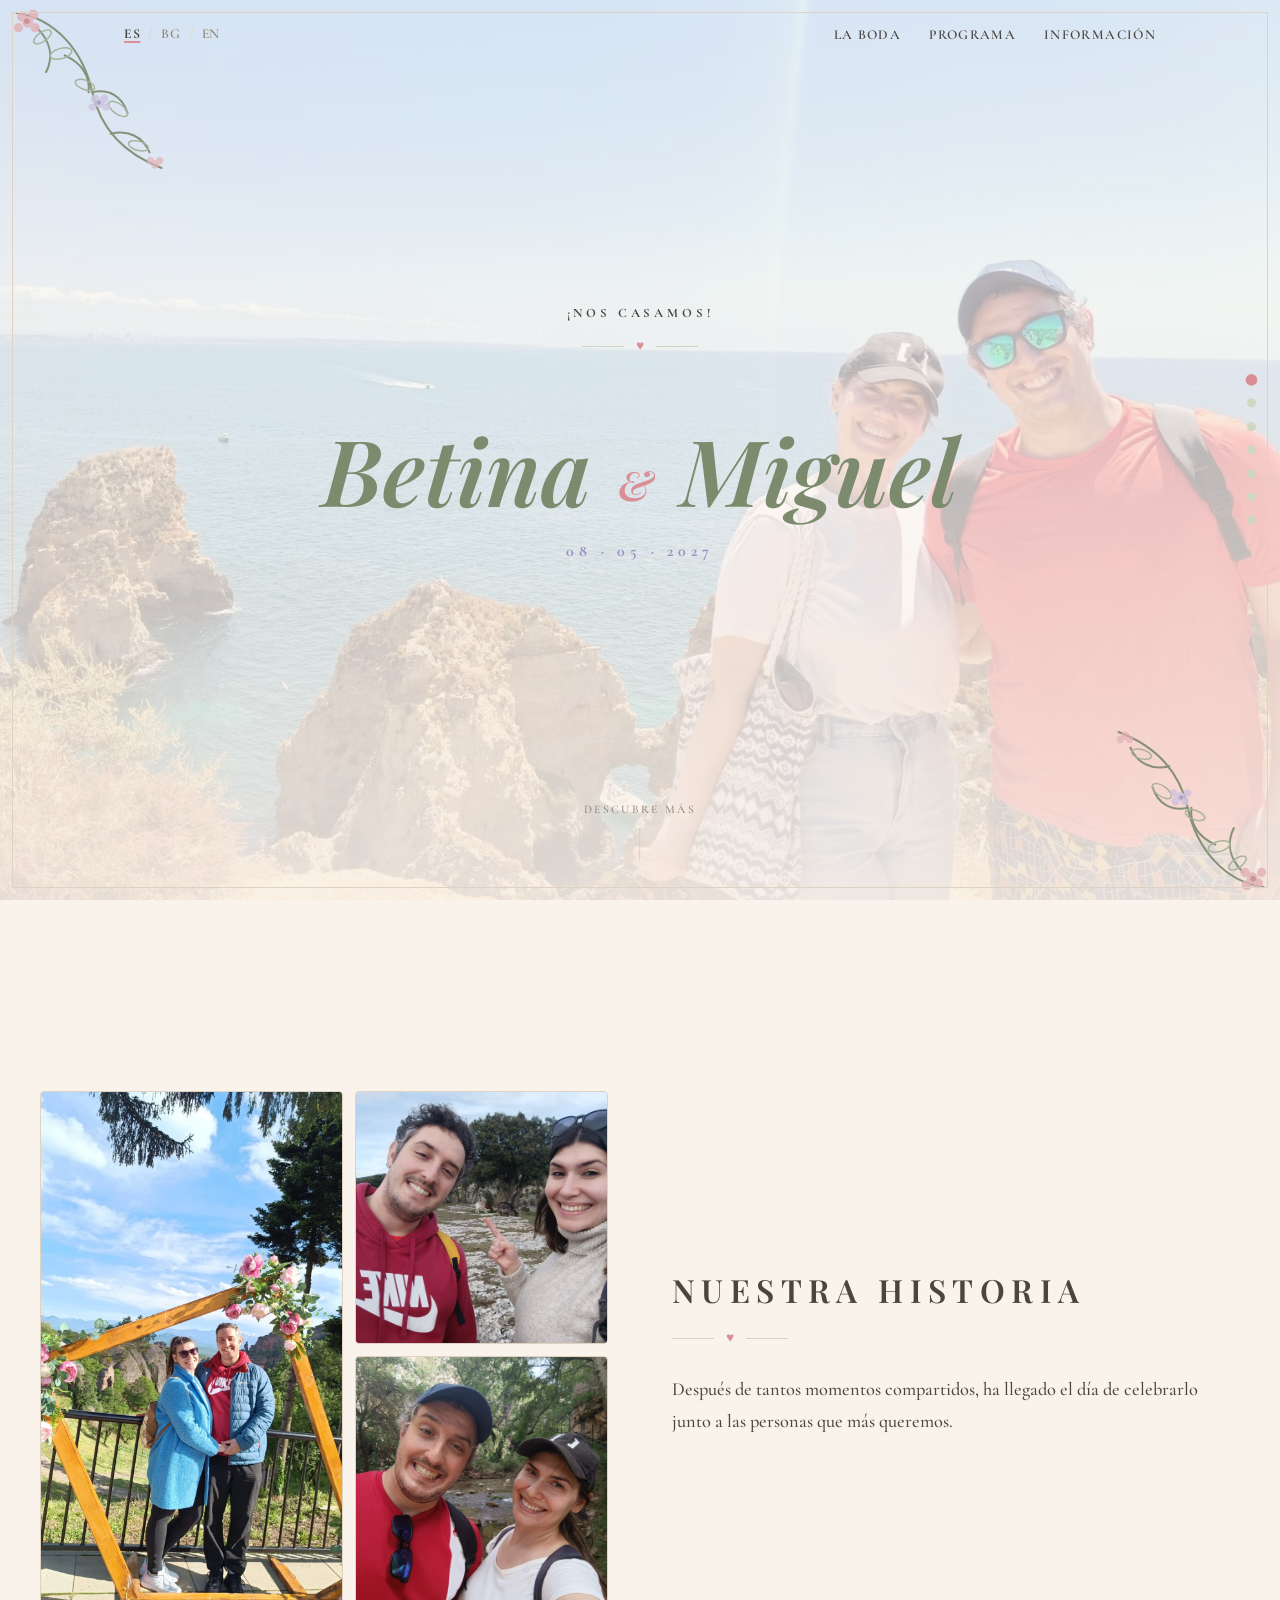
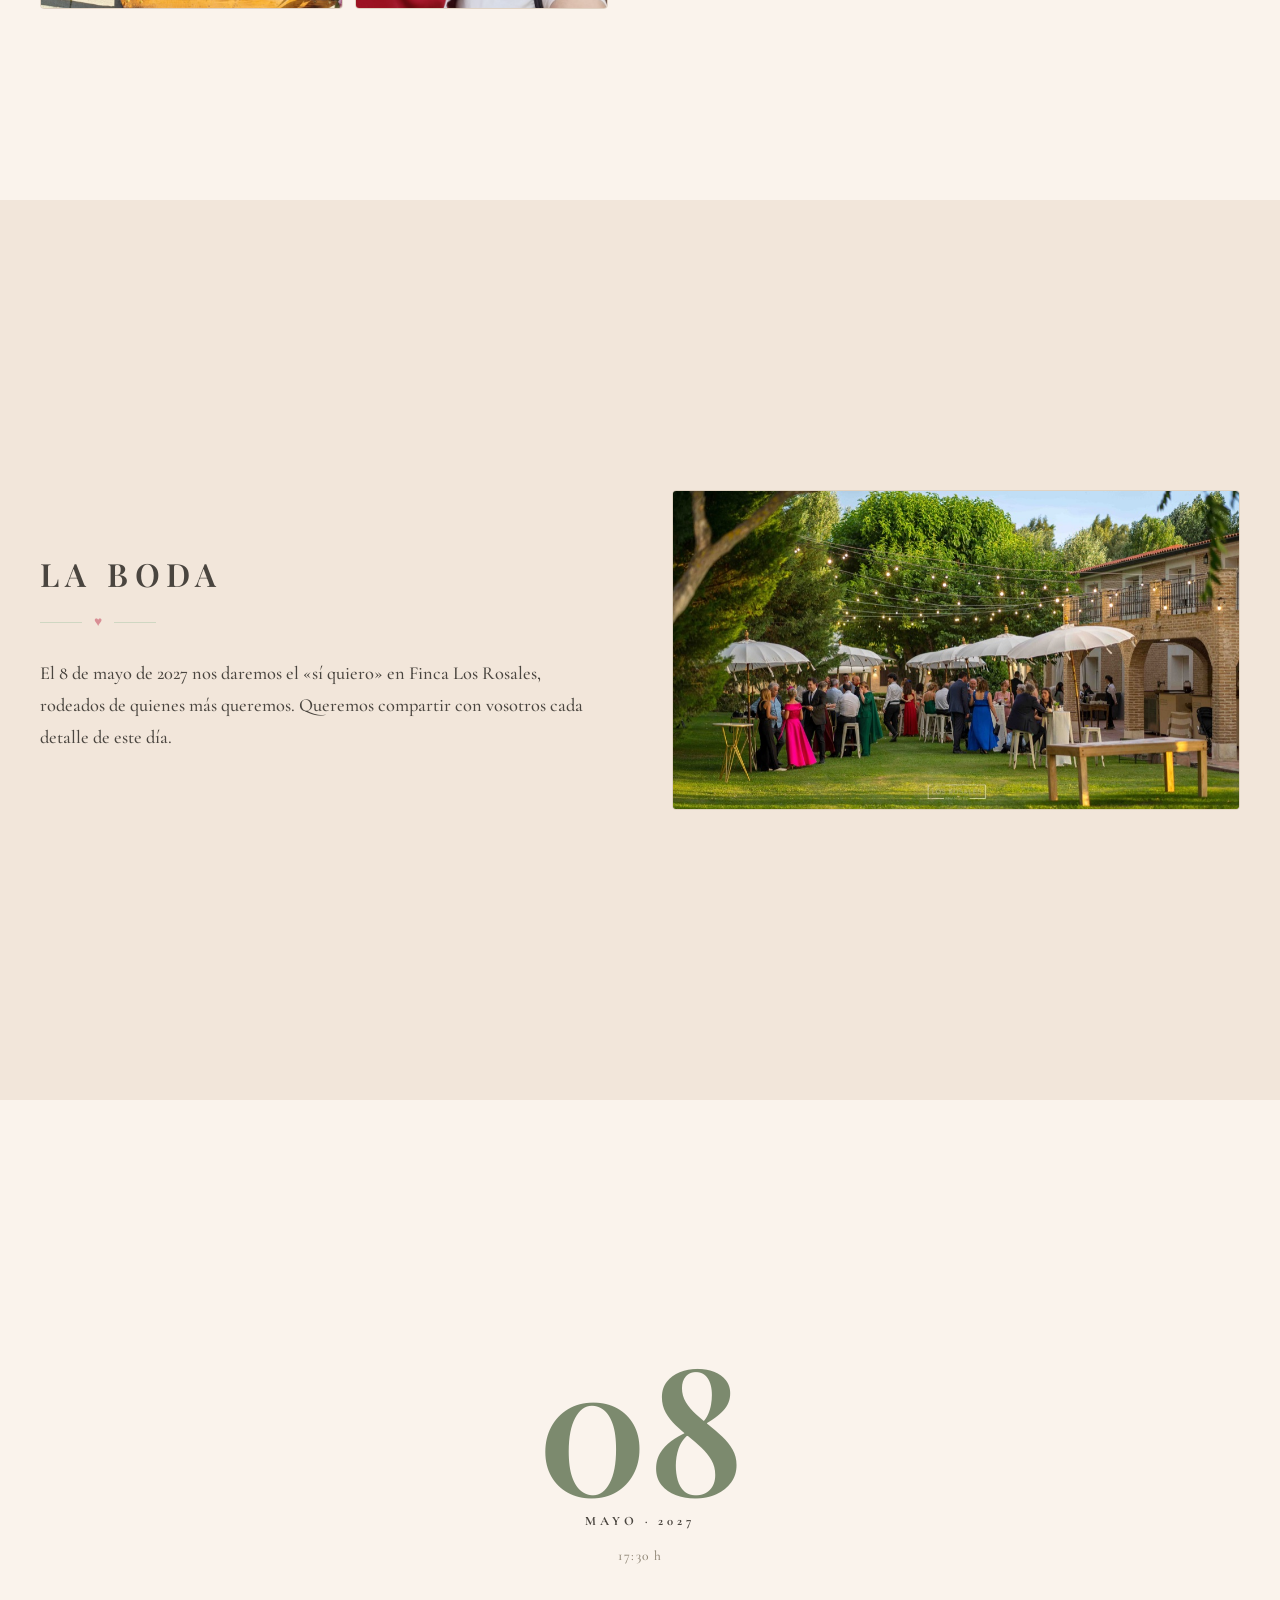
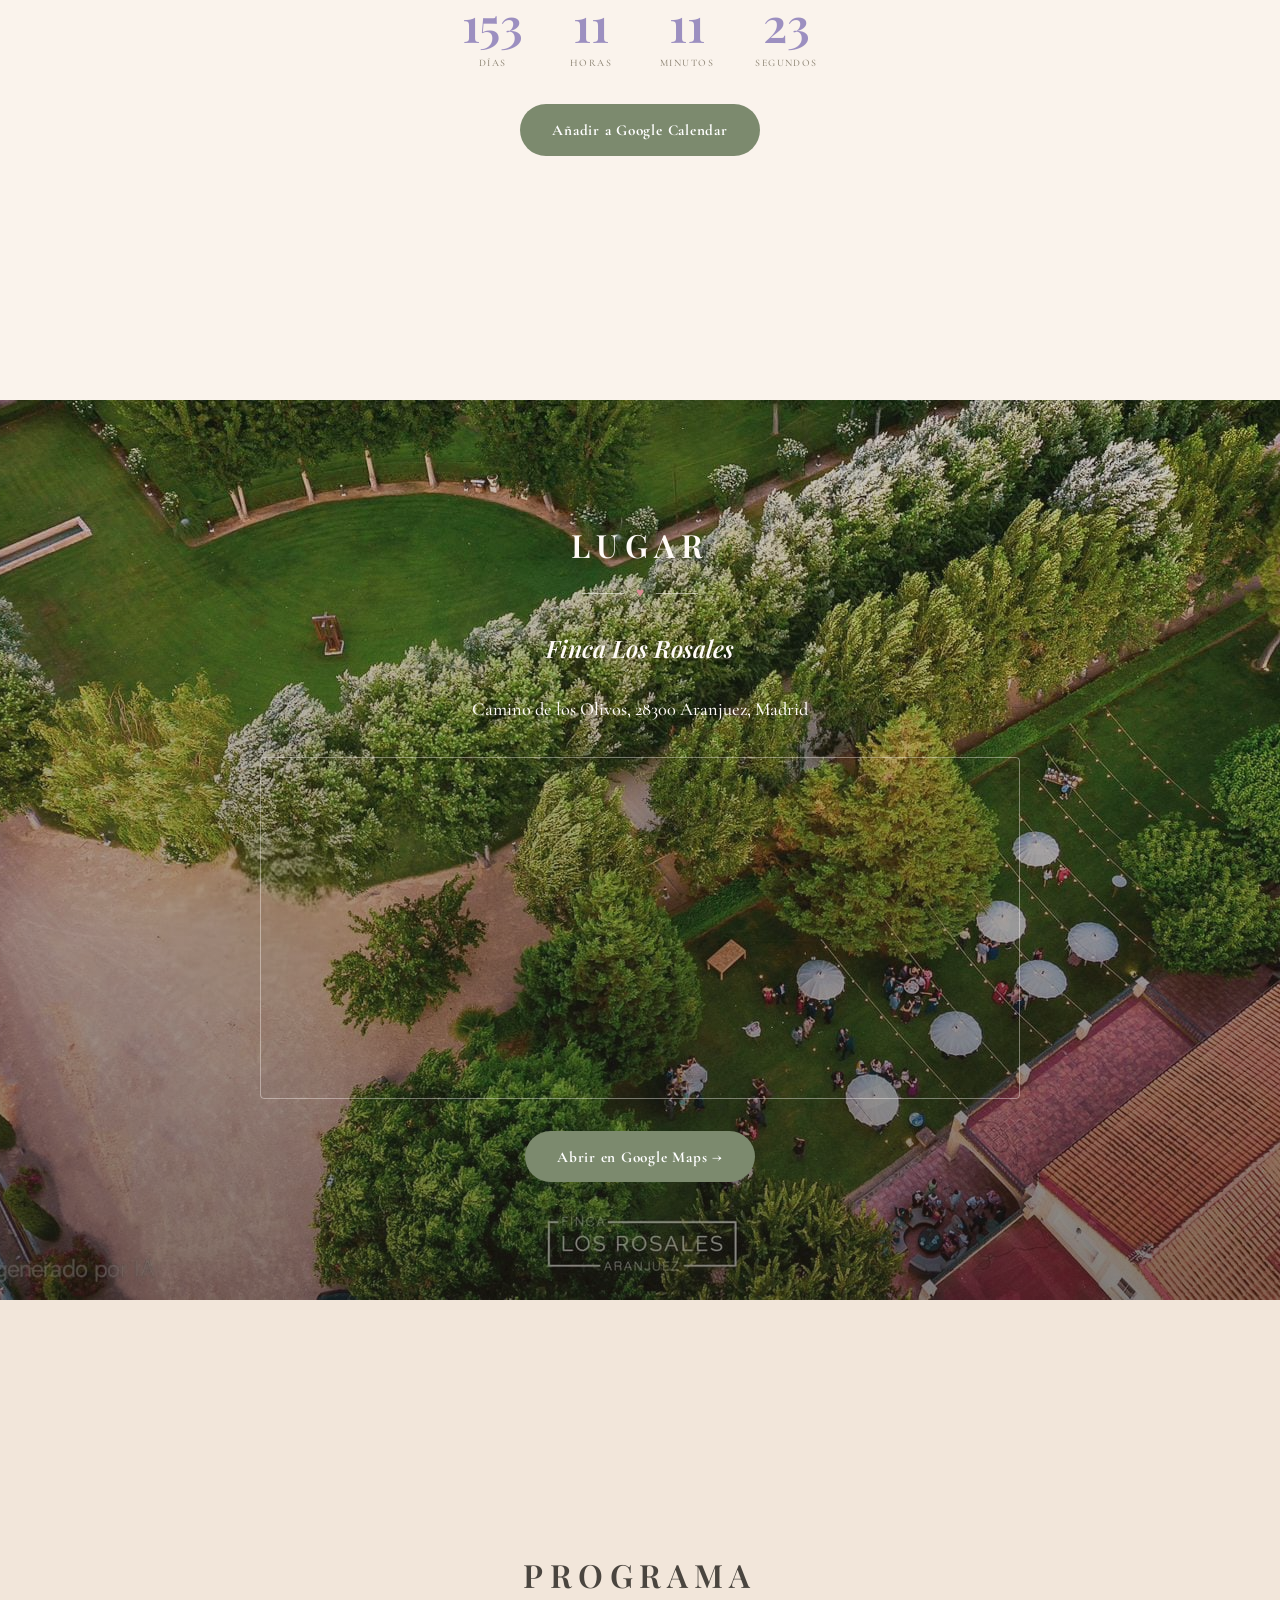
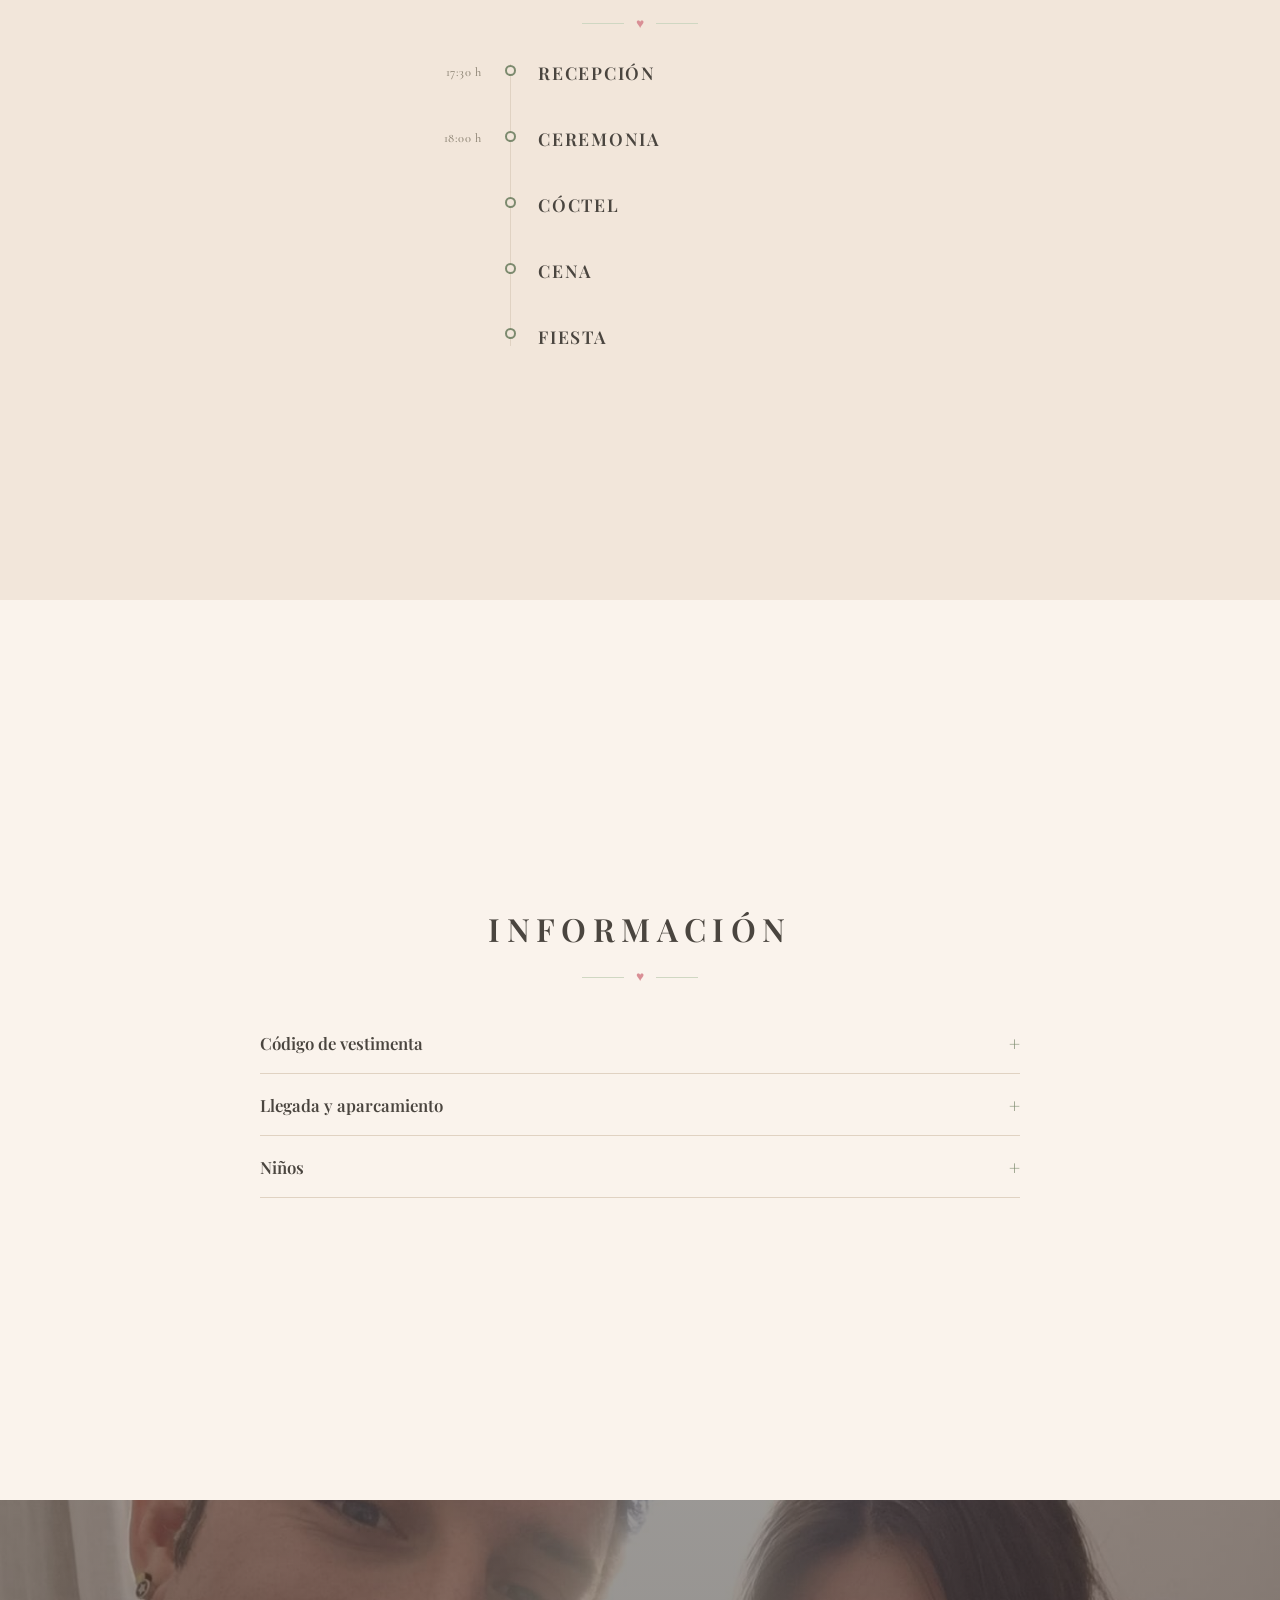
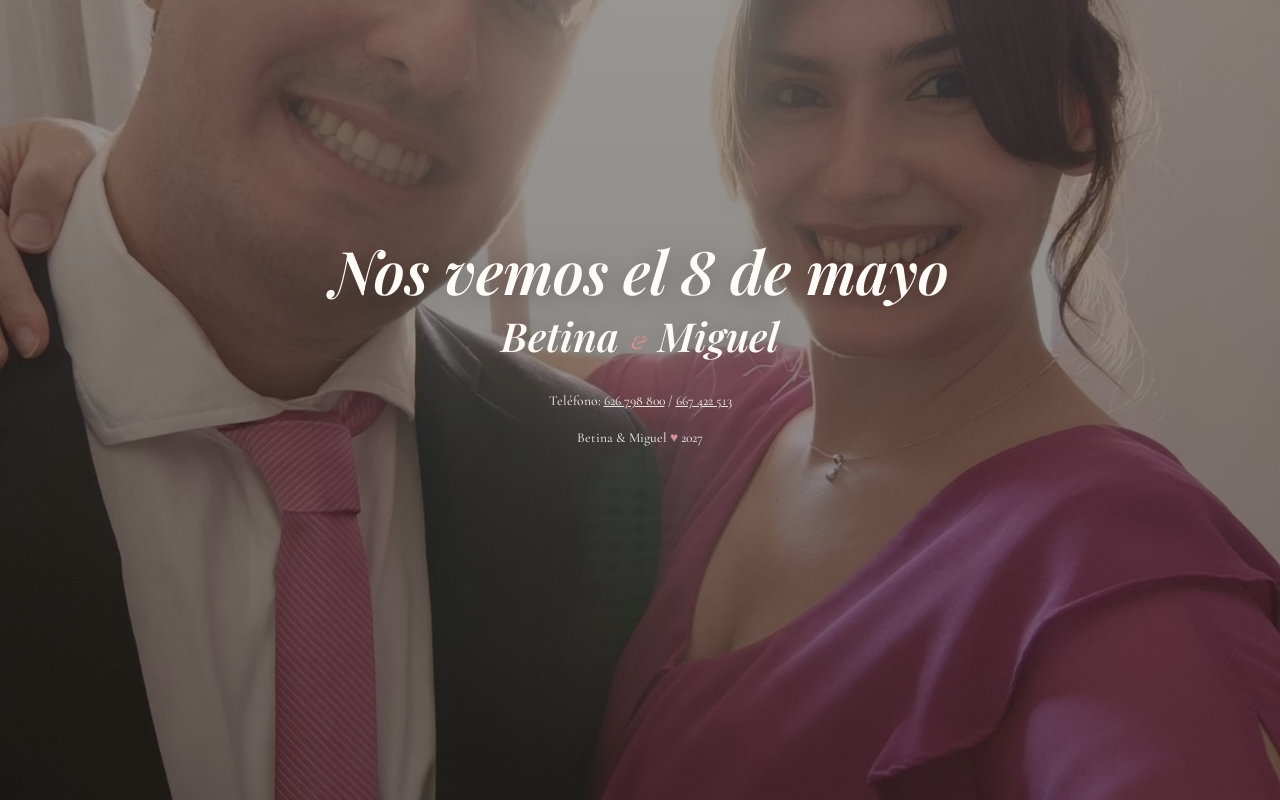
==== commit 259d42c3: "feat: include b number:" ====
--- a/index.html
+++ b/index.html
@@ -163,7 +163,7 @@
         <p class="display-lg closing-title" data-i18n="closing.title">Nos vemos el 8 de mayo</p>
         <h2 class="couple-names couple-names--small">Betina <span class="amp">&amp;</span> Miguel</h2>
         <footer class="site-footer">
-          <p><span data-i18n="contactPhoneLabel">Teléfono</span>: <a href="tel:+34626798800">626 798 800</a></p>
+          <p><span data-i18n="contactPhoneLabel">Teléfono</span>: <a href="tel:+34626798800">626 798 800</a> / <a href="tel:+34667422513">667 422 513</a></p>
           <p>Betina &amp; Miguel <span class="tiny-heart">♥</span> 2027</p>
         </footer>
       </div>
--- a/assets/css/styles.css
+++ b/assets/css/styles.css
@@ -884,6 +884,22 @@
   color: var(--color-text-soft);
 }
 
+.spinner {
+  width: 2rem;
+  height: 2rem;
+  margin: 0 auto 1rem;
+  border: 3px solid color-mix(in srgb, var(--color-accent) 25%, transparent);
+  border-top-color: var(--color-accent);
+  border-radius: 50%;
+  animation: spin 0.8s linear infinite;
+}
+
+@keyframes spin {
+  to {
+    transform: rotate(360deg);
+  }
+}
+
 .rsvp-state h3 {
   margin-bottom: 0.75rem;
   color: var(--color-ink);
@@ -896,7 +912,7 @@
   text-align: center;
 }
 
-#rsvpForm {
+#rsvpForm:not([hidden]) {
   max-width: 460px;
   margin: 0 auto;
   text-align: left;
@@ -953,39 +969,45 @@
   background: transparent;
 }
 
-.remove-guest-btn {
+.guest-discard-btn {
   flex-shrink: 0;
-  width: 26px;
-  height: 26px;
+  width: 1.75rem;
+  height: 1.75rem;
+  line-height: 1;
+  border: 1px solid var(--color-border);
   border-radius: 50%;
-  border: 1px solid var(--color-border);
   background: var(--color-surface);
   color: var(--color-text-soft);
-  line-height: 1;
-  font-size: 1rem;
+  font-size: 1.1rem;
+  display: flex;
+  align-items: center;
+  justify-content: center;
   cursor: pointer;
 }
 
-.remove-guest-btn:hover {
+.guest-discard-btn:hover,
+.guest-discard-btn:focus-visible {
+  border-color: var(--color-blush);
   color: var(--color-blush);
-  border-color: var(--color-blush);
 }
 
 .add-guest-btn {
-  align-self: flex-start;
-  background: none;
-  border: 1px dashed var(--color-accent-soft);
+  align-self: center;
+  background: transparent;
   color: var(--color-accent);
-  padding: 0.6rem 1.25rem;
+  border: 1px solid var(--color-accent);
+  padding: 0.6rem 1.5rem;
   border-radius: 999px;
+  font-size: 0.95rem;
+  cursor: pointer;
   font-family: var(--font-body);
   font-weight: 700;
-  font-size: 0.85rem;
-  cursor: pointer;
-}
-
-.add-guest-btn:hover {
-  background: var(--color-bg-alt);
+}
+
+.add-guest-btn:hover,
+.add-guest-btn:focus-visible {
+  background: var(--color-accent);
+  color: #fff;
 }
 
 .form-field {
@@ -1073,7 +1095,7 @@
 }
 
 .submit-btn {
-  align-self: flex-start;
+  align-self: center;
   background: var(--color-accent);
   color: #fff;
   border: none;
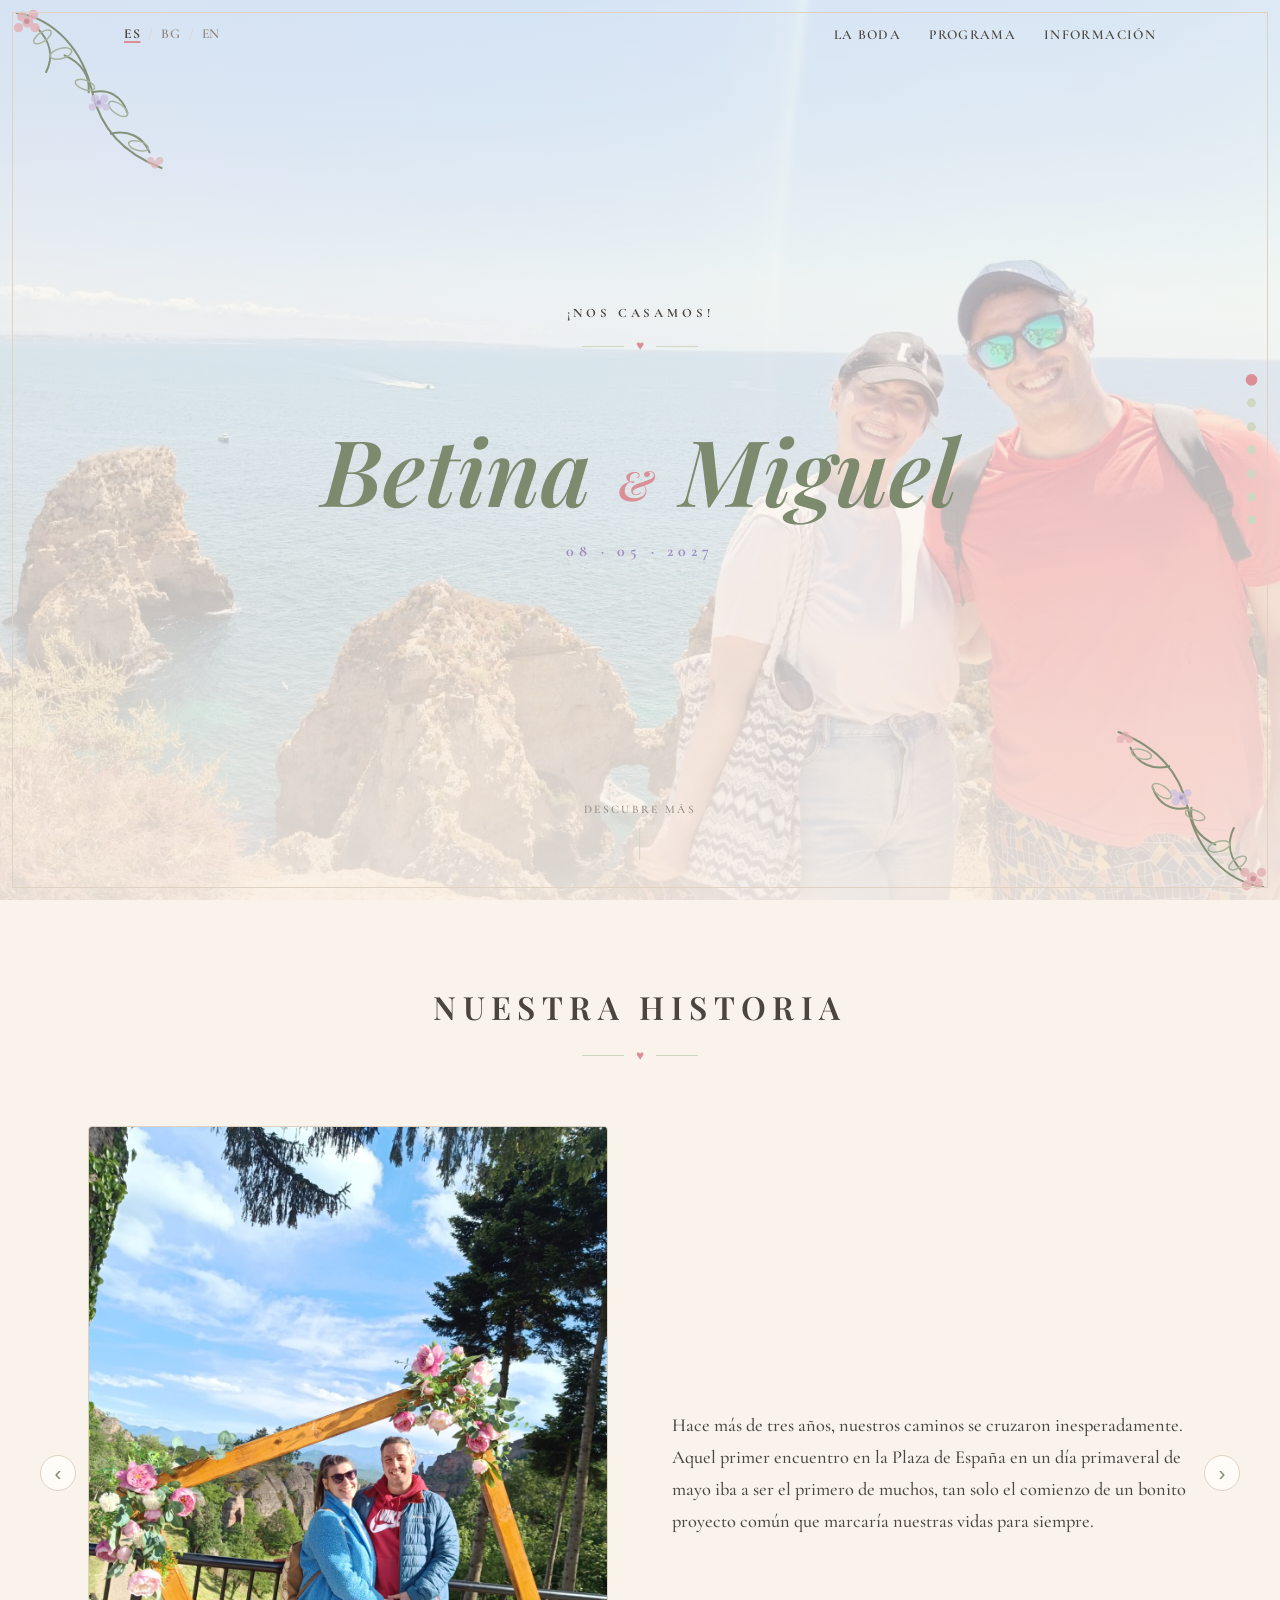
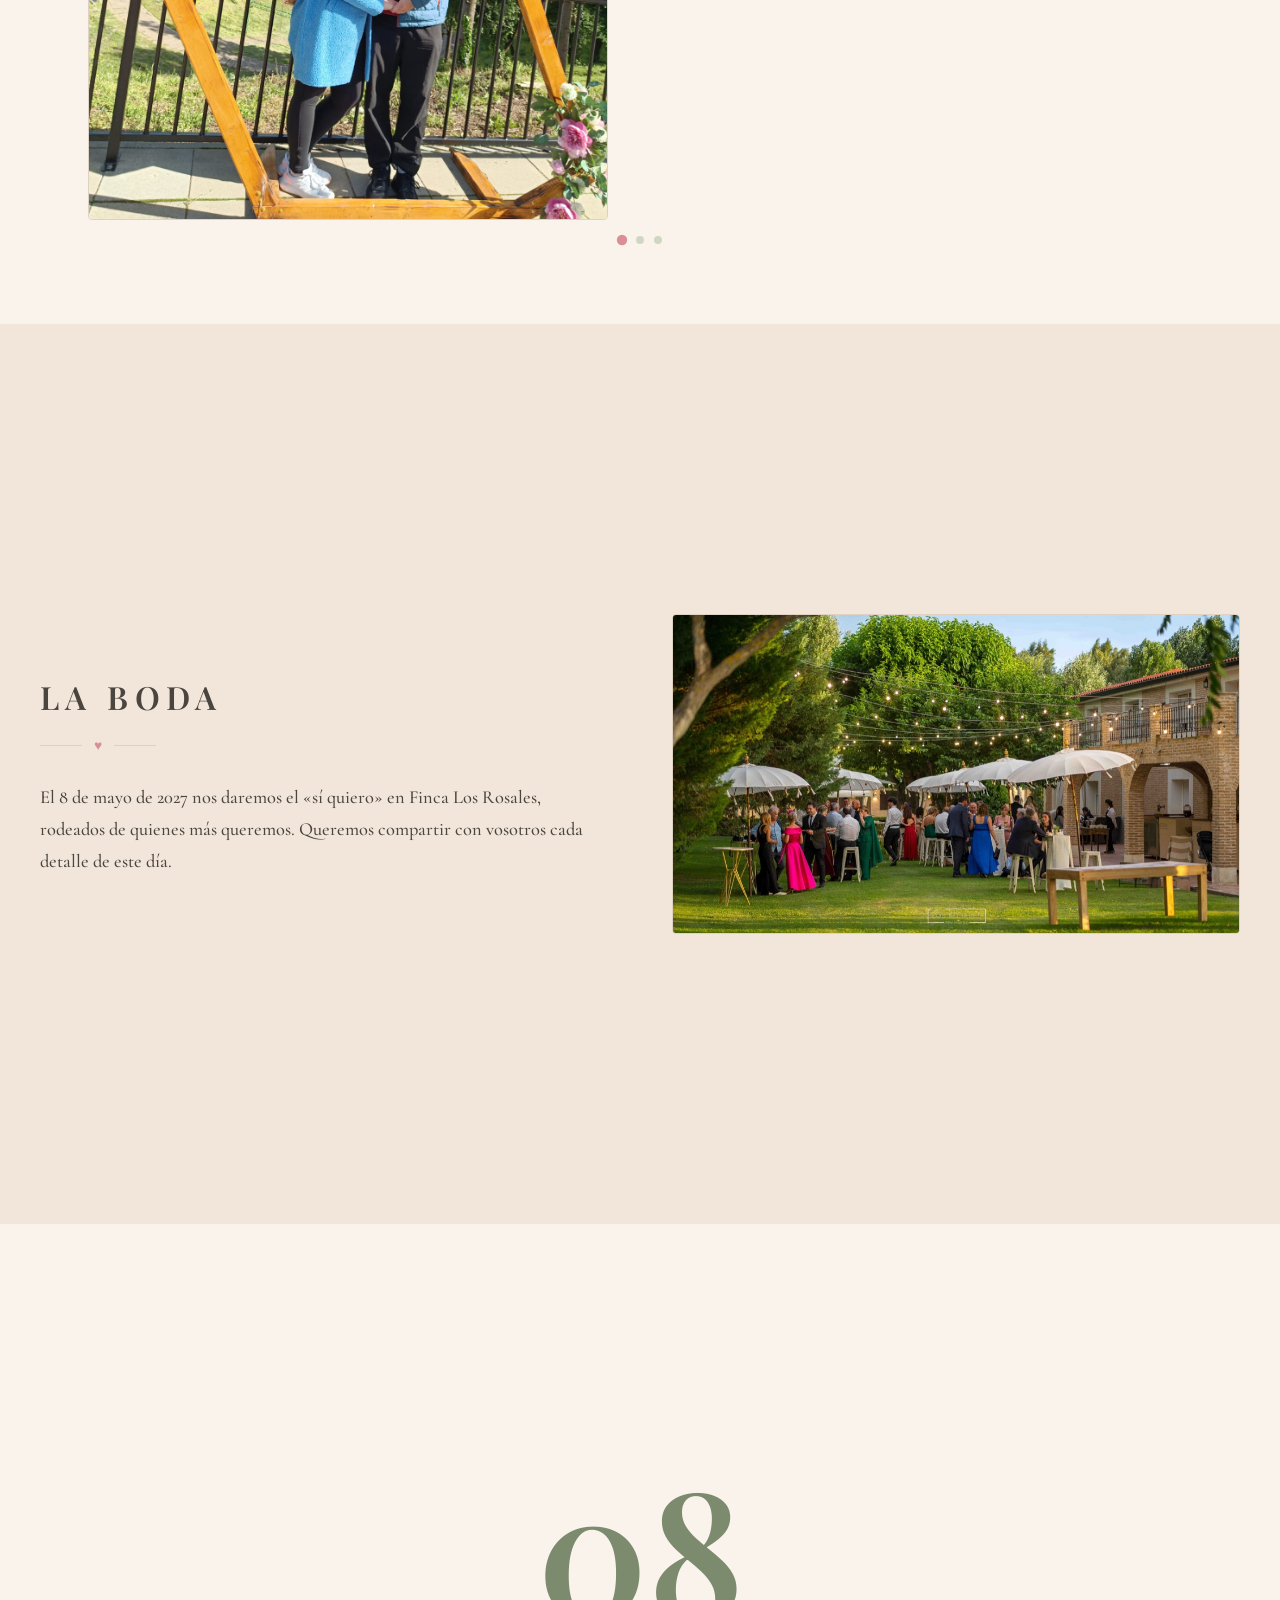
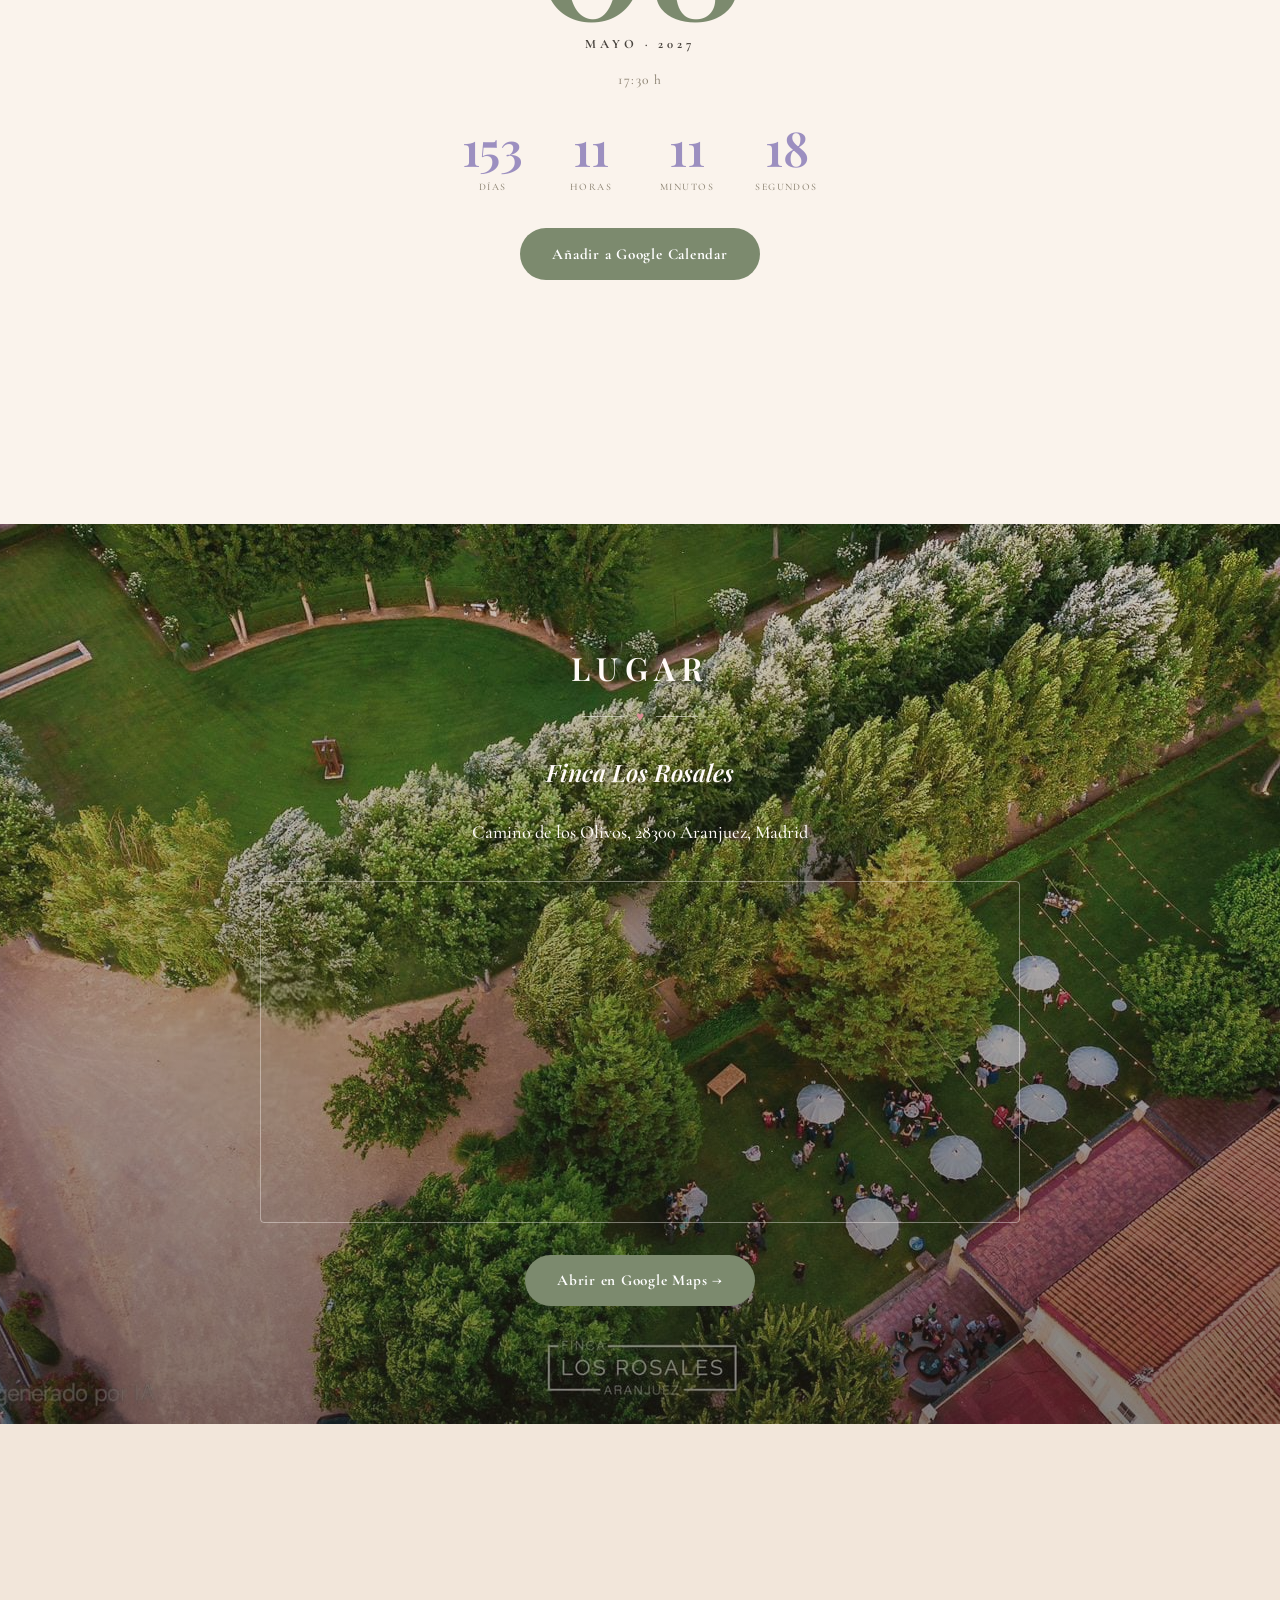
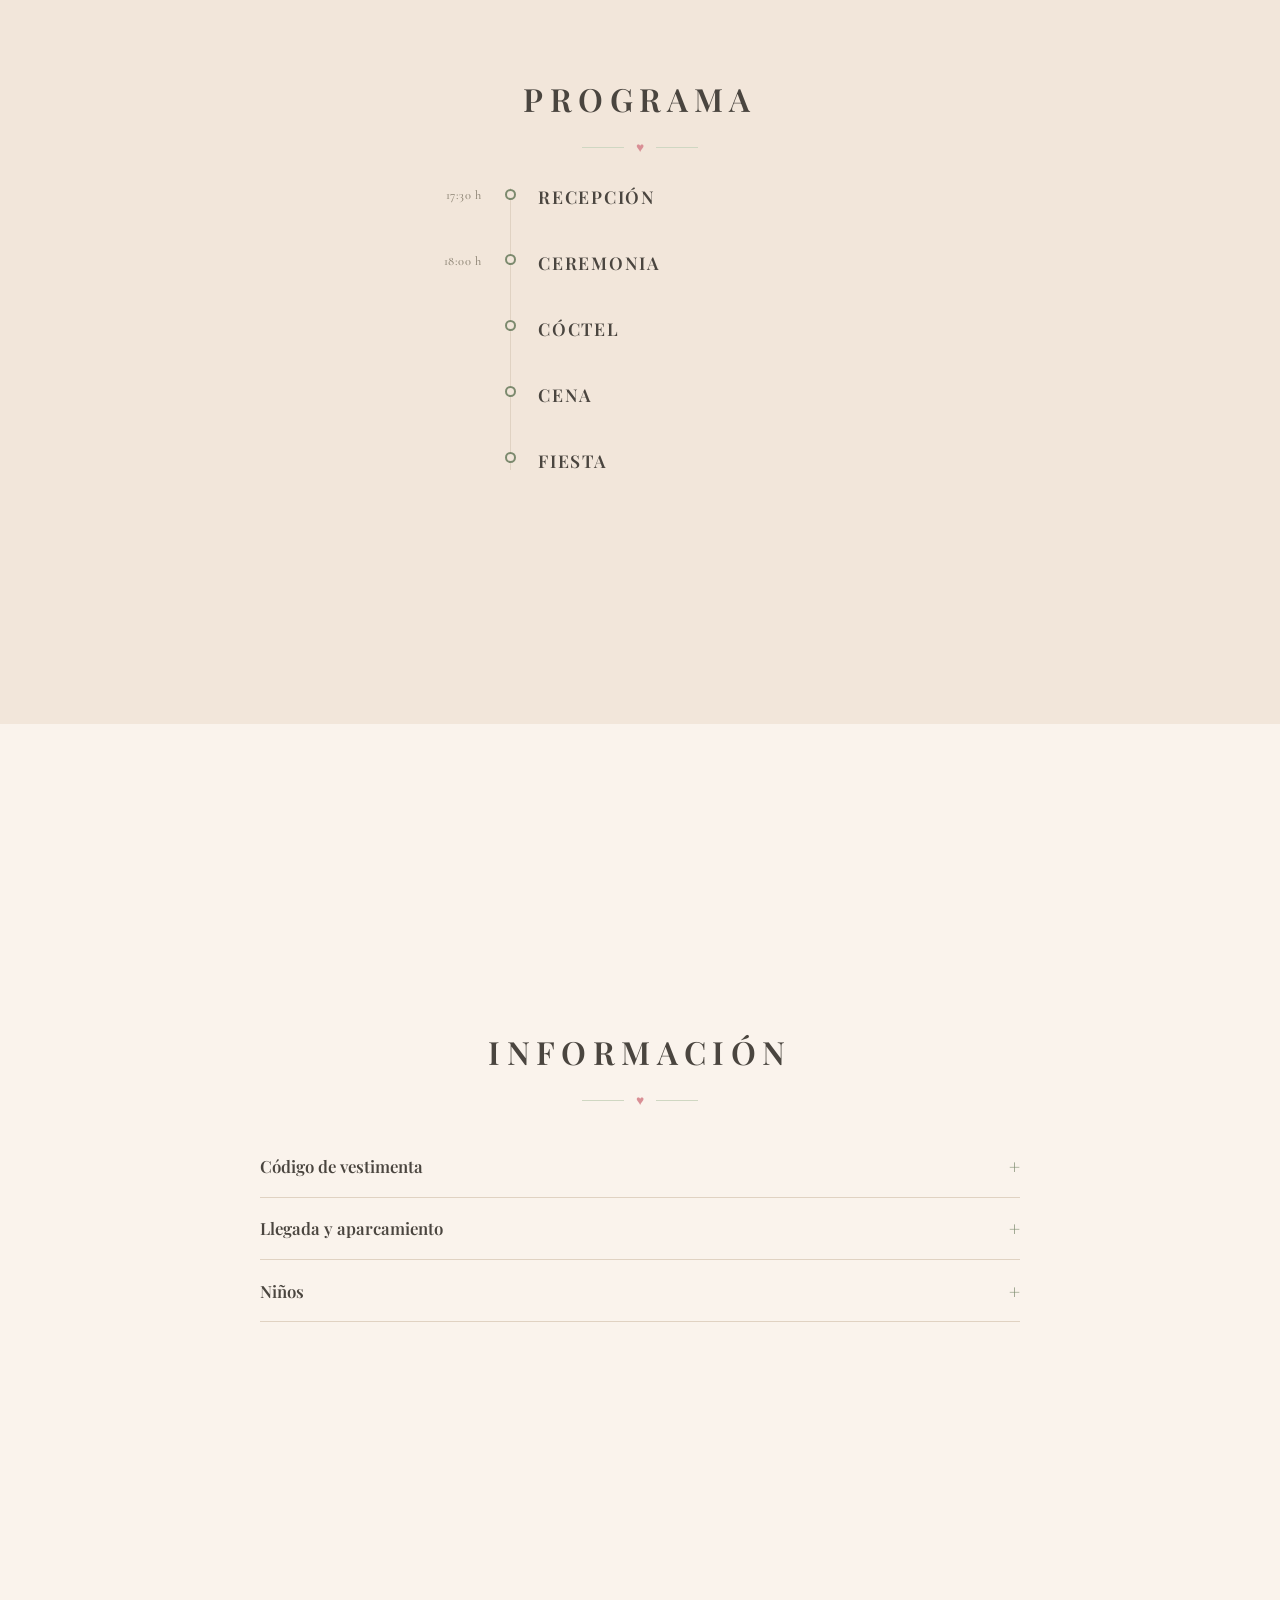
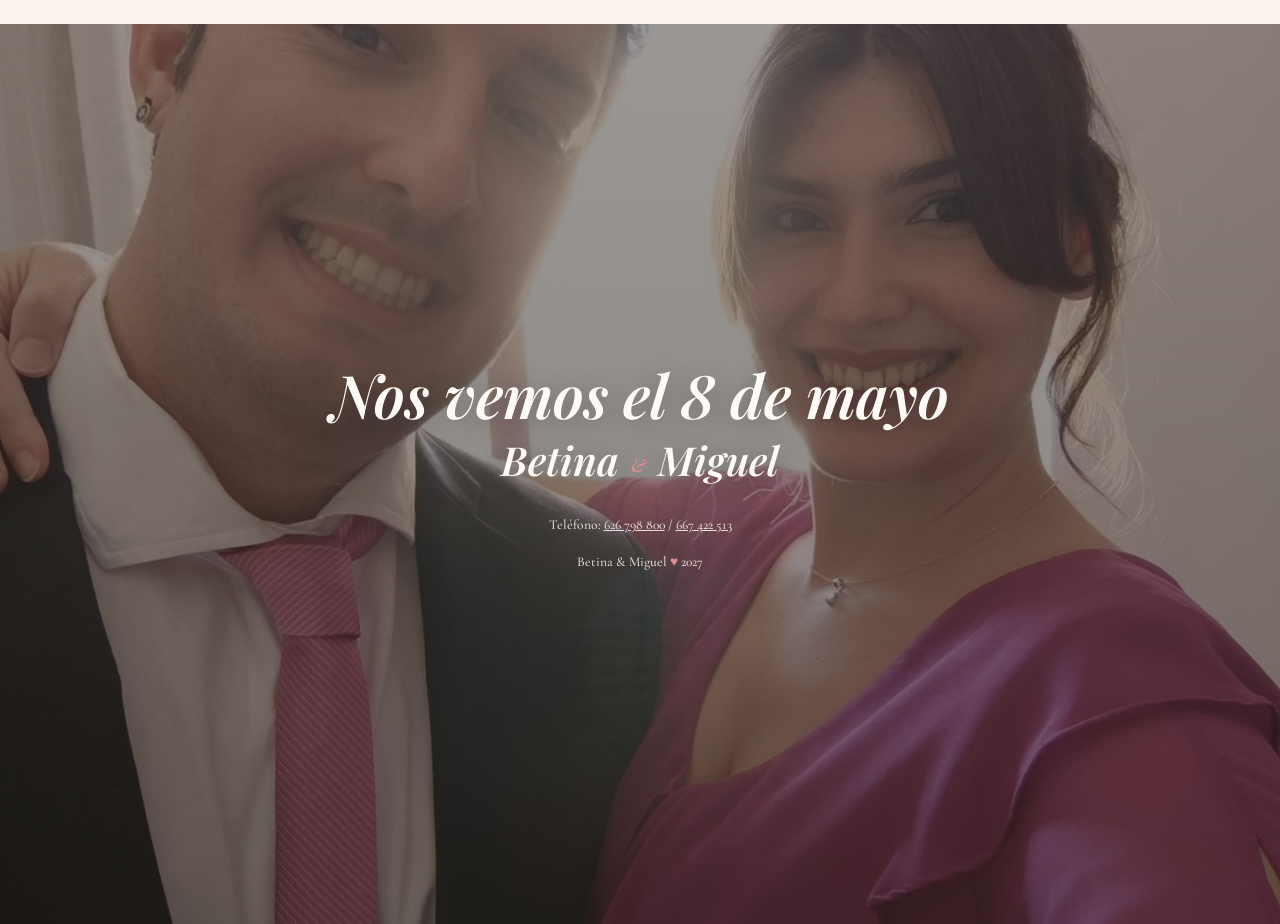
==== commit 69bb825b: "update: our history section" ====
--- a/index.html
+++ b/index.html
@@ -68,19 +68,28 @@
     </section>
 
     <section class="section intro-section snap-section" id="intro">
-      <div class="section-inner--wide intro-layout reveal">
-        <div class="intro-photos">
-          <img class="intro-photo intro-photo--main" src="assets/img/intro-photo-main.jpg" alt="Betina y Miguel en un mirador junto a un arco de flores" loading="lazy">
-          <div class="intro-photos-secondary">
-            <img class="intro-photo" src="assets/img/intro-photo-2.jpg" alt="Betina y Miguel de excursión en el campo" loading="lazy">
-            <img class="intro-photo" src="assets/img/intro-photo-3.jpg" alt="Betina y Miguel junto a un río en el bosque" loading="lazy">
+      <div class="section-inner--wide reveal">
+        <h2 data-i18n="intro.eyebrow">Nuestra historia</h2>
+        <div class="flourish"><span class="flourish-heart">♥</span></div>
+        <div class="intro-carousel-wrap">
+          <button type="button" class="intro-nav-btn intro-nav-prev" aria-label="Previous">‹</button>
+          <div class="intro-carousel" id="introCarousel">
+            <div class="intro-slide">
+              <img class="intro-slide-photo" src="assets/img/intro-photo-main.jpg" alt="Betina y Miguel en un mirador junto a un arco de flores" loading="lazy">
+              <p class="body intro-slide-text" data-i18n="intro.steps.0">Hace más de tres años, nuestros caminos se cruzaron inesperadamente.</p>
+            </div>
+            <div class="intro-slide">
+              <img class="intro-slide-photo" src="assets/img/intro-photo-2.jpg" alt="Betina y Miguel de excursión en el campo" loading="lazy">
+              <p class="body intro-slide-text" data-i18n="intro.steps.1">Hemos compartido tantos momentos, historias, viajes e inquietudes.</p>
+            </div>
+            <div class="intro-slide">
+              <img class="intro-slide-photo" src="assets/img/intro-photo-3.jpg" alt="Betina y Miguel junto a un río en el bosque" loading="lazy">
+              <p class="body intro-slide-text" data-i18n="intro.steps.2">Ahora, ha llegado el momento de darnos el «sí quiero».</p>
+            </div>
           </div>
+          <button type="button" class="intro-nav-btn intro-nav-next" aria-label="Next">›</button>
         </div>
-        <div class="intro-copy">
-          <h2 data-i18n="intro.eyebrow">Nuestra historia</h2>
-          <div class="flourish flourish--left"><span class="flourish-heart">♥</span></div>
-          <p class="body intro-text" data-i18n="intro.text">Después de tantos momentos compartidos, ha llegado el día de celebrarlo junto a las personas que más queremos.</p>
-        </div>
+        <div class="intro-dots" id="introDots"></div>
       </div>
     </section>
 
--- a/assets/css/styles.css
+++ b/assets/css/styles.css
@@ -354,6 +354,10 @@
   .dot-nav {
     display: none;
   }
+
+  .intro-nav-btn {
+    display: none;
+  }
 }
 
 /* Hero — full-bleed photo, metadata/title composed on top */
@@ -552,9 +556,35 @@
   margin-bottom: 0;
 }
 
-/* Intro — photo collage on the left, story text on the right */
-
-.intro-layout {
+/* Intro — "our history" horizontal-scrolling carousel: photo left, story text right per slide */
+
+.intro-carousel-wrap {
+  position: relative;
+  display: flex;
+  align-items: center;
+  gap: 0.75rem;
+  margin-top: var(--space-lg);
+}
+
+.intro-carousel {
+  flex: 1 1 auto;
+  min-width: 0;
+  display: flex;
+  overflow-x: auto;
+  scroll-snap-type: x mandatory;
+  scroll-behavior: smooth;
+  gap: var(--space-lg);
+  -webkit-overflow-scrolling: touch;
+  scrollbar-width: none;
+}
+
+.intro-carousel::-webkit-scrollbar {
+  display: none;
+}
+
+.intro-slide {
+  flex: 0 0 100%;
+  scroll-snap-align: start;
   display: grid;
   grid-template-columns: 1fr 1fr;
   gap: var(--space-lg);
@@ -562,37 +592,57 @@
   text-align: left;
 }
 
-.intro-copy .flourish {
-  margin-left: 0;
-}
-
-.intro-photos {
-  display: grid;
-  grid-template-columns: 1.2fr 1fr;
-  gap: 0.75rem;
-}
-
-.intro-photos-secondary {
-  display: grid;
-  grid-template-rows: 1fr 1fr;
-  gap: 0.75rem;
-}
-
-.intro-photo {
+.intro-slide-photo {
   display: block;
   width: 100%;
-  height: 100%;
+  aspect-ratio: 3 / 4;
   object-fit: cover;
   border-radius: 4px;
   border: 1px solid var(--color-border);
 }
 
-.intro-photo--main {
-  aspect-ratio: 3 / 4;
-}
-
-.intro-photos-secondary .intro-photo {
-  aspect-ratio: 1 / 1;
+.intro-nav-btn {
+  flex-shrink: 0;
+  width: 2.25rem;
+  height: 2.25rem;
+  border-radius: 50%;
+  border: 1px solid var(--color-border);
+  background: var(--color-surface);
+  color: var(--color-accent);
+  font-size: 1.3rem;
+  line-height: 1;
+  cursor: pointer;
+  display: flex;
+  align-items: center;
+  justify-content: center;
+}
+
+.intro-nav-btn:hover,
+.intro-nav-btn:focus-visible {
+  border-color: var(--color-accent);
+}
+
+.intro-dots {
+  display: flex;
+  justify-content: center;
+  gap: 0.6rem;
+  margin-top: 1rem;
+}
+
+.intro-dots button {
+  width: 8px;
+  height: 8px;
+  border-radius: 50%;
+  border: none;
+  background: var(--color-accent-soft);
+  padding: 0;
+  cursor: pointer;
+  transition: background 0.25s ease, transform 0.25s ease;
+}
+
+.intro-dots button.active {
+  background: var(--color-blush);
+  transform: scale(1.3);
 }
 
 /* Wedding — asymmetric text/photo layout */
@@ -1132,25 +1182,12 @@
 /* Responsive tweaks */
 
 @media (max-width: 900px) {
-  .intro-layout {
+  .intro-slide {
     grid-template-columns: 1fr;
     text-align: center;
   }
 
-  .intro-copy .flourish {
-    justify-content: center;
-  }
-
-  .intro-photos {
-    grid-template-columns: 1fr;
-  }
-
-  .intro-photos-secondary {
-    grid-template-columns: 1fr 1fr;
-    grid-template-rows: none;
-  }
-
-  .intro-photo--main {
+  .intro-slide-photo {
     aspect-ratio: 16 / 10;
   }
 
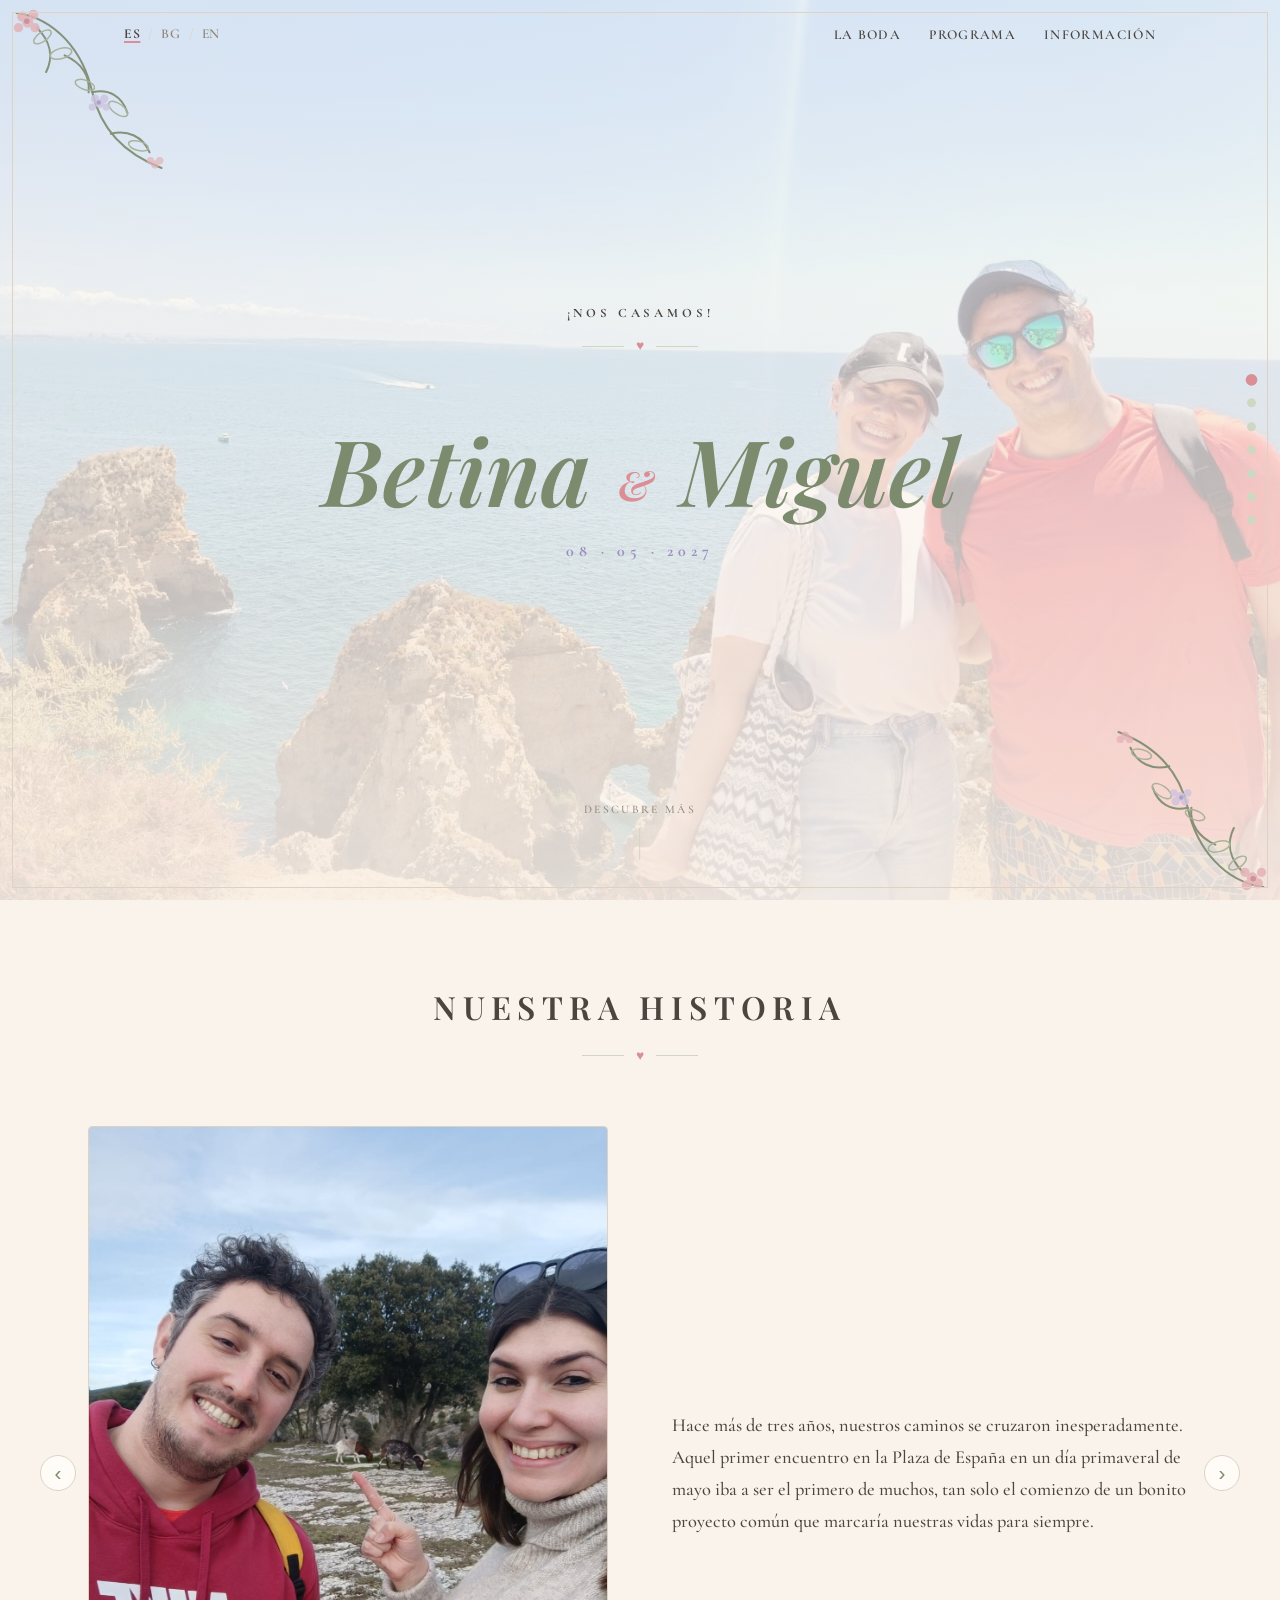
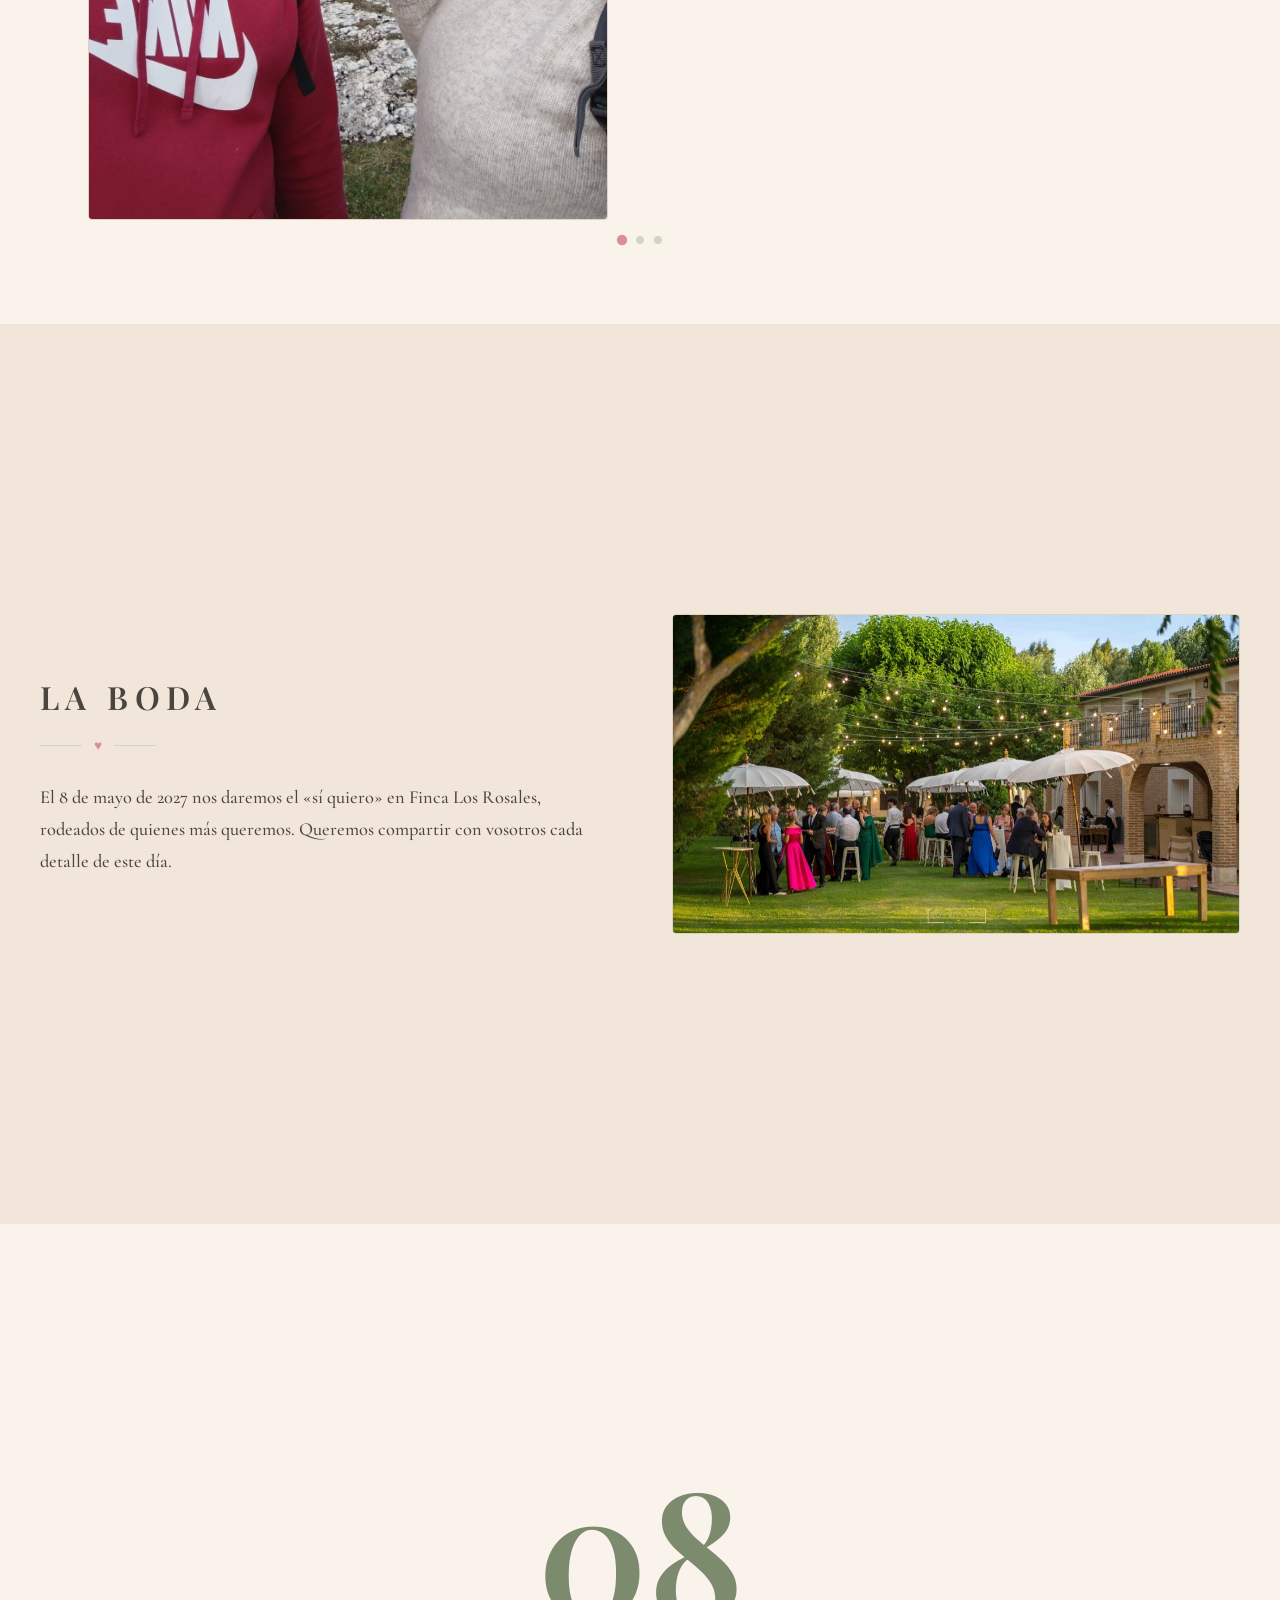
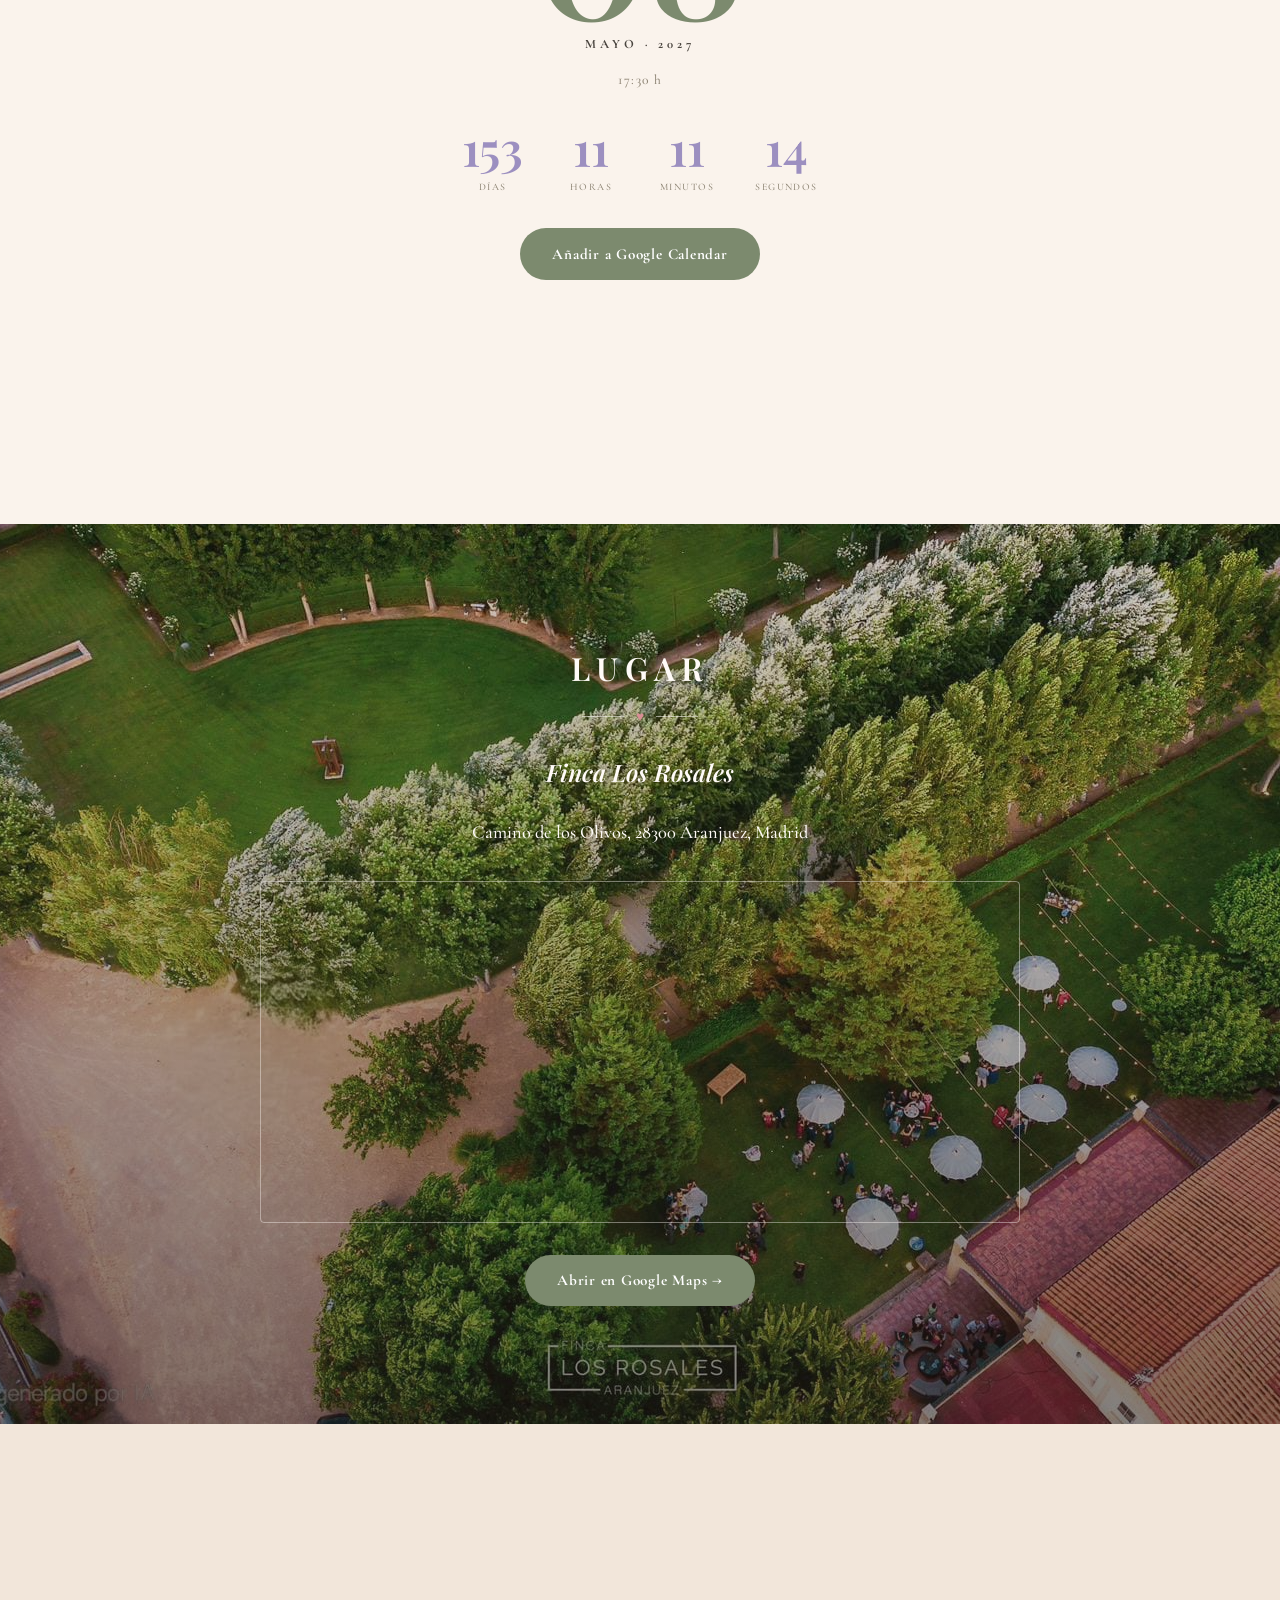
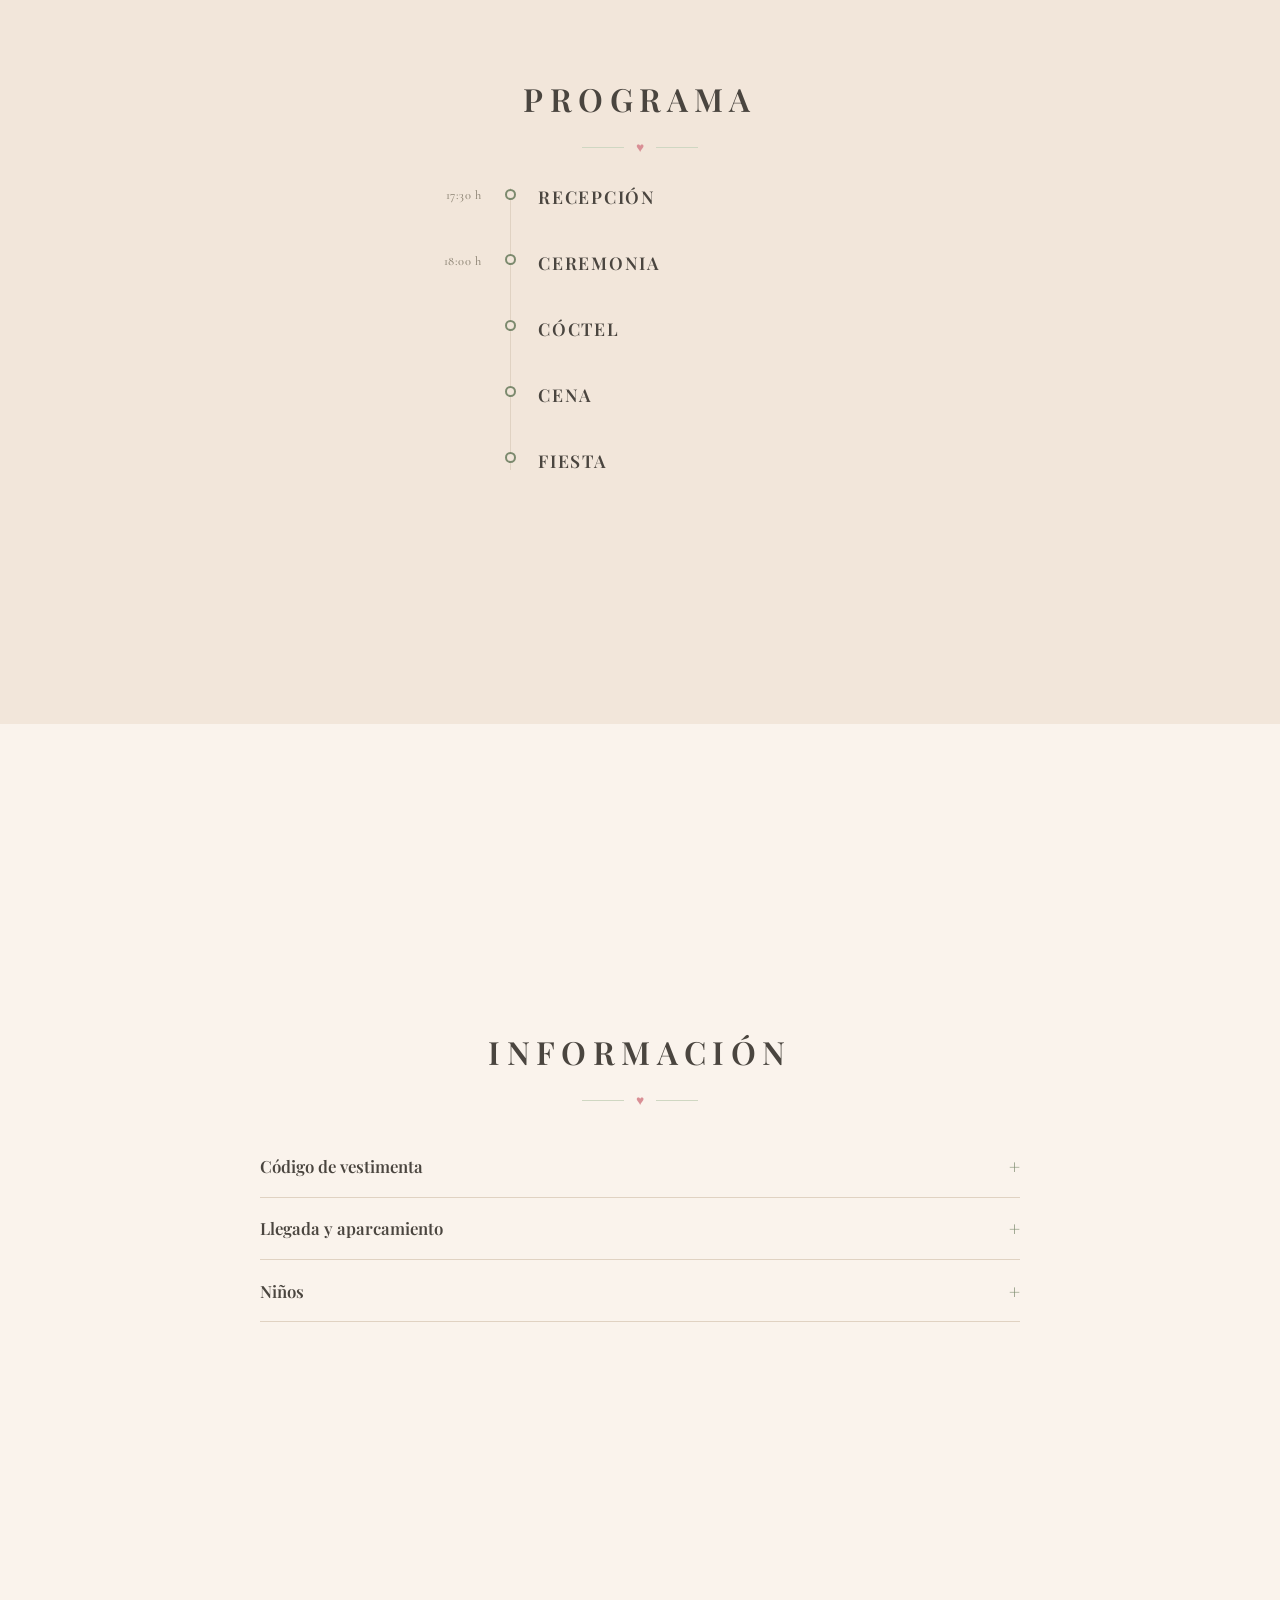
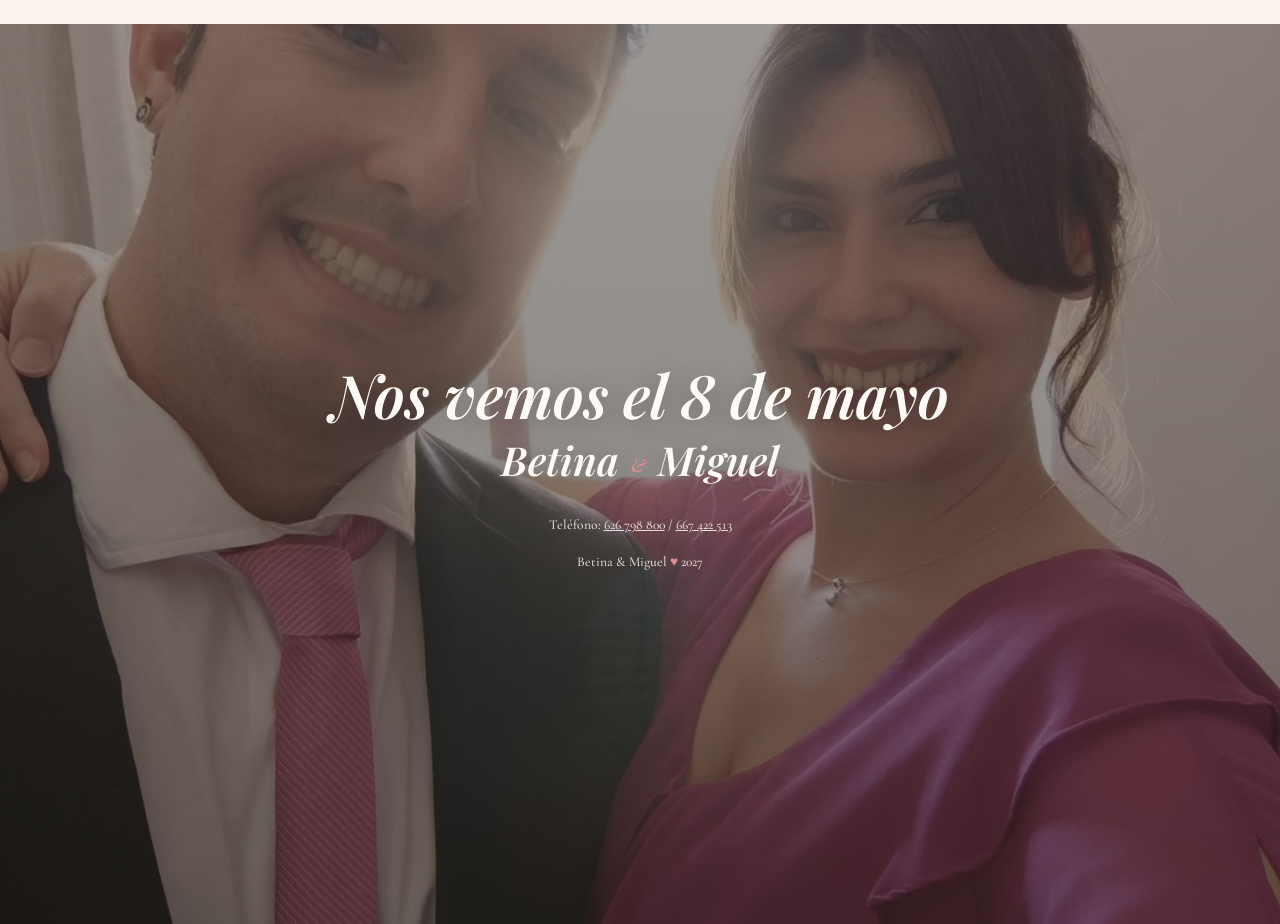
==== commit 31158f0a: "update: our history section 2.0" ====
--- a/index.html
+++ b/index.html
@@ -75,15 +75,21 @@
           <button type="button" class="intro-nav-btn intro-nav-prev" aria-label="Previous">‹</button>
           <div class="intro-carousel" id="introCarousel">
             <div class="intro-slide">
-              <img class="intro-slide-photo" src="assets/img/intro-photo-main.jpg" alt="Betina y Miguel en un mirador junto a un arco de flores" loading="lazy">
+              <img class="intro-slide-photo" src="assets/img/intro-photo-2.jpg" alt="Betina y Miguel de excursión en el campo" loading="lazy">
               <p class="body intro-slide-text" data-i18n="intro.steps.0">Hace más de tres años, nuestros caminos se cruzaron inesperadamente.</p>
             </div>
             <div class="intro-slide">
-              <img class="intro-slide-photo" src="assets/img/intro-photo-2.jpg" alt="Betina y Miguel de excursión en el campo" loading="lazy">
+              <div class="intro-mosaic">
+                <img class="intro-mosaic-main" src="assets/img/intro-photo-main.jpg" alt="Betina y Miguel en un mirador junto a un arco de flores" loading="lazy">
+                <div class="intro-mosaic-secondary">
+                  <img src="assets/img/intro-photo-3.jpg" alt="Betina y Miguel junto a un río en el bosque" loading="lazy">
+                  <img src="assets/img/rsvp-bg-photo.jpg" alt="Betina y Miguel juntos" loading="lazy">
+                </div>
+              </div>
               <p class="body intro-slide-text" data-i18n="intro.steps.1">Hemos compartido tantos momentos, historias, viajes e inquietudes.</p>
             </div>
             <div class="intro-slide">
-              <img class="intro-slide-photo" src="assets/img/intro-photo-3.jpg" alt="Betina y Miguel junto a un río en el bosque" loading="lazy">
+              <img class="intro-slide-photo intro-slide-photo--top" src="assets/img/Londres.jpg" alt="Betina y Miguel en Londres" loading="lazy">
               <p class="body intro-slide-text" data-i18n="intro.steps.2">Ahora, ha llegado el momento de darnos el «sí quiero».</p>
             </div>
           </div>
--- a/assets/css/styles.css
+++ b/assets/css/styles.css
@@ -601,6 +601,39 @@
   border: 1px solid var(--color-border);
 }
 
+.intro-slide-photo--top {
+  object-position: center top;
+}
+
+.intro-mosaic {
+  display: grid;
+  grid-template-columns: 1.2fr 1fr;
+  gap: 0.75rem;
+}
+
+.intro-mosaic-secondary {
+  display: grid;
+  grid-template-rows: 1fr 1fr;
+  gap: 0.75rem;
+}
+
+.intro-mosaic img {
+  display: block;
+  width: 100%;
+  height: 100%;
+  object-fit: cover;
+  border-radius: 4px;
+  border: 1px solid var(--color-border);
+}
+
+.intro-mosaic-main {
+  aspect-ratio: 3 / 4;
+}
+
+.intro-mosaic-secondary img {
+  aspect-ratio: 1 / 1;
+}
+
 .intro-nav-btn {
   flex-shrink: 0;
   width: 2.25rem;
@@ -1187,8 +1220,13 @@
     text-align: center;
   }
 
-  .intro-slide-photo {
-    aspect-ratio: 16 / 10;
+  .intro-mosaic {
+    grid-template-columns: 1fr;
+  }
+
+  .intro-mosaic-secondary {
+    grid-template-columns: 1fr 1fr;
+    grid-template-rows: none;
   }
 
   .wedding-layout {
